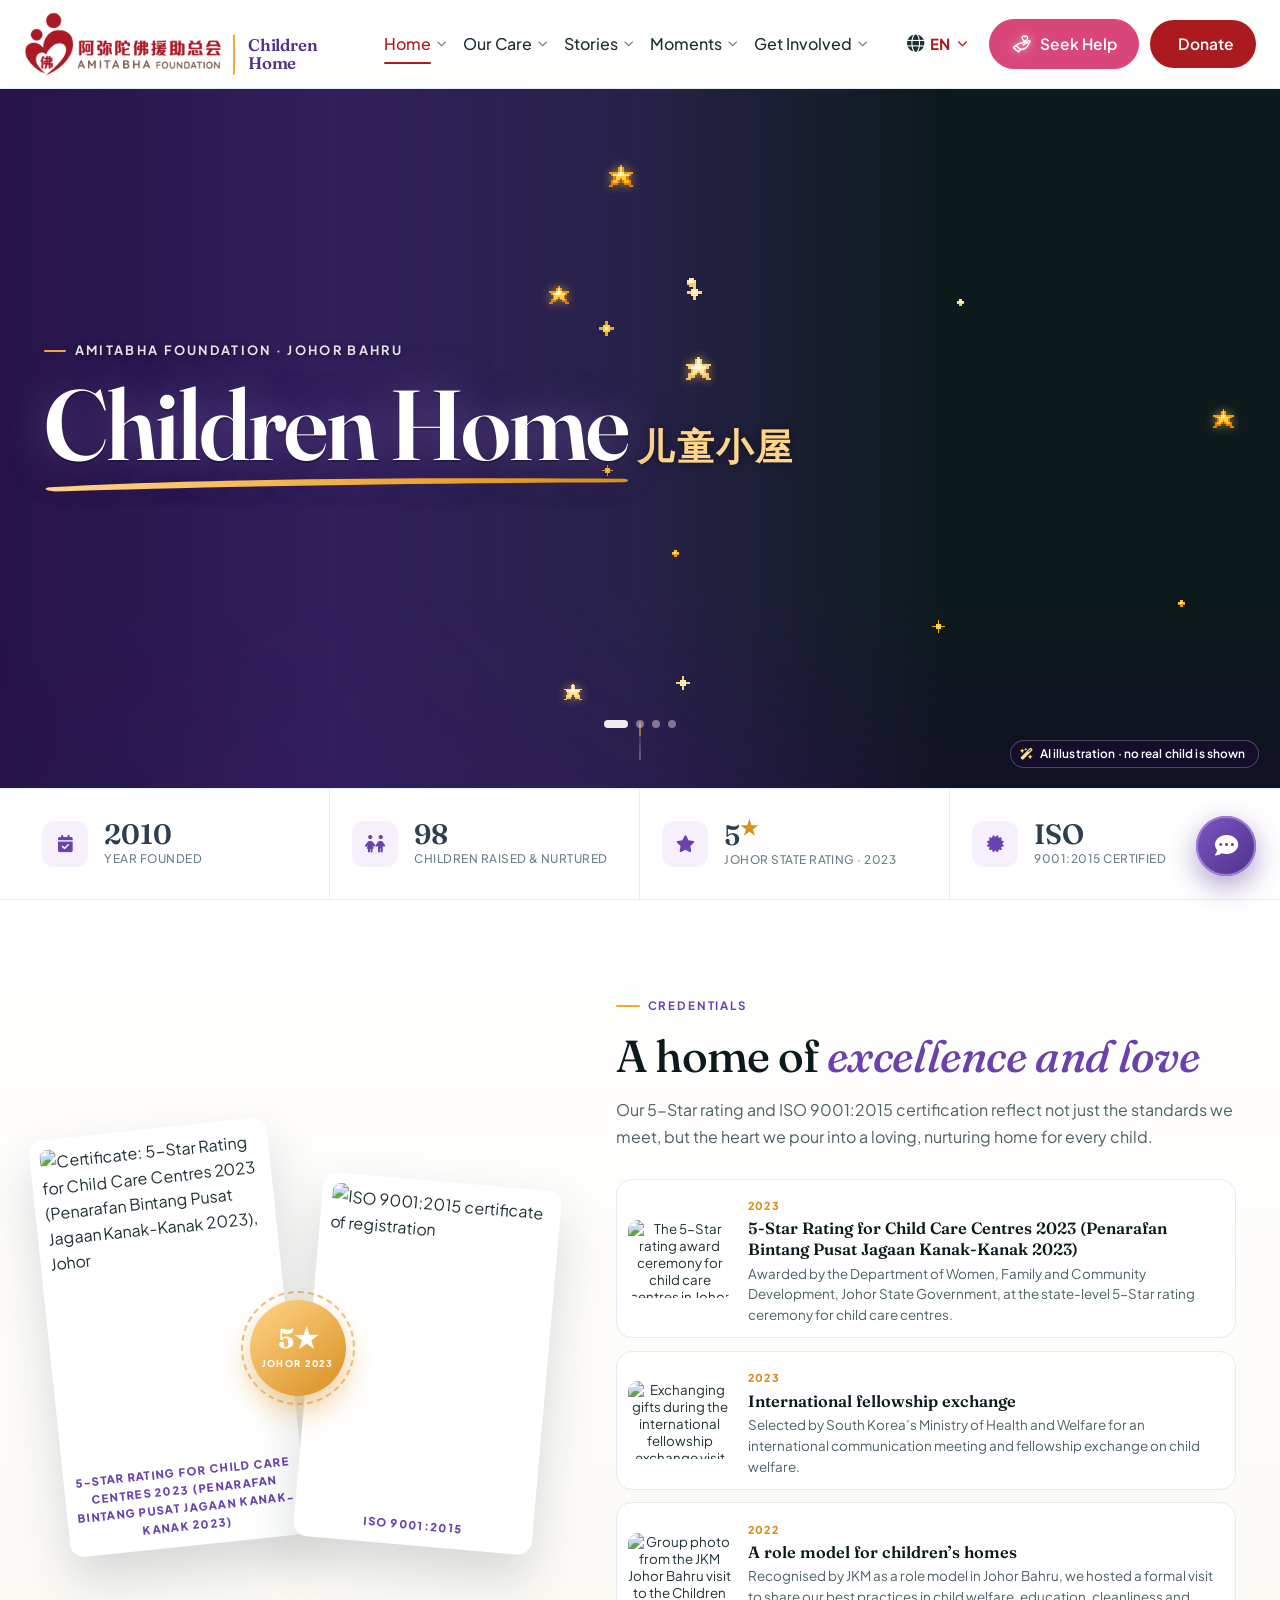
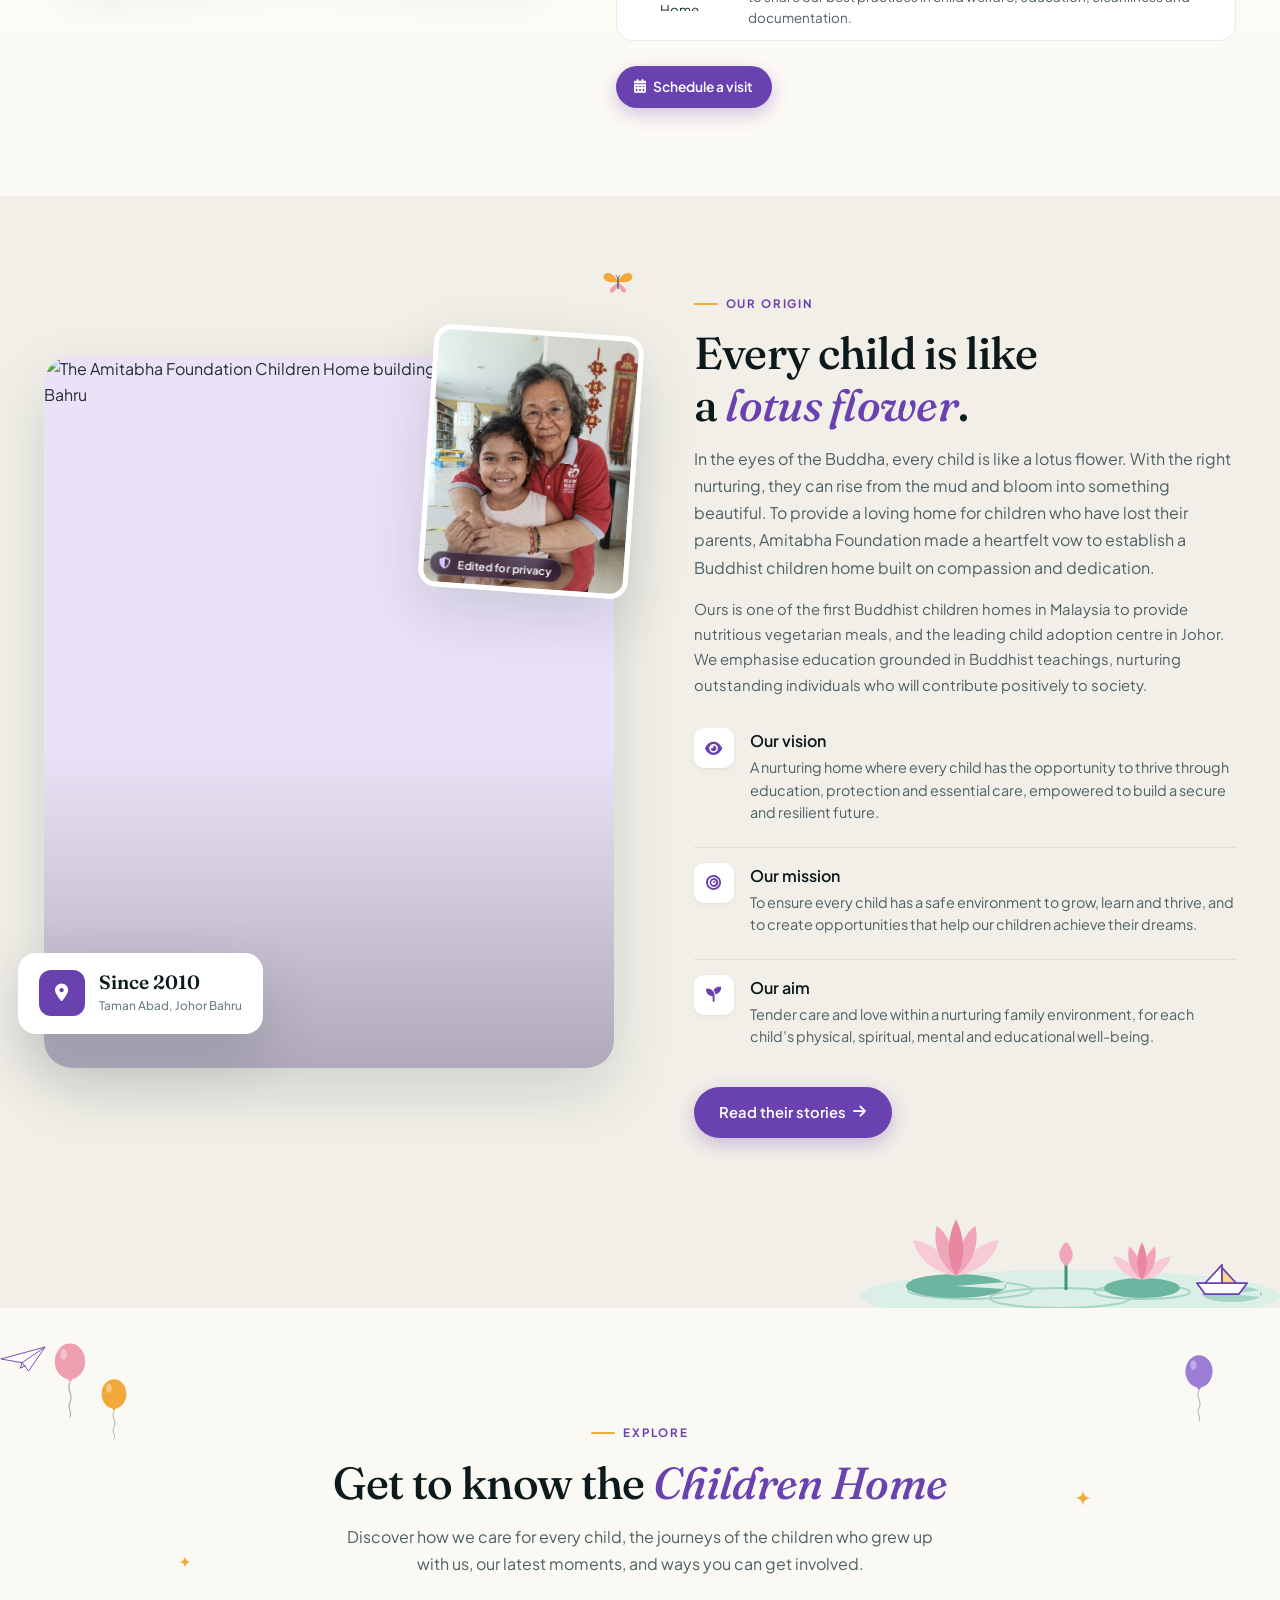
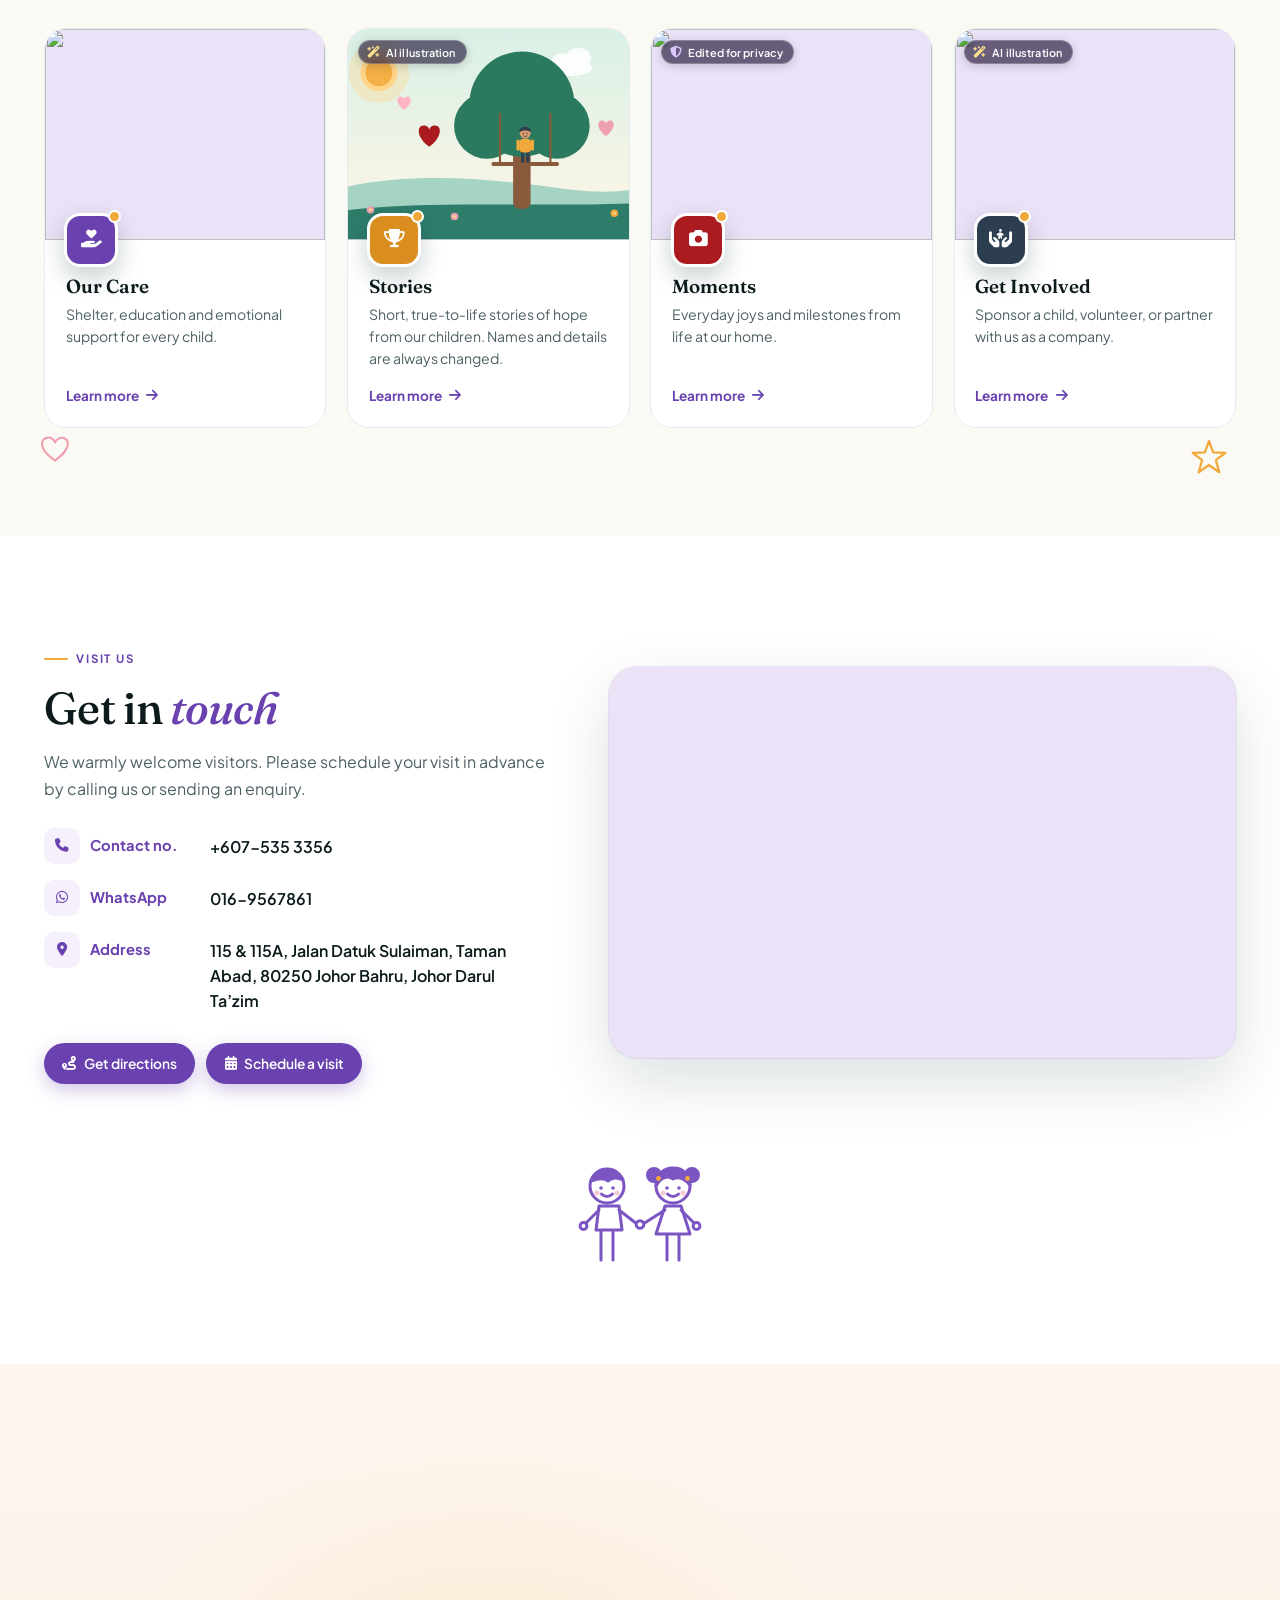
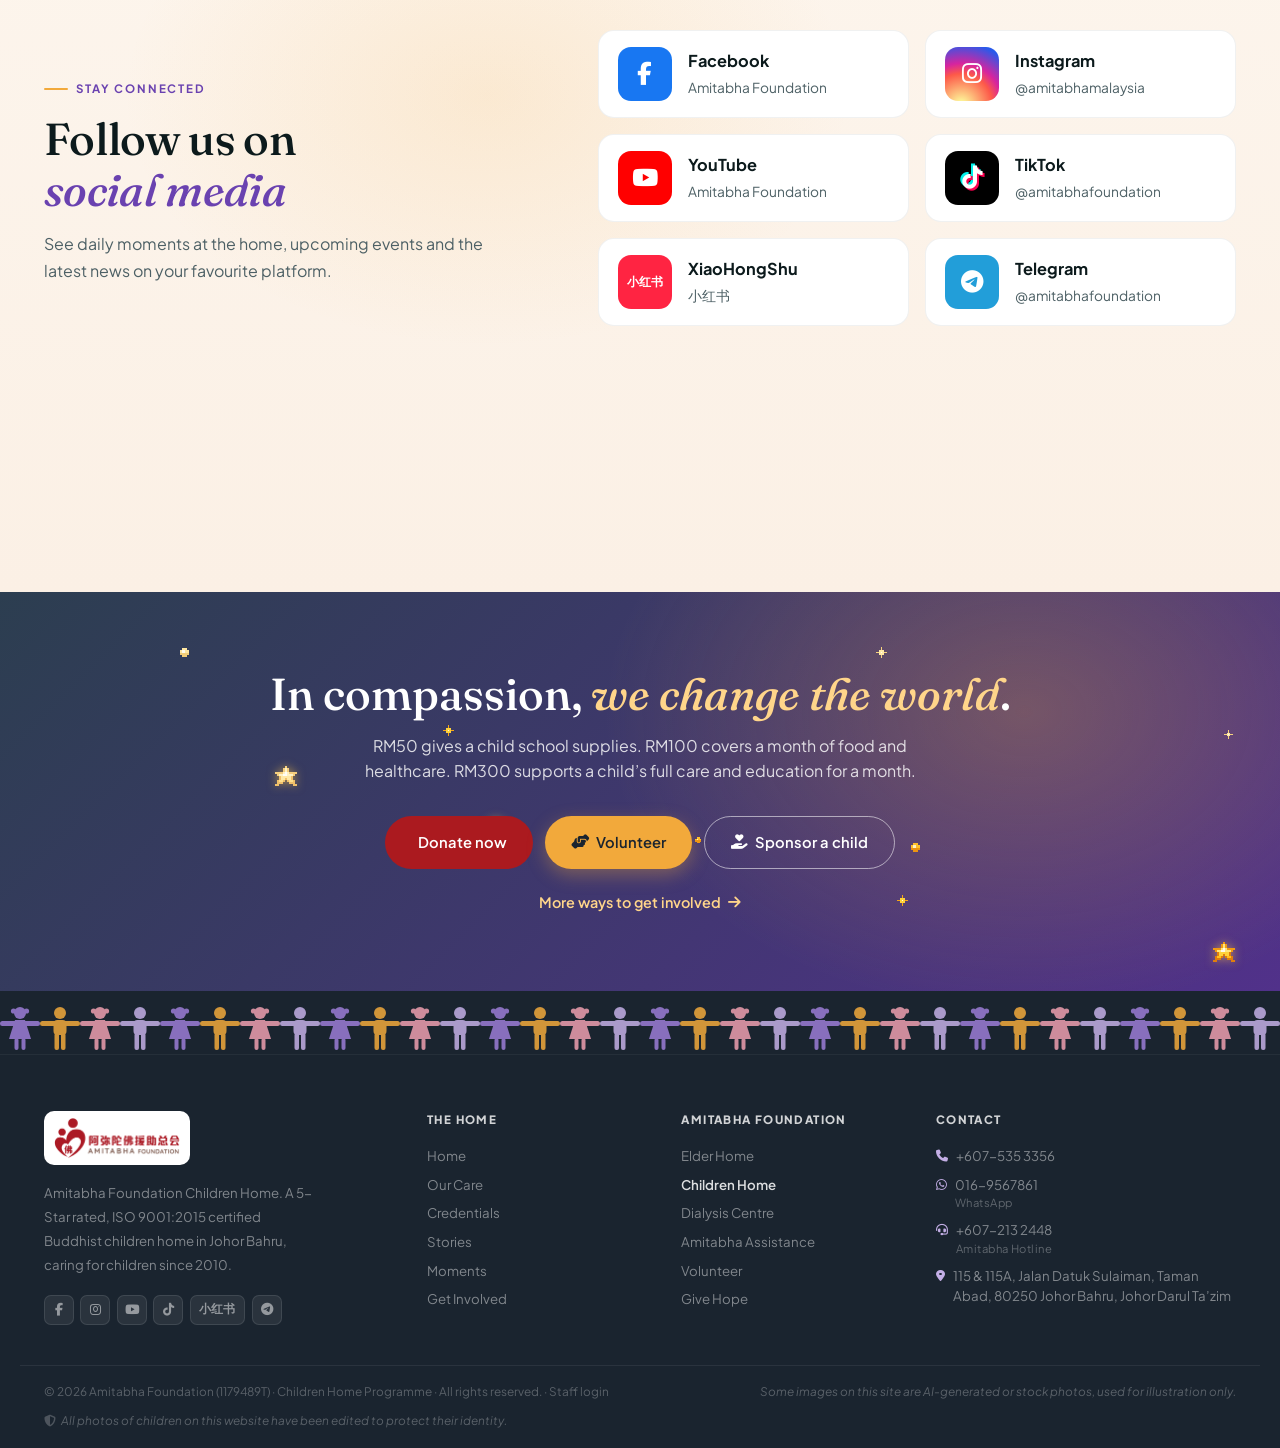
==== index.html @ 5157185e "Fix explore card images not loading and mobile nav page link navigation - Remove loading=lazy from e" ====
<!DOCTYPE html>
<html lang="en">
<head>
<meta charset="UTF-8">
<meta name="viewport" content="width=device-width,initial-scale=1.0">
<title>Amitabha Foundation Children Home: A safe place to grow</title>
<meta name="description" content="Amitabha Foundation Children Home in Johor Bahru: a 5-Star rated, ISO 9001:2015 certified home giving orphaned and underprivileged children love, education and a brighter future since 2010.">
<meta name="robots" content="index, follow">
<meta property="og:type" content="website">
<meta property="og:site_name" content="Amitabha Foundation Children Home">
<meta property="og:title" content="Amitabha Foundation Children Home: A safe place to grow">
<meta property="og:description" content="A 5-Star rated, ISO 9001:2015 certified children home in Johor Bahru, caring for children since 2010.">
<meta property="og:locale" content="en_MY">
<meta name="twitter:card" content="summary_large_image">
<link rel="icon" type="image/png" href="assets/af-mark.png">
<link rel="preconnect" href="https://fonts.googleapis.com">
<link rel="preconnect" href="https://fonts.gstatic.com" crossorigin>
<link rel="preload" as="image" href="assets/img/hero-friends.jpg" fetchpriority="high">
<!-- Body font matches Elder Home (Plus Jakarta Sans); display font is Children Home's own (Fraunces) -->
<link href="https://fonts.googleapis.com/css2?family=Plus+Jakarta+Sans:wght@400;500;600;700;800&family=Fraunces:ital,opsz,wght@0,9..144,400;0,9..144,500;0,9..144,600;1,9..144,400;1,9..144,500&display=swap" rel="stylesheet">
<link href="https://cdnjs.cloudflare.com/ajax/libs/font-awesome/6.5.0/css/all.min.css" rel="stylesheet">
<script>document.documentElement.classList.add('js')</script>
<style>
*,*::before,*::after{margin:0;padding:0;box-sizing:border-box}
:root{
  /* ── Amitabha Foundation master-brand tokens (shared with Elder Home) ── */
  --navy-900:#1a242f;
  --navy-800:#2c3e50;
  --brand-red:#ab1a1f;
  --brand-red-nav:#ab1b25;
  --ink-900:#0c1a1c;
  --ink-700:#1f3034;
  --ink-500:#4d6065;
  --ink-400:#6e8087;
  --ink-300:#9aa9ae;
  --line:#e3ecee;
  --surface:#ffffff;
  --r-sm:10px;--r:14px;--r-lg:22px;--r-xl:28px;
  --shadow-sm:0 1px 2px rgba(10,40,45,.04),0 2px 8px rgba(10,40,45,.04);
  --shadow:0 4px 16px rgba(10,40,45,.06),0 18px 48px rgba(10,40,45,.06);
  --shadow-lg:0 24px 64px rgba(10,40,45,.14);
  --t:.32s cubic-bezier(.4,.0,.2,1);
  --max:1240px;
  --header-h:88px;
  --sans:"Plus Jakarta Sans",system-ui,sans-serif;

  /* ── Children Home programme tokens ── */
  --display:"Fraunces",Georgia,serif;
  --leaf-800:#51318a;
  --leaf-700:#6a42b0;
  --leaf-600:#7b55c2;
  --leaf-500:#9c7dd6;
  --leaf-400:#c4afe6;
  --leaf-100:#ebe2f7;
  /* Theme colour: PURPLE. The --leaf-* names are left from the old green theme: --leaf-700 is the main purple, --leaf-50/100 are light tints, --leaf-800 is the dark shade. */
  --leaf-50:#f5f0fb;
  --sun:#f2a93b;
  --sun-d:#d98e1f;
  --sun-l:#ffd58a;
  --bg:#fbf9f3;
  --cream:#fff6e6;
  --stone:#f1efe8;
}
html{scroll-behavior:smooth;overflow-x:hidden;overflow-x:clip;max-width:100%}
body{font-family:var(--sans);color:var(--ink-700);background:var(--bg);line-height:1.6;-webkit-font-smoothing:antialiased;overflow-x:hidden;overflow-x:clip}
img{display:block;max-width:100%}
a{color:inherit;text-decoration:none}
ul,ol{list-style:none}
button{font-family:inherit;cursor:pointer;border:none;background:none;color:inherit}
section{position:relative}
section[id],#donate{scroll-margin-top:var(--header-h)}

/* Header — always pinned */
header{position:sticky;top:0;z-index:100;background:rgba(255,255,255,.93);backdrop-filter:blur(10px);-webkit-backdrop-filter:blur(10px);border-bottom:1px solid var(--line);transition:box-shadow var(--t),background var(--t)}
header.scrolled{background:rgba(255,255,255,.97);box-shadow:0 2px 18px rgba(10,40,45,.06)}
.hdr{max-width:var(--max);margin:auto;padding:0 1.5rem;height:var(--header-h);display:flex;align-items:center;justify-content:space-between;gap:1.2rem}
.brand{display:flex;align-items:center;gap:.7rem}
.brand img{height:66px;width:auto;max-width:none;display:block;object-fit:contain}
/* "Children Home" name beside the logo, so the header always says which home this is */
.brand,.nav,.hdr-r{flex-shrink:0}
.brand-tag{font-family:var(--display);font-weight:600;font-size:1.35rem;line-height:1.05;letter-spacing:-.01em;color:var(--leaf-800);padding:.15rem 0 .15rem .8rem;border-left:2px solid var(--sun);white-space:nowrap}
#hdr.bt-compact .brand-tag{font-size:1.05rem;white-space:normal;max-width:5.4em}
#hdr.bt-hide .brand-tag{display:none}
.brand-logo{display:block;border-radius:8px;transition:opacity var(--t)}
.brand-logo:hover{opacity:.82}
.brand-tag:hover{color:var(--leaf-600)}
.nav{display:flex;gap:.1rem;align-items:center}
.nav a{font-size:1rem;font-weight:500;color:var(--ink-700);padding:.55rem .8rem;border-radius:8px;white-space:nowrap;transition:color .3s ease,background .3s ease}
.nav a:hover{color:var(--brand-red-nav)}
.nav a.on{color:var(--brand-red-nav)}
/* menu line: a full-width line under the word, drawn in from the left on hover and kept under the current page */
.nav a::after{content:"";position:absolute;left:var(--nav-pad,.6rem);right:var(--nav-pad,.6rem);bottom:.12rem;height:2px;border-radius:2px;background:var(--brand-red-nav);transform:scaleX(0);transform-origin:left center;transition:transform .35s cubic-bezier(.4,0,.2,1)}
.nav a:hover::after,.nav a.on::after{transform:scaleX(1)}
.hdr-r{display:flex;align-items:center;gap:.55rem}
.btn{display:inline-flex;align-items:center;gap:.45rem;font-family:inherit;font-weight:600;font-size:.86rem;padding:.62rem 1.15rem;border-radius:999px;transition:color .3s ease,background .3s ease,border-color .3s ease,box-shadow .3s ease,transform .3s ease;white-space:nowrap}
.btn-ghost{color:var(--navy-800);border:1px solid var(--line)}
.btn-ghost:hover{background:rgba(106,66,176,.08);border-color:var(--leaf-700);color:var(--leaf-700)}
.btn-primary{background:var(--leaf-700);color:#fff;box-shadow:0 6px 18px rgba(106,66,176,.3)}
.btn-primary:hover{background:var(--leaf-800)}
.btn-donate{background:var(--brand-red);color:#fff;animation:donateGlow 2.5s ease-in-out infinite}
.btn-donate:hover{background:#8f1419}
.btn-wa{background:#25d366;color:#fff;animation:waGlow 2.5s ease-in-out infinite}
.btn-wa:hover{background:#1ebe5a}
.btn-outline-white{color:#fff;border:1.5px solid rgba(255,255,255,.55)}
.btn-outline-white:hover{background:rgba(255,255,255,.1)}
.btn-lg{padding:.85rem 1.6rem;font-size:.92rem}
/* Volunteer button: gold (only WhatsApp buttons are green) */
.btn-volunteer{background:var(--sun);color:var(--navy-900);box-shadow:0 6px 18px rgba(242,169,59,.35)}
.btn-volunteer:hover{background:#e59a24;color:var(--navy-900)}
.btn:active{background:var(--brand-red);color:#fff;border-color:var(--brand-red);box-shadow:0 6px 18px rgba(171,26,31,.35)}
.donate-img{height:1.1em;width:auto;display:block;filter:brightness(0) invert(1) drop-shadow(0 0 4px rgba(255,255,255,.6))}
@keyframes donateGlow{0%,100%{box-shadow:0 4px 18px rgba(171,26,31,.5),0 0 0 0 rgba(171,26,31,0)}50%{box-shadow:0 6px 28px rgba(171,26,31,.85),0 0 24px rgba(171,26,31,.5),0 0 0 8px rgba(171,26,31,.13)}}
@keyframes waGlow{0%,100%{box-shadow:0 4px 18px rgba(37,211,102,.45),0 0 0 0 rgba(37,211,102,0)}50%{box-shadow:0 6px 28px rgba(37,211,102,.8),0 0 24px rgba(37,211,102,.45),0 0 0 8px rgba(37,211,102,.13)}}
.burger{display:none;flex-direction:column;gap:5px;padding:.7rem;min-width:44px;min-height:44px;justify-content:center;align-items:center}
.burger span{width:22px;height:2px;background:var(--navy-800);border-radius:2px;transition:all var(--t)}
.burger.open span:nth-child(1){transform:translateY(7px) rotate(45deg)}
.burger.open span:nth-child(2){opacity:0}
.burger.open span:nth-child(3){transform:translateY(-7px) rotate(-45deg)}
.mob-menu{display:none;flex-direction:column;background:#fff;border-top:1px solid var(--line);padding:.6rem 1.5rem 1.2rem}
.mob-menu.open{display:flex}
.mob-menu a{padding:.7rem .3rem;font-size:.95rem;color:var(--ink-700);border-bottom:1px solid var(--line);display:flex;align-items:center;gap:.5rem}

/* Hero — full-page slideshow (same dimensions/behaviour as Elder Home) */
.hero{position:relative;min-height:clamp(380px,60vh,760px);display:flex;align-items:center;overflow:hidden;isolation:isolate;background:#0d1a1c;color:#fff}
.hero-slideshow{position:absolute;inset:0;z-index:-5}
.hero-slide{position:absolute;inset:0;background-size:cover;background-position:center var(--fy,50%);opacity:0;transition:opacity 1.4s ease}
@media(max-width:900px){.hero-slide{background-position:var(--fx,50%) var(--fy,50%)}}
.hero-slide.active{opacity:1;animation:heroZoom 9s ease-out both}
@keyframes heroZoom{from{transform:scale(1.06)}to{transform:scale(1)}}
.hero-overlay{position:absolute;inset:0;z-index:-4;background:linear-gradient(90deg,rgba(40,20,78,.92) 0%,rgba(58,33,108,.8) 26%,rgba(72,44,128,.45) 50%,rgba(72,44,128,0) 74%),linear-gradient(0deg,rgba(24,12,48,.5) 0%,rgba(24,12,48,0) 28%)}
@media(max-width:900px){.hero-overlay{background:linear-gradient(90deg,rgba(40,20,78,.9) 0%,rgba(58,33,108,.74) 55%,rgba(72,44,128,.5) 100%),linear-gradient(0deg,rgba(24,12,48,.5) 0%,rgba(24,12,48,0) 32%)}}
.hero-arcs{position:absolute;right:-140px;bottom:-220px;width:620px;height:620px;z-index:-3;pointer-events:none;opacity:.5}
.hero-in{max-width:var(--max);margin:auto;width:100%;padding:clamp(1.8rem,6vw,4.5rem) clamp(.7rem,3.5vw,1.5rem) clamp(2.5rem,8vw,6rem);display:flex;flex-direction:column}
.hero-in>*{max-width:640px}
.hero-in>.hero-title{max-width:940px}
.hero-eyebrow{display:flex;align-items:center;gap:.55rem;font-family:var(--sans);font-size:.8rem;font-weight:700;line-height:1.4;letter-spacing:.18em;text-transform:uppercase;color:rgba(255,255,255,.88);margin-bottom:1rem;text-shadow:0 1px 6px rgba(0,0,0,.45);animation:rise .7s .15s backwards}
.hero-eyebrow::before{content:"";width:22px;height:2px;background:var(--sun);border-radius:2px;flex-shrink:0}
/* Hero headline = the name of the home: "Children Home" is the largest text on the page,
   the other-language name sits beside it, and "A safe place to grow…" becomes the tagline */
.hero-title{font-family:var(--display);font-weight:600;color:#fff;margin-bottom:1.1rem;line-height:1}
.hero-name{display:flex;flex-wrap:wrap;align-items:baseline;column-gap:.6rem;row-gap:.35rem;animation:rise .9s .25s backwards}
.hero-name-main{font-size:clamp(2.9rem,9vw,6.2rem);line-height:.98;letter-spacing:-.025em;text-wrap:balance;text-shadow:0 2px 0 rgba(0,0,0,.3),0 8px 30px rgba(0,0,0,.3)}
.hero-name-alt{font-family:var(--sans);font-size:clamp(1.3rem,3.4vw,2.3rem);font-weight:700;line-height:1.2;letter-spacing:.06em;color:var(--sun-l);text-shadow:0 1px 8px rgba(0,0,0,.45)}
/* "Children Home" stands out: gold brush underline that draws in, plus a soft glow */
.hero-name-main{position:relative;display:inline-block;padding-bottom:.2em;text-shadow:0 2px 0 rgba(0,0,0,.25),0 0 40px rgba(156,125,214,.55),0 10px 34px rgba(20,8,45,.55)}
.hero-name-main::after{content:"";position:absolute;left:-.02em;right:-.04em;bottom:0;height:.2em;background:linear-gradient(90deg,var(--sun-l),var(--sun) 55%,var(--sun-d));-webkit-mask:url("data:image/svg+xml,%3Csvg xmlns='http://www.w3.org/2000/svg' viewBox='0 0 300 24' preserveAspectRatio='none'%3E%3Cpath d='M4 17C70 8 170 5 296 7c2 0 3 3 0 4C190 12 92 16 7 22c-5 0-7-4-3-5z'/%3E%3C/svg%3E") center/100% 100% no-repeat;mask:url("data:image/svg+xml,%3Csvg xmlns='http://www.w3.org/2000/svg' viewBox='0 0 300 24' preserveAspectRatio='none'%3E%3Cpath d='M4 17C70 8 170 5 296 7c2 0 3 3 0 4C190 12 92 16 7 22c-5 0-7-4-3-5z'/%3E%3C/svg%3E") center/100% 100% no-repeat;transform-origin:left center;animation:heroLine .9s 1s cubic-bezier(.65,0,.25,1) backwards;filter:drop-shadow(0 2px 6px rgba(0,0,0,.35))}
@keyframes heroLine{from{transform:scaleX(0)}to{transform:scaleX(1)}}
@keyframes rise{from{opacity:0;transform:translateY(24px)}to{opacity:1;transform:none}}
.hero-dots{position:absolute;bottom:3.8rem;left:50%;transform:translateX(-50%);display:flex;gap:.5rem;align-items:center;z-index:10}
.hero-dot{width:8px;height:8px;border-radius:50%;background:rgba(255,255,255,.4);padding:0;transition:width .4s ease,background .4s ease}
.hero-dot.active{width:24px;border-radius:99px;background:rgba(255,255,255,.92)}
.scroll-cue{position:absolute;bottom:1.8rem;left:50%;transform:translateX(-50%)}
.scroll-cue .bar{width:1px;height:38px;background:linear-gradient(180deg,transparent,rgba(255,255,255,.6))}
.scroll-cue .bar::after{content:"";display:block;width:1px;height:14px;background:var(--sun);animation:slide 1.8s ease-in-out infinite}
@keyframes slide{0%{transform:translateY(-14px);opacity:0}40%{opacity:1}100%{transform:translateY(38px);opacity:0}}


/* Section helpers */
.sec{padding:clamp(3rem,7vw,6rem) 0;position:relative}
.wrap{max-width:var(--max);margin:auto;padding:0 clamp(.9rem,3.5vw,1.5rem)}
.eyebrow{display:inline-flex;align-items:center;gap:.5rem;font-size:.72rem;font-weight:700;letter-spacing:.16em;text-transform:uppercase;color:var(--leaf-700);margin-bottom:.9rem}
.eyebrow::before{content:"";width:24px;height:2px;background:var(--sun);border-radius:2px}
h2.section-h{font-family:var(--display);font-weight:500;font-size:clamp(1.7rem,4.2vw,2.8rem);line-height:1.15;letter-spacing:-.015em;color:var(--ink-900);margin-bottom:.9rem;text-wrap:balance}
h2.section-h em{font-style:italic;color:var(--leaf-700);font-weight:500}
.section-p{font-size:clamp(.92rem,2vw,1rem);color:var(--ink-500);line-height:1.7;max-width:620px}
.sh{margin-bottom:3.2rem}
.sh.c{text-align:center}.sh.c .eyebrow{justify-content:center}.sh.c .section-p{margin:auto}

/* Impact / figure bar */
.stats{background:#fff;border-top:1px solid var(--line);border-bottom:1px solid var(--line)}
.stats-in{max-width:var(--max);margin:auto;display:grid;grid-template-columns:repeat(4,1fr)}
.stat{padding:1.8rem 1.4rem;display:flex;align-items:center;gap:1rem;border-right:1px solid var(--line);transition:background var(--t)}
.stat:last-child{border-right:none}
.stat:hover{background:linear-gradient(175deg,#fff 0%,var(--leaf-50) 100%)}
.stat-ic{width:46px;height:46px;border-radius:12px;flex-shrink:0;background:var(--leaf-50);color:var(--leaf-700);display:flex;align-items:center;justify-content:center;font-size:1.05rem;transition:transform .35s ease}
.stat:hover .stat-ic{transform:scale(1.12) rotate(-5deg)}
.stat-n{font-family:var(--display);font-size:1.75rem;font-weight:600;color:var(--navy-800);line-height:1.1}
.stat-n sup{font-size:.7em;color:var(--sun-d)}
.stat-l{font-size:.74rem;color:var(--ink-400);font-weight:500;letter-spacing:.04em;text-transform:uppercase}

/* Credentials */
.cred-band{background:linear-gradient(180deg,#fff 0%,var(--bg) 100%);padding:clamp(3rem,7vw,5.5rem) 0;overflow:hidden}
.cred-grid{display:grid;grid-template-columns:.9fr 1.1fr;gap:clamp(2rem,5vw,4.5rem);align-items:center}
.cred-certs{position:relative;height:440px}
.cert{position:absolute;width:47%;margin:0;background:#fff;padding:10px 10px 0;border-radius:14px;box-shadow:0 24px 50px rgba(10,40,45,.16);cursor:zoom-in;overflow:hidden;transition:transform .55s cubic-bezier(.2,.8,.3,1.2),box-shadow .5s ease}
.cert img{width:100%;height:auto;aspect-ratio:440/637;object-fit:cover;border-radius:8px}
.cert figcaption{font-size:.7rem;font-weight:800;letter-spacing:.12em;text-transform:uppercase;color:var(--leaf-700);text-align:center;padding:.6rem 0 .7rem}
.cert::before{content:"";position:absolute;inset:0;z-index:2;pointer-events:none;background:linear-gradient(110deg,transparent 35%,rgba(255,255,255,.6) 50%,transparent 65%);transform:translateX(-130%);transition:transform 1s ease}
.cert:hover::before{transform:translateX(130%)}
.cert.c1{left:1%;top:0;transform:rotate(-6deg);animation:certFloat 7s ease-in-out infinite}
.cert.c2{right:1%;top:12%;transform:rotate(5deg);animation:certFloat 7s ease-in-out -3.5s infinite}
.cert:hover{transform:rotate(0) scale(1.04);z-index:3;box-shadow:0 34px 70px rgba(10,40,45,.24)}
@keyframes certFloat{0%,100%{translate:0 0}50%{translate:0 -10px}}
.cert-seal{position:absolute;left:50%;top:50%;translate:-50% -50%;width:96px;height:96px;border-radius:50%;background:linear-gradient(140deg,var(--sun-l),var(--sun-d));color:#fff;display:flex;flex-direction:column;align-items:center;justify-content:center;box-shadow:0 14px 30px rgba(217,142,31,.45);z-index:4;text-align:center}
.cert-seal::before{content:"";position:absolute;inset:-9px;border-radius:50%;border:2px dashed rgba(217,142,31,.55);animation:spin 18s linear infinite}
.cert-seal strong{font-family:var(--display);font-size:1.7rem;line-height:1}
.cert-seal span{font-size:.58rem;font-weight:800;letter-spacing:.14em;text-transform:uppercase;margin-top:.2rem}
@keyframes spin{to{transform:rotate(360deg)}}
.milestones{display:flex;flex-direction:column;gap:.8rem;margin:1.8rem 0 1.6rem}
.ms{display:grid;grid-template-columns:104px 1fr;gap:1rem;align-items:center;background:#fff;border:1px solid var(--line);border-radius:16px;padding:.7rem;transition:transform var(--t),box-shadow var(--t),border-color var(--t)}
.ms:hover{transform:translateX(6px);box-shadow:var(--shadow-sm);border-color:var(--leaf-100)}
.ms-thumb{width:104px;height:78px;border-radius:10px;overflow:hidden;padding:0;cursor:zoom-in}
.ms-thumb img{width:100%;height:100%;object-fit:cover;transition:transform .6s ease}
.ms:hover .ms-thumb img{transform:scale(1.08)}
.ms-date{font-size:.68rem;font-weight:800;letter-spacing:.12em;text-transform:uppercase;color:var(--sun-d)}
.ms strong{display:block;font-family:var(--display);font-weight:600;color:var(--ink-900);font-size:1.02rem;line-height:1.3;margin:.1rem 0 .2rem}
.ms p{font-size:.84rem;color:var(--ink-500);line-height:1.55}

/* About */
.sec-about{background:var(--stone)}
.about-grid{display:grid;grid-template-columns:1.05fr 1fr;gap:5rem;align-items:center}
.about-media{position:relative}
.about-img{position:relative;border-radius:var(--r-xl);overflow:hidden;aspect-ratio:4/5;box-shadow:var(--shadow-lg);background:var(--leaf-100)}
.about-img img{width:100%;height:100%;object-fit:cover}
.about-img::after{content:"";position:absolute;inset:0;background:linear-gradient(180deg,rgba(0,0,0,0) 55%,rgba(0,0,0,.25) 100%)}
.about-mini{position:absolute;right:-22px;top:-26px;width:38%;max-width:210px;aspect-ratio:4/5;border-radius:18px;overflow:hidden;border:5px solid #fff;box-shadow:var(--shadow-lg);rotate:4deg;z-index:2;animation:bob 6s ease-in-out infinite}
.about-mini img{width:100%;height:100%;object-fit:cover}
@keyframes bob{0%,100%{translate:0 0}50%{translate:0 -10px}}
.about-card{position:absolute;left:-26px;bottom:34px;background:#fff;border-radius:18px;padding:1.1rem 1.3rem;box-shadow:0 24px 60px rgba(10,40,45,.16);min-width:230px;display:flex;align-items:center;gap:.9rem;z-index:2}
.about-card .ic{width:46px;height:46px;border-radius:12px;background:var(--leaf-700);color:#fff;display:flex;align-items:center;justify-content:center;font-size:1.1rem}
.about-card .n{font-family:var(--display);font-size:1.2rem;font-weight:600;color:var(--ink-900);line-height:1.2}
.about-card .l{font-size:.74rem;color:var(--ink-400);font-weight:500;margin-top:.18rem}
.about-p2{font-size:.93rem;color:var(--ink-500);line-height:1.7;margin-top:1rem;max-width:620px}
.values{display:flex;flex-direction:column;gap:.6rem;margin-top:1.6rem}
.v-row{display:flex;align-items:flex-start;gap:1rem;padding:.9rem 0;border-top:1px solid rgba(0,0,0,.07)}
.v-row:first-child{border-top:none;padding-top:.3rem}
.v-ic{width:40px;height:40px;border-radius:10px;flex-shrink:0;background:#fff;color:var(--leaf-700);display:flex;align-items:center;justify-content:center;font-size:.95rem;box-shadow:var(--shadow-sm)}
.v-row strong{display:block;color:var(--ink-900);font-weight:600;margin-bottom:.15rem}
.v-row p{font-size:.9rem;color:var(--ink-500);line-height:1.55}

/* Mini FAQ (accordion) */
.mfaq-card{background:#fff;border:1px solid var(--line);border-radius:var(--r-lg);overflow:hidden;transition:border-color var(--t),box-shadow var(--t)}
.mfaq-card:hover{border-color:var(--leaf-400);box-shadow:var(--shadow-sm)}
.mfaq-card.open{border-color:var(--leaf-500);box-shadow:0 2px 16px rgba(106,66,176,.1)}
.mfaq-a{max-height:0;overflow:hidden;transition:max-height .35s ease}

/* CTA band */
.cta-band{background:radial-gradient(700px 500px at 80% 30%,rgba(242,169,59,.28),transparent 60%),linear-gradient(135deg,var(--navy-800),var(--leaf-800));color:#fff;padding:clamp(3rem,6vw,5rem) 0;text-align:center;position:relative;overflow:hidden;isolation:isolate}
.cta-band .wrap{position:relative;z-index:1}
.cta-band h2{font-family:var(--display);font-weight:500;font-size:clamp(1.9rem,3.8vw,2.8rem);line-height:1.15;margin-bottom:.8rem;text-wrap:balance}
.cta-band h2 em{color:var(--sun-l);font-style:italic}
.cta-band p{color:rgba(255,255,255,.82);font-size:1rem;max-width:600px;margin:0 auto 2rem}
.cta-btns{display:flex;gap:.8rem;justify-content:center;flex-wrap:wrap}

/* Footer — same colour & structure as Elder Home */
footer{background:var(--navy-900);color:rgba(255,255,255,.5)}
.foot-top{max-width:var(--max);margin:auto;padding:clamp(2rem,5vw,3.5rem) clamp(.9rem,3.5vw,1.5rem) 2.5rem;display:grid;grid-template-columns:1.6fr 1fr 1fr 1.4fr;gap:2.5rem}
.foot-brand img{height:54px;width:auto;margin-bottom:1rem;background:#fff;border-radius:10px;padding:6px 10px}
.foot-brand p{font-size:.83rem;line-height:1.8;color:rgba(255,255,255,.45);max-width:270px;margin-bottom:1.1rem}
.foot-soc{display:flex;gap:.4rem}
.foot-soc a{width:30px;height:30px;border-radius:7px;background:rgba(255,255,255,.07);border:1px solid rgba(255,255,255,.1);color:rgba(255,255,255,.5);display:inline-flex;align-items:center;justify-content:center;font-size:.8rem;transition:all var(--t)}
.foot-soc a:hover{background:var(--leaf-700);color:#fff;border-color:var(--leaf-700);transform:translateY(-2px)}
.foot-soc a.soc-text{width:auto;padding:0 .55rem;font-size:.72rem;font-weight:700}
.foot-col h4{font-size:.72rem;font-weight:800;letter-spacing:.12em;text-transform:uppercase;color:rgba(255,255,255,.8);margin-bottom:1rem}
.foot-col a,.foot-col .fci{display:flex;align-items:flex-start;gap:.5rem;font-size:.83rem;color:rgba(255,255,255,.45);margin-bottom:.55rem;transition:color var(--t);line-height:1.5}
.foot-col a:hover{color:rgba(255,255,255,.85)}
.foot-col i{color:var(--leaf-400);font-size:.75rem;margin-top:.25rem;flex-shrink:0}
.foot-col a.here{color:rgba(255,255,255,.85);font-weight:600}
.foot-col h4 a{display:inline;font-size:inherit;color:inherit;margin:0}
.fci small{display:block;font-size:.7rem;color:rgba(255,255,255,.3);letter-spacing:.04em}
.foot-bot{max-width:var(--max);margin:auto;padding:1.1rem clamp(.9rem,3.5vw,1.5rem);border-top:1px solid rgba(255,255,255,.07);display:flex;align-items:center;justify-content:space-between;flex-wrap:wrap;gap:.6rem}
.foot-bot p{font-size:.74rem;color:rgba(255,255,255,.28)}
/* Staff login: deliberately faint, at the very bottom; brightens on hover or keyboard focus */
.foot-bot .staff-login{color:inherit;text-decoration:none;transition:color var(--t)}
.foot-bot .staff-login:hover,.foot-bot .staff-login:focus-visible{color:rgba(255,255,255,.75);text-decoration:underline}
.foot-bot .disclaimer{font-style:italic;max-width:520px}

/* Floating CTA — same style & position as Elder Home */
.float-bar{position:fixed;bottom:1.6rem;left:50%;transform:translateX(-50%);z-index:999;display:flex;gap:.65rem;align-items:center;filter:drop-shadow(0 8px 20px rgba(0,0,0,.16));transition:opacity .3s ease,visibility .3s}
/* at the very bottom the floating buttons step aside, so they don't cover the footer's last line (copyright and Staff login) */
.float-bar.away{opacity:0;visibility:hidden;pointer-events:none}
.float-wa,.float-donate,.float-vol{display:inline-flex;align-items:center;gap:.5rem;padding:.78rem 1.55rem;border-radius:999px;font-weight:700;font-size:.92rem;white-space:nowrap;transition:all var(--t);color:#fff}
.float-wa{background:#25d366;box-shadow:0 6px 24px rgba(37,211,102,.42)}
.float-wa:hover{background:#1ebe5a;transform:translateY(-3px)}
.float-vol{background:var(--sun);color:var(--navy-900);box-shadow:0 6px 24px rgba(242,169,59,.45)}
.float-vol:hover{background:#e59a24;transform:translateY(-3px)}
.float-donate{position:relative;background:linear-gradient(135deg,#c52525,var(--brand-red));box-shadow:0 6px 28px rgba(171,26,31,.6);animation:donatePulse 2.8s ease-in-out infinite}
.float-donate:hover{background:#8f1419;transform:translateY(-3px);animation-play-state:paused}
@keyframes donatePulse{0%,100%{box-shadow:0 6px 28px rgba(171,26,31,.6),0 0 0 0 rgba(171,26,31,0)}50%{box-shadow:0 8px 36px rgba(171,26,31,.8),0 0 0 10px rgba(171,26,31,.12)}}
.donate-tip{position:absolute;bottom:calc(100% + 12px);left:50%;transform:translateX(-50%) translateY(6px);background:rgba(8,8,12,.84);backdrop-filter:blur(14px);color:rgba(255,255,255,.92);font-size:.7rem;font-weight:400;font-style:italic;padding:.44rem .95rem;border-radius:10px;white-space:nowrap;pointer-events:none;opacity:0;transition:opacity .24s ease,transform .24s ease}
.float-donate:hover .donate-tip{opacity:1;transform:translateX(-50%) translateY(0)}

/* Lightbox */
.lb{position:fixed;inset:0;z-index:10000;display:flex;align-items:center;justify-content:center;padding:clamp(1rem,4vw,3rem);background:rgba(8,12,16,0);pointer-events:none;transition:background .35s ease}
.lb.on{background:rgba(8,12,16,.88);pointer-events:auto}
.lb figure{margin:0;max-width:min(1100px,100%);display:flex;flex-direction:column;align-items:center;opacity:0;transform:scale(.94);transition:opacity .35s ease,transform .45s cubic-bezier(.2,.8,.3,1.1)}
.lb.on figure{opacity:1;transform:none}
.lb img{max-width:100%;max-height:calc(100vh - 9rem);border-radius:14px;box-shadow:0 30px 80px rgba(0,0,0,.5);object-fit:contain}
.lb figcaption{color:rgba(255,255,255,.88);font-size:.92rem;margin-top:.9rem;text-align:center;max-width:640px}
.lb-x{position:absolute;top:1rem;right:1rem;width:44px;height:44px;border-radius:50%;background:rgba(255,255,255,.14);color:#fff;font-size:1.1rem;display:flex;align-items:center;justify-content:center;opacity:0;transition:background var(--t),opacity var(--t)}
.lb-x:hover{background:var(--brand-red)}
.lb.on .lb-x{opacity:1}

/* animated scene: a day at the Children Home.
   Each piece of scenery keeps its own size (never stretched or cropped); a small script hides
   the least important pieces on narrower screens and shrinks the rest only on phones.
   The caregiver and children walk across the full width of the screen, left to right. */
#support{padding-bottom:0}

/* Page banner (inner pages) */
.mob-menu a.on{color:var(--brand-red-nav);font-weight:700}

/* Explore the Children Home (home page cards linking to the other pages) */
.explore-band{background:var(--bg);overflow:hidden}
.explore-band .wrap{position:relative;z-index:1}
.explore-grid{display:grid;grid-template-columns:repeat(4,1fr);gap:1.3rem}
.ex-card{position:relative;display:flex;flex-direction:column;background:#fff;border:1px solid var(--line);border-radius:var(--r-lg);overflow:hidden;transition:transform var(--t),box-shadow var(--t),border-color var(--t)}
.ex-card:hover{transform:translateY(-8px);box-shadow:var(--shadow);border-color:var(--leaf-100)}
.ex-img{position:relative;aspect-ratio:4/3;overflow:hidden;background:var(--leaf-100)}
.ex-img img{width:100%;height:100%;object-fit:cover;transition:transform 1.2s cubic-bezier(.2,.7,.3,1)}
.ex-card:hover .ex-img img{transform:scale(1.08)}
.ex-shine{position:absolute;inset:0;pointer-events:none;background:linear-gradient(110deg,transparent 30%,rgba(255,255,255,.55) 50%,transparent 70%);transform:translateX(-120%);transition:transform .9s ease}
.ex-card:hover .ex-shine{transform:translateX(120%)}
.ex-body{position:relative;padding:2.2rem 1.3rem 1.3rem;display:flex;flex-direction:column;gap:.35rem;flex:1}
.ex-ic{position:absolute;top:-27px;left:1.2rem;width:54px;height:54px;border-radius:16px;background:var(--c,var(--leaf-700));color:#fff;display:flex;align-items:center;justify-content:center;font-size:1.15rem;border:3px solid #fff;box-shadow:0 10px 24px rgba(10,40,45,.22);animation:exBob 3.6s ease-in-out calc(var(--i,0) * -.9s) infinite;transition:rotate .45s cubic-bezier(.2,.9,.3,1.4),scale .45s cubic-bezier(.2,.9,.3,1.4)}
.ex-ic::after{content:"";position:absolute;right:-6px;top:-6px;width:13px;height:13px;border-radius:50%;background:var(--sun);border:2px solid #fff;animation:exPing 2.4s ease-out calc(var(--i,0) * -.6s) infinite}
.ex-card:hover .ex-ic{rotate:-12deg;scale:1.1}
@keyframes exBob{0%,100%{translate:0 0}50%{translate:0 -7px}}
@keyframes exPing{0%{box-shadow:0 0 0 0 rgba(242,169,59,.6)}70%,100%{box-shadow:0 0 0 10px rgba(242,169,59,0)}}
.ex-body h3{font-family:var(--display);font-weight:600;font-size:1.18rem;color:var(--ink-900);line-height:1.25}
.ex-body p{font-size:.88rem;color:var(--ink-500);line-height:1.55;flex:1}
.ex-go{margin-top:.6rem;display:inline-flex;align-items:center;gap:.45rem;font-size:.85rem;font-weight:700;color:var(--leaf-700);transition:gap var(--t)}
.ex-go i{animation:exNudge 1.6s ease-in-out infinite}
.ex-card:hover .ex-go{gap:.75rem}
@keyframes exNudge{0%,100%{translate:0 0}50%{translate:4px 0}}
/* cards pop up one after another, slightly tilted, when the section scrolls into view */
.js .ex-card.aos{transform:translateY(46px) scale(.92) rotate(-3deg);transition-property:opacity,transform;transition-duration:.7s,.95s;transition-timing-function:ease,cubic-bezier(.2,.9,.3,1.25);transition-delay:calc(var(--i,0) * .13s)}
.js .ex-card.aos:nth-child(even){transform:translateY(46px) scale(.92) rotate(3deg)}
.js .ex-card.aos.in{opacity:1;transform:none}
/* tablet: 2 per row; phone: compact rows with the photo on the left */
@media(max-width:1024px){.explore-grid{grid-template-columns:1fr 1fr}}
@media(max-width:560px){.explore-grid{grid-template-columns:1fr;gap:1rem}.ex-card{flex-direction:row}.ex-img{width:38%;aspect-ratio:auto;flex-shrink:0}.ex-body{padding:1rem 1rem 1rem 2.3rem;gap:.25rem}.ex-ic{top:50%;left:-23px;margin-top:-23px;width:46px;height:46px;font-size:1rem}.ex-body h3{font-size:1.05rem}.ex-body p{font-size:.84rem}.ex-go{margin-top:.3rem}}

/* ═══ Children Home drawings that move behind the content ═══
   Soap bubbles, balloons, a wau kite, paper planes, crayon doodles, a lotus pond,
   a chain of paper children holding hands, and confetti. */
.deco{position:absolute;inset:0;overflow:hidden;pointer-events:none;z-index:0}
.deco~.wrap{position:relative;z-index:1}
.deco>svg{position:absolute;left:var(--x,0);top:var(--y,auto);bottom:var(--b,auto);width:var(--s,32px);height:var(--s,32px);overflow:visible}
.hero-deco{z-index:-2}
.a-bob{animation:dBob var(--d,7s) ease-in-out var(--delay,0s) infinite alternate}
@keyframes dBob{from{transform:translateY(-9px) rotate(-3deg)}to{transform:translateY(9px) rotate(3deg)}}
.a-balloon{transform-origin:50% 100%;animation:dBalloon var(--d,6s) ease-in-out var(--delay,0s) infinite alternate}
@keyframes dBalloon{from{transform:translateY(-12px) rotate(-5deg)}to{transform:translateY(12px) rotate(5deg)}}
.a-wobble{animation:dWobble var(--d,6s) ease-in-out var(--delay,0s) infinite alternate}
@keyframes dWobble{from{transform:translateY(-7px) rotate(-12deg)}to{transform:translateY(7px) rotate(12deg)}}
.a-twinkle{animation:dTwinkle var(--d,3.2s) ease-in-out var(--delay,0s) infinite}
@keyframes dTwinkle{0%,100%{transform:scale(.35) rotate(0);opacity:.15}50%{transform:scale(1) rotate(45deg);opacity:.95}}
.a-glide{animation:dGlide var(--d,26s) linear var(--delay,0s) infinite}
@keyframes dGlide{0%{transform:translate(-12vw,40px) rotate(-6deg);opacity:0}8%{opacity:1}50%{transform:translate(50vw,-12px) rotate(5deg)}92%{opacity:1}100%{transform:translate(112vw,30px) rotate(-4deg);opacity:0}}
.a-rise{opacity:0;animation:dRise var(--d,18s) linear var(--delay,0s) infinite}
@keyframes dRise{0%{transform:translate(0,0) rotate(-8deg);opacity:0}10%{opacity:var(--o,.65)}50%{transform:translate(26px,calc(var(--h,720px) * -.5)) rotate(12deg)}85%{opacity:var(--o,.65)}100%{transform:translate(-16px,calc(var(--h,720px) * -1)) rotate(-10deg);opacity:0}}
.a-flutter use{transform-box:fill-box;transform-origin:center;animation:dFlap .28s ease-in-out infinite alternate}
@keyframes dFlap{to{transform:scaleX(.3)}}
/* lotus pond under "Every child is like a lotus flower" */
.sec-about{padding-bottom:calc(clamp(3rem,7vw,6rem) + 80px)}
.deco>.pond-svg{left:auto;right:0;top:auto;bottom:0;width:min(420px,80vw);height:auto}
.pond-bob{transform-box:fill-box;transform-origin:50% 100%;animation:pondBob 3.6s ease-in-out infinite alternate}
@keyframes pondBob{from{transform:rotate(-3deg)}to{transform:rotate(3deg) translateY(-2px)}}
.pond-ripple{transform-box:fill-box;transform-origin:center;animation:pondRipple 4.5s ease-out infinite}
@keyframes pondRipple{from{transform:scale(.5);opacity:.9}to{transform:scale(1.25);opacity:0}}
.pond-boat{transform-box:fill-box;transform-origin:50% 100%;animation:pondBoat 5s ease-in-out infinite alternate}
@keyframes pondBoat{from{transform:translateX(-10px) rotate(-4deg)}to{transform:translateX(10px) rotate(4deg)}}
/* paper children holding hands along the top of the footer, doing a little wave */
.dolls{position:relative;display:flex;justify-content:center;overflow:hidden;overflow-x:clip;overflow-y:visible;height:64px;padding-top:14px;opacity:.85;border-bottom:1px solid rgba(255,255,255,.06)}
.doll{flex:none;width:40px;height:46px;animation:dollWave 3s ease-in-out calc(var(--i,0) * .09s - 9s) infinite}
/* on computers with a mouse: the children keep waving, AND hop up as the mouse passes over them
   (the one under the mouse hops highest, its neighbours a little less) */
@media (hover:hover) and (pointer:fine){
  .doll{transform-origin:50% 100%;transform:translateY(calc(var(--lift,0) * -16px)) scale(calc(1 + var(--lift,0) * .15));filter:brightness(calc(1 + var(--lift,0) * .35));transition:transform .4s cubic-bezier(.2,.9,.3,1.5),filter .3s ease}
}
.doll-heart{position:absolute;top:2px;width:14px;height:14px;margin-left:-7px;pointer-events:none}
@keyframes dollWave{0%,30%,100%{translate:0 0}12%{translate:0 -7px}}
/* golden pixel stars, sparkles and dots: some drift slowly down from the top, others twinkle in place, all gently pulse */
.a-pxfall{opacity:0;animation:pxFall var(--d,16s) linear var(--delay,0s) infinite}
@keyframes pxFall{0%{transform:translate(0,0);opacity:0}10%{opacity:1}50%{transform:translate(-16px,calc(var(--h,700px) * .5))}88%{opacity:1}100%{transform:translate(10px,var(--h,700px));opacity:0}}
.a-pxtwinkle{animation:pxTwinkle var(--d,3s) ease-in-out var(--delay,0s) infinite}
@keyframes pxTwinkle{0%,100%{opacity:.35}50%{opacity:1}}
.a-pxfall use,.a-pxtwinkle use{transform-box:fill-box;transform-origin:center;animation:pxPulse var(--p,1.6s) ease-in-out infinite alternate}
@keyframes pxPulse{from{transform:scale(.7)}to{transform:scale(1.08)}}
.px-glow{filter:drop-shadow(0 0 5px rgba(255,196,60,.6))}
.deco-paused,.deco-paused *{animation-play-state:paused!important}
@media(max-width:900px){.hide-md{display:none!important}}
@media(max-width:640px){.hide-sm{display:none!important}}

/* ═══ Get Involved page ═══ */
#sponsor{background:var(--cream)}
#volunteer{background:var(--bg)}
#partner{background:var(--stone)}
/* "More ways to get involved" link in the donate banner */
.cta-more{display:inline-flex;align-items:center;gap:.45rem;margin-top:1.4rem;color:var(--sun-l);font-weight:600;font-size:.9rem;transition:gap var(--t)}
.cta-more:hover{gap:.75rem;text-decoration:underline}
/* the menu has one more item now: tighten it, and switch to the ☰ menu a little earlier */
@media(max-width:1440px){.nav a{padding:.55rem .65rem}}
@media(max-width:1180px){.nav{display:none}.burger{display:flex}.hdr-r .btn-ghost{display:none}}

/* ═══ Get in touch (bottom of the home page) ═══ */
.contact-band{background:#fff;overflow:hidden}
.contact-grid{display:grid;grid-template-columns:1fr 1.25fr;gap:clamp(2rem,5vw,4.5rem);align-items:center}
.contact-list{display:flex;flex-direction:column;gap:1rem;margin:1.6rem 0 1.8rem}
.cl-row{display:grid;grid-template-columns:150px 1fr;gap:1rem;align-items:start}
.cl-row dt{display:flex;align-items:center;gap:.6rem;font-weight:700;color:var(--leaf-700);font-size:.92rem}
.cl-ic{width:36px;height:36px;border-radius:10px;background:var(--leaf-50);color:var(--leaf-700);display:flex;align-items:center;justify-content:center;font-size:.85rem;flex-shrink:0;transition:transform .45s cubic-bezier(.2,.9,.3,1.4)}
.cl-row:hover .cl-ic{transform:rotate(-10deg) scale(1.12)}
.cl-row dd{font-weight:600;color:var(--ink-900);line-height:1.55;padding-top:.45rem}
.cl-row dd a:hover{color:var(--leaf-700);text-decoration:underline}
.contact-btns{display:flex;flex-wrap:wrap;gap:.7rem}
.contact-map{position:relative;border-radius:var(--r-xl);overflow:hidden;box-shadow:var(--shadow-lg),0 0 0 1px rgba(106,66,176,.12);aspect-ratio:16/10;background:var(--leaf-100)}
.contact-map iframe{position:absolute;inset:0;width:100%;height:100%;border:0}
/* two children holding hands: they sway together, blink, and little hearts float up from their hands */
.kids{display:block;width:170px;height:118px;margin:clamp(2.5rem,5vw,3.5rem) auto 0;overflow:visible}
.kids-pair{transform-box:fill-box;transform-origin:50% 100%;animation:kidsSway 3.2s ease-in-out infinite alternate}
@keyframes kidsSway{from{transform:rotate(-2.5deg)}to{transform:rotate(2.5deg) translateY(-3px)}}
.kids-eye{transform-box:fill-box;transform-origin:center;animation:kidsBlink 4.5s infinite}
@keyframes kidsBlink{0%,92%,100%{transform:scaleY(1)}95%{transform:scaleY(.1)}}
.kids-heart{transform-box:fill-box;transform-origin:center;opacity:0;animation:kidsHeart 3.2s ease-out infinite}
.kids-heart.h2{animation-delay:-1.6s}
@keyframes kidsHeart{0%{transform:translate(0,0) scale(.4);opacity:0}20%{opacity:1}100%{transform:translate(var(--hx,0px),-48px) scale(1.15);opacity:0}}
@media(max-width:900px){.contact-grid{grid-template-columns:1fr}}
@media(max-width:480px){.cl-row{grid-template-columns:1fr;gap:.35rem}.cl-row dd{padding-top:0}}

/* Bigger header: wider bar on large screens, bigger buttons; slightly shorter on phones */
.hdr{max-width:1560px;gap:1.4rem}
.hdr-r{gap:.65rem}
.hdr-r .btn{font-size:.97rem;padding:.75rem 1.35rem}
.nav{gap:.2rem}
@media(max-width:640px){:root{--header-h:72px}.hdr{padding:0 1rem;gap:.8rem}.hdr-r .btn{font-size:.86rem;padding:.6rem 1rem}}
/* when the menu still doesn't fit, the header switches itself to the ☰ menu (set by the header-fitting script) */
#hdr.nav-burger .nav{display:none}
#hdr.nav-burger .burger{display:flex}
#hdr.nav-burger .hdr-r .btn-ghost{display:none}

/* Header that reacts to scrolling:
   at the top of the page it is big; scroll down and it glides into a slimmer bar with a soft shadow,
   and a gold-to-green line along its bottom edge shows how far down the page you are. */
#hdr{position:fixed;left:0;right:0;top:0}
body{padding-top:var(--header-h)}
.hdr{height:var(--hdr-now,var(--header-h));transition:height .45s cubic-bezier(.4,0,.2,1)}
.brand img{transition:height .45s cubic-bezier(.4,0,.2,1),opacity var(--t)}
.brand-tag,.nav a{transition:color .3s ease,background .3s ease,font-size .45s cubic-bezier(.4,0,.2,1)}
#hdr .hdr-r .btn{transition:color .3s ease,background .3s ease,border-color .3s ease,box-shadow .3s ease,transform .3s ease,padding .45s cubic-bezier(.4,0,.2,1),font-size .45s cubic-bezier(.4,0,.2,1)}
@media(min-width:1500px){
  :root{--header-h:108px}
  .hdr{max-width:1680px}
  .brand img{height:80px}
  .brand-tag{font-size:1.55rem}
  .nav a{font-size:1.08rem;padding:.6rem .85rem}
  .hdr-r .btn{font-size:1.04rem;padding:.85rem 1.55rem}
}
#hdr.scrolled{--hdr-now:72px;background:rgba(255,255,255,.9);box-shadow:0 6px 24px rgba(10,40,45,.1)}
#hdr.scrolled .brand img{height:52px}
#hdr.scrolled .brand-tag{font-size:1.12rem}
#hdr.scrolled .nav a{font-size:.95rem}
#hdr.scrolled .hdr-r .btn{font-size:.9rem;padding:.6rem 1.15rem}
.hdr-progress{position:absolute;left:0;right:0;bottom:-1px;height:3px;pointer-events:none}
.hdr-progress span{display:block;height:100%;background:linear-gradient(90deg,var(--sun),var(--leaf-500),var(--leaf-700));transform-origin:0 50%;transform:scaleX(0)}
.mob-menu{max-height:calc(100vh - var(--hdr-now,var(--header-h)));overflow-y:auto}
@media(max-width:640px){#hdr.scrolled{--hdr-now:60px}#hdr.scrolled .brand img{height:40px}}

/* Seek Help button: pink, with a gently pulsing glow like the Donate button (the two pulse in turn) */
.btn.btn-seek{background:#d9467a;border-color:#d9467a;color:#fff;animation:seekGlow 2.5s ease-in-out -1.25s infinite}
.btn.btn-seek:hover{background:#bd3565;border-color:#bd3565;color:#fff;transform:translateY(-2px)}
.btn.btn-seek:active{background:#a32b55;border-color:#a32b55;color:#fff;box-shadow:0 6px 18px rgba(217,70,122,.4)}
.btn.btn-seek i{filter:drop-shadow(0 0 4px rgba(255,255,255,.6))}
.btn.btn-seek:hover i{animation:seekHop .8s ease-in-out}
.seek-ic{display:inline-flex;align-items:center;justify-content:center;width:1.35em;height:1.35em;flex-shrink:0}
.seek-ic svg{display:block;width:100%;height:100%}
@keyframes seekGlow{0%,100%{box-shadow:0 4px 18px rgba(217,70,122,.45),0 0 0 0 rgba(217,70,122,0)}50%{box-shadow:0 6px 28px rgba(217,70,122,.8),0 0 24px rgba(217,70,122,.45),0 0 0 8px rgba(217,70,122,.13)}}
@keyframes seekHop{0%,100%{transform:scale(1)}25%{transform:scale(1.22) translateY(-1px)}45%{transform:scale(.96)}65%{transform:scale(1.14) translateY(-1px)}}
.hdr-r .btn-donate:hover{transform:translateY(-2px)}
.mob-menu a.mob-seek{color:#d9467a;font-weight:700}

/* Header layout: logo on the left; menu, language icon and buttons grouped on the right */
.nav{margin-left:auto;gap:.1rem}
/* header spans the whole screen width (no centered box), like the reference: logo near the left edge, buttons near the right edge */
.hdr{max-width:none}
@media(min-width:1700px){.hdr{padding-left:clamp(1.5rem,2.2vw,3rem);padding-right:clamp(1.5rem,2.2vw,3rem)}}
/* menu: compact, grouped on the right */
.nav a{position:relative;--nav-pad:.6rem;padding:.55rem var(--nav-pad)}
@media(min-width:1500px){.nav a{--nav-pad:.7rem;padding:.6rem var(--nav-pad)}}
/* Language button: an icon (the phone menu keeps the icon together with the word) */
/* Language picker: globe + current language + arrow, opening a small list (same as the Amitabha Foundation website) */
.lang-dd{position:relative}
.lang-btn{display:inline-flex;align-items:center;gap:.4rem;padding:.55rem .7rem;border:0;border-radius:10px;background:transparent;font:inherit;font-size:.95rem;font-weight:700;color:var(--ink-700);cursor:pointer;transition:background var(--t)}
.lang-btn:hover,.lang-dd.open .lang-btn{background:var(--leaf-50)}
.lang-btn .fa-globe{font-size:1.15em}
.lang-cur{color:var(--brand-red);letter-spacing:.03em}
.lang-chev{font-size:.68em;color:var(--brand-red);transition:transform .25s ease}
.lang-dd.open .lang-chev{transform:rotate(180deg)}
.lang-menu{position:absolute;top:calc(100% + .35rem);left:50%;transform:translateX(-50%);min-width:100%;padding:.3rem;background:#fff;border:1px solid var(--line);border-radius:12px;box-shadow:0 12px 30px rgba(10,40,45,.14);z-index:60}
.lang-menu[hidden]{display:none}
.lang-opt{display:block;width:100%;padding:.5rem .9rem;border:0;border-radius:8px;background:none;font:inherit;font-size:.92rem;font-weight:700;color:var(--ink-900);text-align:center;white-space:nowrap;cursor:pointer}
.lang-opt:hover,.lang-opt:focus-visible{background:var(--leaf-50);color:var(--leaf-700)}
.lang-opt[aria-checked="true"]{display:none}
.mob-menu .lang-dd{margin-top:.6rem}
.mob-menu .lang-menu{position:static;transform:none;min-width:0;padding:.2rem 0 0;border:0;box-shadow:none}
.mob-menu .lang-opt{text-align:left;padding:.6rem .7rem}
@media(max-width:1180px){.hdr-r .lang-dd{display:none}}
#hdr.nav-burger .hdr-r .lang-dd{display:none}

/* Story illustrations: gentle movement */
.st-art{display:block;width:100%;height:100%}
.st-float{animation:stFloat 4.5s ease-in-out infinite alternate}
@keyframes stFloat{from{transform:translateY(0)}to{transform:translateY(-8px)}}
.st-twinkle{animation:stTwinkle 3s ease-in-out infinite}
@keyframes stTwinkle{0%,100%{opacity:.35}50%{opacity:1}}
.st-glow{animation:stGlow 5s ease-in-out infinite alternate}
@keyframes stGlow{from{opacity:.75}to{opacity:1}}
.st-sway{transform-box:fill-box;transform-origin:50% 0;animation:stSway 5s ease-in-out infinite alternate}
@keyframes stSway{from{transform:rotate(-3deg)}to{transform:rotate(3deg)}}
.st-bob{animation:stBob 3.2s ease-in-out infinite alternate}
@keyframes stBob{from{transform:translateY(0)}to{transform:translateY(-6px)}}
.ex-img .st-art{transition:transform 1.2s cubic-bezier(.2,.7,.3,1)}
.ex-card:hover .ex-img .st-art{transform:scale(1.08)}
.ex-img .ex-photo{position:absolute;inset:0}

/* ═══ Follow us on social media ═══ */
.social-band{background:radial-gradient(520px 360px at 38% 40%,rgba(242,169,59,.14),transparent 70%),linear-gradient(180deg,#fdf6ee,#fbf0e5);overflow:hidden}
.social-grid{display:grid;grid-template-columns:1fr 1.3fr;gap:clamp(2rem,5vw,5rem);align-items:center}
.social-intro .section-p{max-width:470px}
.soc-cards{display:grid;grid-template-columns:1fr 1fr;gap:1rem}
.soc-card{display:flex;align-items:center;gap:1rem;padding:1rem 1.15rem;background:#fff;border:1px solid rgba(12,26,28,.06);border-radius:16px;transition:transform var(--t),box-shadow var(--t),border-color var(--t)}
.soc-card:hover{transform:translateY(-4px);box-shadow:0 14px 30px rgba(10,40,45,.1);border-color:rgba(12,26,28,.12)}
.soc-card:last-child:nth-child(odd){grid-column:1 / -1;justify-self:center;width:calc(50% - .5rem)}
.soc-ic{width:54px;height:54px;border-radius:13px;flex-shrink:0;display:flex;align-items:center;justify-content:center;color:#fff;font-size:1.45rem;transition:transform .45s cubic-bezier(.2,.9,.3,1.4)}
.soc-card:hover .soc-ic{transform:rotate(-8deg) scale(1.08)}
.soc-fb{background:#1877f2}
.soc-ig{background:radial-gradient(circle at 30% 107%,#fdf497 0%,#fdf497 5%,#fd5949 45%,#d6249f 60%,#285aeb 90%)}
.soc-yt{background:#ff0000}
.soc-tt{background:#000}
.soc-tt i{text-shadow:2px 2px 0 #ff0050,-2px -2px 0 #00f2ea}
.soc-xhs{background:#ff2442;font-size:.78rem;font-weight:800;letter-spacing:-.02em}
.soc-tg{background:#229ed9}
.soc-txt{display:flex;flex-direction:column;gap:.15rem;min-width:0}
.soc-txt b{font-size:1.02rem;font-weight:700;color:var(--ink-900)}
.soc-txt small{font-size:.86rem;color:var(--ink-500);overflow:hidden;text-overflow:ellipsis;white-space:nowrap}
@media(max-width:900px){.social-grid{grid-template-columns:1fr}}
@media(max-width:600px){.soc-cards{grid-template-columns:1fr}.soc-card:last-child:nth-child(odd){width:auto;justify-self:stretch}}

/* ═══ Programs (from the database; hidden until a program is published) ═══ */
.programs-band{background:linear-gradient(180deg,var(--leaf-50),#fff)}
.programs-band[hidden]{display:none}
.pg-grid{display:grid;grid-template-columns:repeat(auto-fit,minmax(260px,1fr));gap:clamp(1rem,2.4vw,1.6rem);max-width:1100px;margin:clamp(2rem,4vw,3rem) auto 0}
.pg-card{display:flex;flex-direction:column;padding:0;text-align:left;font:inherit;color:inherit;background:#fff;border:1px solid rgba(12,26,28,.06);border-radius:var(--r-lg);overflow:hidden;box-shadow:var(--shadow-sm);cursor:pointer;transition:transform var(--t),box-shadow var(--t)}
.pg-card:hover{transform:translateY(-6px);box-shadow:0 22px 44px rgba(10,40,45,.14)}
.pg-card:focus-visible{outline:3px solid var(--leaf-500);outline-offset:3px}
.pg-img{display:flex;align-items:center;justify-content:center;aspect-ratio:16/10;background:var(--leaf-100);color:var(--leaf-700);font-size:2.4rem;overflow:hidden}
.pg-img img{width:100%;height:100%;object-fit:cover;transition:transform .7s ease}
.pg-card:hover .pg-img img{transform:scale(1.05)}
.pg-body{display:flex;flex-direction:column;gap:.5rem;flex:1;padding:1.2rem 1.3rem 1.4rem}
.pg-tag{align-self:flex-start;display:inline-block;font-size:.68rem;font-weight:800;letter-spacing:.12em;text-transform:uppercase;padding:.3rem .65rem;border-radius:99px;background:var(--leaf-50);color:var(--leaf-700)}
.pg-title{font-family:var(--display);font-weight:600;font-size:1.3rem;line-height:1.25;color:var(--ink-900)}
.pg-sum{font-size:.92rem;line-height:1.6;color:var(--ink-500);display:-webkit-box;-webkit-line-clamp:3;-webkit-box-orient:vertical;overflow:hidden}
.pg-more{display:inline-flex;align-items:center;gap:.4rem;margin-top:auto;padding-top:.4rem;font-size:.88rem;font-weight:700;color:var(--leaf-700);transition:gap var(--t)}
.pg-card:hover .pg-more{gap:.7rem}
.pg-reader{position:fixed;inset:0;z-index:10001;display:flex;align-items:center;justify-content:center;padding:clamp(.5rem,3vh,2rem);background:rgba(8,12,16,0);transition:background .3s ease}
.pg-reader[hidden]{display:none}
.pg-reader.on{background:rgba(8,12,16,.74)}
.pg-rcard{position:relative;width:min(760px,100%);max-height:100%;display:flex;flex-direction:column;background:#fff;border-radius:var(--r-xl);overflow:hidden;box-shadow:0 40px 100px rgba(0,0,0,.4);opacity:0;transform:translateY(24px) scale(.97);transition:opacity .3s ease,transform .35s cubic-bezier(.2,.8,.3,1)}
.pg-reader.on .pg-rcard{opacity:1;transform:none}
.pg-x{position:absolute;top:1rem;right:1rem;z-index:2;width:44px;height:44px;border-radius:50%;background:rgba(255,255,255,.94);color:var(--navy-800);font-size:1.05rem;display:flex;align-items:center;justify-content:center;box-shadow:0 6px 18px rgba(0,0,0,.18);transition:background var(--t),color var(--t)}
.pg-x:hover{background:var(--brand-red);color:#fff}
.pg-rscroll{flex:1;overflow-y:auto;overscroll-behavior:contain}
.pg-rart{aspect-ratio:16/9;background:var(--leaf-100);overflow:hidden}
.pg-rart[hidden]{display:none}
.pg-rart img{display:block;width:100%;height:100%;object-fit:cover}
.pg-rbody{padding:clamp(1.4rem,4.5vw,2.4rem)}
.pg-rart[hidden]+.pg-rbody{padding-top:4.2rem}
.pg-rbody h2{font-family:var(--display);font-weight:600;font-size:clamp(1.6rem,3.6vw,2.2rem);line-height:1.2;color:var(--ink-900);margin:.7rem 0 .6rem}
.pg-text p{font-size:1.02rem;line-height:1.85;color:var(--ink-700);margin-bottom:.9rem}
.pg-help{margin-top:1.6rem;padding:1.4rem;border-radius:20px;background:var(--cream);border:1px solid #f4e1bd}
.pg-help b{display:block;font-family:var(--display);font-weight:600;font-size:1.25rem;color:var(--ink-900)}
.pg-help>p{font-size:.93rem;line-height:1.6;color:var(--ink-500);margin:.3rem 0 1rem}
.pg-btns{display:flex;flex-wrap:wrap;gap:.7rem;align-items:flex-start}
.pg-corp{display:flex;flex-direction:column;gap:.45rem;max-width:300px}
.pg-corp[hidden]{display:none}
.pg-note{display:flex;gap:.45rem;font-size:.78rem;line-height:1.5;color:var(--ink-500)}
.pg-note i{margin-top:.18rem;color:var(--leaf-700)}
@media(max-width:560px){.pg-btns{flex-direction:column;align-items:stretch}.pg-corp{max-width:none}.pg-btns .btn{justify-content:center}}

/* Scroll reveal (content stays visible if JavaScript is off) */
.js .aos{opacity:0;transform:translateY(28px);transition:opacity .8s ease,transform .8s cubic-bezier(.2,.7,.3,1)}
.js .aos-l{opacity:0;transform:translateX(-28px);transition:opacity .8s ease,transform .8s cubic-bezier(.2,.7,.3,1)}
.js .aos-r{opacity:0;transform:translateX(28px);transition:opacity .8s ease,transform .8s cubic-bezier(.2,.7,.3,1)}
.js .aos.in,.js .aos-l.in,.js .aos-r.in{opacity:1;transform:none}
.d1{transition-delay:.08s}.d2{transition-delay:.16s}.d3{transition-delay:.24s}.d4{transition-delay:.32s}

/* Responsive — same breakpoints as Elder Home */
@media(max-width:1024px){
  .nav{display:none}
  .burger{display:flex}
  .hdr-r .btn-ghost{display:none}
  .stats-in{grid-template-columns:1fr 1fr}
  .stat{border-bottom:1px solid var(--line)}
  .cred-grid{grid-template-columns:1fr}
  .cred-certs{max-width:520px;width:100%;margin:0 auto}
  .about-grid{grid-template-columns:1fr;gap:3.5rem}
  .about-media{max-width:560px}
  .foot-top{grid-template-columns:1fr 1fr}
}
@media(max-width:640px){
  .brand img{height:46px}
  .brand{gap:.55rem}
  .brand-tag{padding-left:.6rem}
  .stat{border-right:none}
  .foot-top{grid-template-columns:1fr}
  .foot-bot{flex-direction:column;text-align:center}
  .cred-certs{height:330px}
  .cert-seal{width:80px;height:80px}
  .cert-seal strong{font-size:1.4rem}
  .ms{grid-template-columns:84px 1fr}
  .ms-thumb{width:84px;height:66px}
  .about-mini{right:8px;top:-18px;width:34%}
  .about-card{left:50%;transform:translateX(-50%);bottom:-22px}
  .about-media{padding-bottom:2rem}
  .float-bar{left:auto;right:1.2rem;transform:none;bottom:1rem;flex-direction:column;gap:.5rem}
  .float-wa,.float-donate,.float-vol{width:50px;height:50px;padding:0;border-radius:50%;justify-content:center;font-size:1.3rem}
  .fl-label,.donate-tip{display:none}
  .hero-in{padding-bottom:4.5rem}
  .hero-dots{bottom:1.6rem}
  .scroll-cue{display:none}
}
@media(max-width:480px){
  .hero-eyebrow{font-size:.72rem;letter-spacing:.12em}
  .cta-btns>*{width:100%;justify-content:center}
  .stats-in{grid-template-columns:1fr 1fr}
  .stat{flex-direction:column;align-items:flex-start;gap:.6rem;padding:1.2rem 1rem}
}
@media(max-width:360px){
  .hdr .btn-donate span{display:none}
}
@media(prefers-reduced-motion:reduce){
  *{animation:none!important;transition:none!important}
  .js .aos,.js .aos-l,.js .aos-r{opacity:1;transform:none}
}
</style>
<script type="application/ld+json">
{
  "@context": "https://schema.org",
  "@type": "NGO",
  "name": "Amitabha Foundation Children Home",
  "alternateName": "阿弥陀佛援助总会儿童小屋",
  "foundingDate": "2010",
  "telephone": "+60-7-535 3356",
  "address": {
    "@type": "PostalAddress",
    "streetAddress": "115 & 115A, Jalan Datuk Sulaiman, Taman Abad",
    "addressLocality": "Johor Bahru",
    "addressRegion": "Johor",
    "postalCode": "80250",
    "addressCountry": "MY"
  },
  "parentOrganization": { "@type": "NGO", "name": "Amitabha Foundation", "url": "https://amitabhafoundation.my/" },
  "sameAs": [
    "https://www.instagram.com/amitabhamalaysia/",
    "https://www.youtube.com/channel/UCfMzaH1XM3kerjHOsnTLPEQ",
    "https://www.tiktok.com/@amitabhafoundation"
  ]
}
</script>
<link rel="stylesheet" href="assets/css/sections.css">
</head>
<body>

<!-- Drawings library for the moving decorations (original illustrations) -->
<svg width="0" height="0" style="position:absolute" aria-hidden="true" focusable="false"><defs>
  <symbol id="i-balloon" viewBox="0 0 50 110"><ellipse cx="25" cy="28" rx="22" ry="26" fill="currentColor"/><ellipse cx="16" cy="18" rx="5" ry="8" fill="#fff" opacity=".35"/><path d="M21 53l4 6l4-6Z" fill="currentColor"/><path d="M25 59c-6 10 6 18 0 28c-5 9 4 14 0 22" stroke="#9aa9ae" stroke-width="1.5" fill="none"/></symbol>
  <symbol id="i-plane" viewBox="0 0 100 60"><path d="M2 30L98 4L62 56L48 38Z" fill="#fff" stroke="#6a42b0" stroke-width="2" stroke-linejoin="round"/><path d="M48 38L98 4M48 38L44 50L56 44" fill="none" stroke="#6a42b0" stroke-width="2" stroke-linejoin="round"/></symbol>
  <symbol id="i-spark" viewBox="0 0 100 100"><path d="M50 0C54 34 66 46 100 50C66 54 54 66 50 100C46 66 34 54 0 50C34 46 46 34 50 0Z" fill="currentColor"/></symbol>
  <symbol id="i-butterfly" viewBox="0 0 80 60"><path d="M40 30C30 4 6 2 4 16C2 28 20 32 40 30Z" fill="#f2a93b"/><path d="M40 30C50 4 74 2 76 16C78 28 60 32 40 30Z" fill="#f2a93b"/><path d="M40 32C28 38 14 52 22 56C30 60 38 46 40 32Z" fill="#ee9fb0"/><path d="M40 32C52 38 66 52 58 56C50 60 42 46 40 32Z" fill="#ee9fb0"/><path d="M40 20V46" stroke="#2c3e50" stroke-width="3" stroke-linecap="round"/><path d="M40 21l-5-8M40 21l5-8" stroke="#2c3e50" stroke-width="1.5" stroke-linecap="round"/></symbol>
  <symbol id="i-lotus" viewBox="0 0 120 82"><path d="M60 74C32 72 12 52 6 30C28 32 48 48 60 74Z" fill="#f7cbd5"/><path d="M60 74C88 72 108 52 114 30C92 32 72 48 60 74Z" fill="#f7cbd5"/><path d="M60 74C40 62 30 36 36 12C52 24 60 48 60 74Z" fill="#f0a6b8"/><path d="M60 74C80 62 90 36 84 12C68 24 60 48 60 74Z" fill="#f0a6b8"/><path d="M60 74C48 56 48 28 60 4C72 28 72 56 60 74Z" fill="#e8879f"/><path d="M34 77h52" stroke="#6bb5a1" stroke-width="5" stroke-linecap="round"/></symbol>
  <symbol id="i-boat" viewBox="0 0 80 50"><path d="M4 30H76L64 46H16Z" fill="#fff" stroke="#6a42b0" stroke-width="2.5" stroke-linejoin="round"/><path d="M40 4V30H16Z" fill="#fff" stroke="#6a42b0" stroke-width="2.5" stroke-linejoin="round"/><path d="M40 8L60 30H40Z" fill="#ffd58a" stroke="#6a42b0" stroke-width="2.5" stroke-linejoin="round"/></symbol>
  <symbol id="i-wau" viewBox="0 0 96 76"><path d="M48 20C28 16 8 22 0 34C18 32 36 34 48 42C60 34 78 32 96 34C88 22 68 16 48 20Z" fill="#f2a93b"/><ellipse cx="48" cy="12" rx="6" ry="9" fill="#ab1a1f"/><path d="M48 4V68" stroke="#2c3e50" stroke-width="2"/><path d="M42 44h12l-2 8h-8Z" fill="#ab1a1f"/><path d="M20 56C28 74 68 74 76 56C64 66 32 66 20 56Z" fill="#ab1a1f"/><circle cx="26" cy="28" r="2.5" fill="#fff6e6"/><circle cx="70" cy="28" r="2.5" fill="#fff6e6"/></symbol>
  <symbol id="i-d-star" viewBox="0 0 100 100"><path d="M50 8L61 38L93 39L68 58L77 90L50 71L23 90L32 58L7 39L39 38Z" fill="none" stroke="currentColor" stroke-width="6" stroke-linejoin="round"/></symbol>
  <symbol id="i-d-heart" viewBox="0 0 100 100"><path d="M50 84C24 66 10 50 12 32C14 18 30 12 42 20C46 23 49 27 50 31C52 26 56 22 60 20C72 13 88 20 88 34C88 52 74 66 50 84Z" fill="none" stroke="currentColor" stroke-width="6" stroke-linecap="round" stroke-linejoin="round"/></symbol>
  <symbol id="i-doll-a" viewBox="0 0 40 46"><g fill="currentColor"><circle cx="20" cy="8" r="6"/><circle cx="13.5" cy="6" r="2.6"/><circle cx="26.5" cy="6" r="2.6"/><rect x="0" y="16" width="40" height="5" rx="2.5"/><path d="M15 15h10l6 19H9Z"/><rect x="14.5" y="33" width="4" height="12" rx="2"/><rect x="21.5" y="33" width="4" height="12" rx="2"/></g></symbol>
  <symbol id="i-doll-b" viewBox="0 0 40 46"><g fill="currentColor"><circle cx="20" cy="8" r="6"/><rect x="0" y="16" width="40" height="5" rx="2.5"/><rect x="13.5" y="15" width="13" height="15" rx="4"/><rect x="14.5" y="28" width="4.5" height="17" rx="2"/><rect x="21" y="28" width="4.5" height="17" rx="2"/></g></symbol>
  <symbol id="i-pstar" viewBox="0 0 11 10" shape-rendering="crispEdges"><rect x="5" y="0" width="1" height="1" fill="#f29a12"/><rect x="4" y="1" width="1" height="1" fill="#f29a12"/><rect x="5" y="1" width="1" height="1" fill="#ffe680"/><rect x="6" y="1" width="1" height="1" fill="#f29a12"/><rect x="4" y="2" width="1" height="1" fill="#f29a12"/><rect x="5" y="2" width="1" height="1" fill="#ffe680"/><rect x="6" y="2" width="1" height="1" fill="#f29a12"/><rect x="0" y="3" width="4" height="1" fill="#f29a12"/><rect x="4" y="3" width="1" height="1" fill="#ffe680"/><rect x="5" y="3" width="1" height="1" fill="#fffbea"/><rect x="6" y="3" width="1" height="1" fill="#ffe680"/><rect x="7" y="3" width="4" height="1" fill="#f29a12"/><rect x="1" y="4" width="1" height="1" fill="#f29a12"/><rect x="2" y="4" width="2" height="1" fill="#ffe680"/><rect x="4" y="4" width="2" height="1" fill="#fffbea"/><rect x="6" y="4" width="3" height="1" fill="#ffe680"/><rect x="9" y="4" width="1" height="1" fill="#f29a12"/><rect x="2" y="5" width="1" height="1" fill="#e07d0e"/><rect x="3" y="5" width="5" height="1" fill="#ffd23a"/><rect x="8" y="5" width="1" height="1" fill="#e07d0e"/><rect x="2" y="6" width="1" height="1" fill="#e07d0e"/><rect x="3" y="6" width="2" height="1" fill="#ffd23a"/><rect x="5" y="6" width="1" height="1" fill="#e07d0e"/><rect x="6" y="6" width="2" height="1" fill="#ffd23a"/><rect x="8" y="6" width="1" height="1" fill="#e07d0e"/><rect x="1" y="7" width="1" height="1" fill="#e07d0e"/><rect x="2" y="7" width="2" height="1" fill="#ffbf1f"/><rect x="4" y="7" width="1" height="1" fill="#e07d0e"/><rect x="6" y="7" width="1" height="1" fill="#e07d0e"/><rect x="7" y="7" width="2" height="1" fill="#ffbf1f"/><rect x="9" y="7" width="1" height="1" fill="#e07d0e"/><rect x="1" y="8" width="3" height="1" fill="#e07d0e"/><rect x="7" y="8" width="3" height="1" fill="#e07d0e"/><rect x="0" y="9" width="2" height="1" fill="#e07d0e"/><rect x="9" y="9" width="2" height="1" fill="#e07d0e"/></symbol>
  <symbol id="i-pspark" viewBox="0 0 7 7" shape-rendering="crispEdges"><rect x="3" y="0" width="1" height="1" fill="#f5a516"/><rect x="3" y="1" width="1" height="1" fill="#f5a516"/><rect x="2" y="2" width="3" height="1" fill="#ffd23a"/><rect x="0" y="3" width="2" height="1" fill="#f5a516"/><rect x="2" y="3" width="1" height="1" fill="#ffd23a"/><rect x="3" y="3" width="1" height="1" fill="#fffbea"/><rect x="4" y="3" width="1" height="1" fill="#ffd23a"/><rect x="5" y="3" width="2" height="1" fill="#f5a516"/><rect x="2" y="4" width="3" height="1" fill="#ffd23a"/><rect x="3" y="5" width="1" height="1" fill="#f5a516"/><rect x="3" y="6" width="1" height="1" fill="#f5a516"/></symbol>
  <symbol id="i-pdot" viewBox="0 0 4 4" shape-rendering="crispEdges"><rect x="1" y="0" width="2" height="1" fill="#ffc12a"/><rect x="0" y="1" width="1" height="1" fill="#ffc12a"/><rect x="1" y="1" width="1" height="1" fill="#fff3c4"/><rect x="2" y="1" width="2" height="1" fill="#ffc12a"/><rect x="0" y="2" width="4" height="1" fill="#ec9412"/><rect x="1" y="3" width="2" height="1" fill="#ec9412"/></symbol>
  <symbol id="i-pstar-pale" viewBox="0 0 11 10" shape-rendering="crispEdges"><rect x="5" y="0" width="1" height="1" fill="#f6cf7e"/><rect x="4" y="1" width="1" height="1" fill="#f6cf7e"/><rect x="5" y="1" width="1" height="1" fill="#fff2c4"/><rect x="6" y="1" width="1" height="1" fill="#f6cf7e"/><rect x="4" y="2" width="1" height="1" fill="#f6cf7e"/><rect x="5" y="2" width="1" height="1" fill="#fff2c4"/><rect x="6" y="2" width="1" height="1" fill="#f6cf7e"/><rect x="0" y="3" width="4" height="1" fill="#f6cf7e"/><rect x="4" y="3" width="1" height="1" fill="#fff2c4"/><rect x="5" y="3" width="1" height="1" fill="#fffdf6"/><rect x="6" y="3" width="1" height="1" fill="#fff2c4"/><rect x="7" y="3" width="4" height="1" fill="#f6cf7e"/><rect x="1" y="4" width="1" height="1" fill="#f6cf7e"/><rect x="2" y="4" width="2" height="1" fill="#fff2c4"/><rect x="4" y="4" width="2" height="1" fill="#fffdf6"/><rect x="6" y="4" width="3" height="1" fill="#fff2c4"/><rect x="9" y="4" width="1" height="1" fill="#f6cf7e"/><rect x="2" y="5" width="1" height="1" fill="#f0c06a"/><rect x="3" y="5" width="5" height="1" fill="#ffe9a6"/><rect x="8" y="5" width="1" height="1" fill="#f0c06a"/><rect x="2" y="6" width="1" height="1" fill="#f0c06a"/><rect x="3" y="6" width="2" height="1" fill="#ffe9a6"/><rect x="5" y="6" width="1" height="1" fill="#f0c06a"/><rect x="6" y="6" width="2" height="1" fill="#ffe9a6"/><rect x="8" y="6" width="1" height="1" fill="#f0c06a"/><rect x="1" y="7" width="1" height="1" fill="#f0c06a"/><rect x="2" y="7" width="2" height="1" fill="#ffe08e"/><rect x="4" y="7" width="1" height="1" fill="#f0c06a"/><rect x="6" y="7" width="1" height="1" fill="#f0c06a"/><rect x="7" y="7" width="2" height="1" fill="#ffe08e"/><rect x="9" y="7" width="1" height="1" fill="#f0c06a"/><rect x="1" y="8" width="3" height="1" fill="#f0c06a"/><rect x="7" y="8" width="3" height="1" fill="#f0c06a"/><rect x="0" y="9" width="2" height="1" fill="#f0c06a"/><rect x="9" y="9" width="2" height="1" fill="#f0c06a"/></symbol>
  <symbol id="i-pspark-pale" viewBox="0 0 7 7" shape-rendering="crispEdges"><rect x="3" y="0" width="1" height="1" fill="#f6d27e"/><rect x="3" y="1" width="1" height="1" fill="#f6d27e"/><rect x="2" y="2" width="3" height="1" fill="#ffe9a6"/><rect x="0" y="3" width="2" height="1" fill="#f6d27e"/><rect x="2" y="3" width="1" height="1" fill="#ffe9a6"/><rect x="3" y="3" width="1" height="1" fill="#fffdf6"/><rect x="4" y="3" width="1" height="1" fill="#ffe9a6"/><rect x="5" y="3" width="2" height="1" fill="#f6d27e"/><rect x="2" y="4" width="3" height="1" fill="#ffe9a6"/><rect x="3" y="5" width="1" height="1" fill="#f6d27e"/><rect x="3" y="6" width="1" height="1" fill="#f6d27e"/></symbol>
  <symbol id="i-pdot-pale" viewBox="0 0 4 4" shape-rendering="crispEdges"><rect x="1" y="0" width="2" height="1" fill="#ffe7a2"/><rect x="0" y="1" width="1" height="1" fill="#ffe7a2"/><rect x="1" y="1" width="1" height="1" fill="#fffbea"/><rect x="2" y="1" width="2" height="1" fill="#ffe7a2"/><rect x="0" y="2" width="4" height="1" fill="#f2cd78"/><rect x="1" y="3" width="2" height="1" fill="#f2cd78"/></symbol>
</defs></svg>

<!-- HEADER -->
<header id="hdr">
  <div class="hdr">
    <div class="brand">
      <!-- Logo goes to the main Amitabha Foundation website -->
      <a href="https://amitabhafoundation.my/" class="brand-logo" target="_blank" rel="noopener" aria-label="Amitabha Foundation website (opens in a new tab)"><img src="assets/af-logo.png" alt="Amitabha Foundation Children Home"></a>
      <!-- "Children Home" label goes back to the top of this page -->
      <a href="index.html" class="brand-tag" data-i18n="brand.tag">Children Home</a>
    </div>
    <nav class="nav">
      <a href="index.html" class="on" aria-current="page" data-i18n="nav.home">Home</a>
      <a href="our-care.html" data-i18n="nav.care">Our Care</a>
      <a href="stories.html" data-i18n="nav.stories">Stories</a>
      <a href="moments.html" data-i18n="nav.moments">Moments</a>
      <a href="get-involved.html" data-i18n="nav.involved">Get Involved</a>
    </nav>
    <div class="hdr-r">
      <div class="lang-dd"><button class="lang-btn" type="button" aria-haspopup="true" aria-expanded="false" aria-label="Language: English (change language)"><i class="fa fa-globe" aria-hidden="true"></i><span class="lang-cur">EN</span><i class="fa fa-chevron-down lang-chev" aria-hidden="true"></i></button><div class="lang-menu" role="menu" hidden><button class="lang-opt" type="button" role="menuitemradio" data-lang="en" lang="en" aria-checked="true" aria-label="English">EN</button><button class="lang-opt" type="button" role="menuitemradio" data-lang="zh" lang="zh" aria-checked="false" aria-label="中文 (Chinese)">ZH</button></div></div>
      <a href="#" data-form="help" class="btn btn-ghost btn-seek" target="_blank" rel="noopener"><i class="seek-ic" aria-hidden="true"><svg viewBox="0.7 6.9 45.7 45.7" fill="none" stroke="currentColor" stroke-width="3.4" stroke-linecap="round" stroke-linejoin="round" focusable="false"><g transform="translate(5.6 3.4) scale(.8)"><path d="M29 24.5C20.5 19 19.5 11.5 24.5 10C27 9.3 28.4 10.9 29 12.5C29.6 10.9 31 9.3 33.5 10C38.5 11.5 37.5 19 29 24.5Z"/></g><g transform="translate(0 -2.5) rotate(-22 24 37)"><path d="M4.5 31.5L11 29L17.5 41.5L11 44Z"/><path d="M11 29.5L17 28.2C20 27.6 22.5 28 25 29H32.5C35.2 29 35.6 32.3 33 32.8L26.5 33.8"/><path d="M17.5 41L23 42.4C27 43.4 31 42.5 34.2 40L42.8 32.8C44.4 31.4 42.4 28.8 40.4 29.9L34.5 33.2"/></g></svg></i> <span data-i18n="nav.seekHelp">Seek Help</span></a>
      <a href="#" data-donate class="btn btn-donate" target="_blank" rel="noopener"><img src="assets/img/donation.png" class="donate-img" alt=""> <span data-i18n="nav.donate">Donate</span></a>
      <button class="burger" id="burger" aria-label="Menu"><span></span><span></span><span></span></button>
    </div>
  </div>
  <nav class="mob-menu" id="mob-menu">
    <a href="index.html" class="on" aria-current="page" data-i18n="nav.home">Home</a>
    <a href="our-care.html" data-i18n="nav.care">Our Care</a>
    <a href="stories.html" data-i18n="nav.stories">Stories</a>
    <a href="moments.html" data-i18n="nav.moments">Moments</a>
    <a href="get-involved.html" data-i18n="nav.involved">Get Involved</a>
    <a href="#" data-form="help" target="_blank" rel="noopener" class="mob-seek"><i class="seek-ic" aria-hidden="true"><svg viewBox="0.7 6.9 45.7 45.7" fill="none" stroke="currentColor" stroke-width="3.4" stroke-linecap="round" stroke-linejoin="round" focusable="false"><g transform="translate(5.6 3.4) scale(.8)"><path d="M29 24.5C20.5 19 19.5 11.5 24.5 10C27 9.3 28.4 10.9 29 12.5C29.6 10.9 31 9.3 33.5 10C38.5 11.5 37.5 19 29 24.5Z"/></g><g transform="translate(0 -2.5) rotate(-22 24 37)"><path d="M4.5 31.5L11 29L17.5 41.5L11 44Z"/><path d="M11 29.5L17 28.2C20 27.6 22.5 28 25 29H32.5C35.2 29 35.6 32.3 33 32.8L26.5 33.8"/><path d="M17.5 41L23 42.4C27 43.4 31 42.5 34.2 40L42.8 32.8C44.4 31.4 42.4 28.8 40.4 29.9L34.5 33.2"/></g></svg></i> <span data-i18n="nav.seekHelp">Seek Help</span></a>
    <a href="#" data-donate target="_blank" rel="noopener" style="color:var(--brand-red);font-weight:700"><i class="fa fa-heart"></i> <span data-i18n="nav.donateNow">Donate Now</span></a>
    <div class="lang-dd mob-lang"><button class="lang-btn" type="button" aria-haspopup="true" aria-expanded="false" aria-label="Language: English (change language)"><i class="fa fa-globe" aria-hidden="true"></i><span class="lang-cur">EN</span><i class="fa fa-chevron-down lang-chev" aria-hidden="true"></i></button><div class="lang-menu" role="menu" hidden><button class="lang-opt" type="button" role="menuitemradio" data-lang="en" lang="en" aria-checked="true" aria-label="English">EN</button><button class="lang-opt" type="button" role="menuitemradio" data-lang="zh" lang="zh" aria-checked="false" aria-label="中文 (Chinese)">ZH</button></div></div>
  </nav>
  <div class="hdr-progress" aria-hidden="true"><span></span></div>
</header>

<!-- FIRST SCREEN: banner + figures (data-snap: one section at a time, see assets/css/sections.css) -->
<div class="snap-group" data-snap="first">
<!-- HERO -->
<section class="hero snap-grow" id="home">
  <div class="hero-slideshow">
    <!-- Banner pictures are 3:1 (1792 x 592). --fx = the part that stays in view on phones (0% = left edge, 100% = right edge) -->
    <div class="hero-slide active" style="background-image:url('assets/img/banners/home-friends.jpg');--fx:54%"></div>
    <div class="hero-slide" data-bg="assets/img/banners/home-new-year.jpg" style="--fx:60%"></div>
    <div class="hero-slide" data-bg="assets/img/banners/home-playtime.jpg" style="--fx:64%"></div>
    <div class="hero-slide" data-bg="assets/img/home-building.jpg"></div>
  </div>
  <div class="hero-overlay"></div>

  <!-- Moving drawings: golden stars and sparkles float up and twinkle -->
  <div class="deco hero-deco" aria-hidden="true">
    <svg class="a-pxfall px-glow" style="--x:5.7%;--y:-30px;--s:25px;--d:20.4s;--delay:-9.8s;--h:760px;--p:1.7s"><use href="#i-pstar" width="100%" height="100%"/></svg>
    <svg class="a-pxfall hide-sm" style="--x:14.5%;--y:-30px;--s:9px;--d:17.1s;--delay:-13.2s;--h:760px;--p:2.0s"><use href="#i-pdot" width="100%" height="100%"/></svg>
    <svg class="a-pxfall" style="--x:19.7%;--y:-30px;--s:13px;--d:13.7s;--delay:-17.0s;--h:760px;--p:1.9s"><use href="#i-pspark" width="100%" height="100%"/></svg>
    <svg class="a-pxfall px-glow" style="--x:27.4%;--y:-30px;--s:31px;--d:20.7s;--delay:-13.7s;--h:760px;--p:1.8s"><use href="#i-pstar-pale" width="100%" height="100%"/></svg>
    <svg class="a-pxfall hide-sm" style="--x:36.1%;--y:-30px;--s:8px;--d:17.2s;--delay:-1.3s;--h:760px;--p:1.4s"><use href="#i-pdot-pale" width="100%" height="100%"/></svg>
    <svg class="a-pxfall" style="--x:44.6%;--y:-30px;--s:11px;--d:16.7s;--delay:-9.3s;--h:760px;--p:2.0s"><use href="#i-pspark" width="100%" height="100%"/></svg>
    <svg class="a-pxfall" style="--x:54.1%;--y:-30px;--s:11px;--d:17.0s;--delay:-13.9s;--h:760px;--p:1.7s"><use href="#i-pdot" width="100%" height="100%"/></svg>
    <svg class="a-pxfall px-glow hide-sm" style="--x:60.8%;--y:-30px;--s:31px;--d:21.0s;--delay:-17.6s;--h:760px;--p:1.9s"><use href="#i-pstar" width="100%" height="100%"/></svg>
    <svg class="a-pxfall px-glow" style="--x:69.0%;--y:-30px;--s:21px;--d:15.3s;--delay:-1.5s;--h:760px;--p:2.0s"><use href="#i-pstar" width="100%" height="100%"/></svg>
    <svg class="a-pxfall" style="--x:77.4%;--y:-30px;--s:11px;--d:16.1s;--delay:-20.1s;--h:760px;--p:2.0s"><use href="#i-pdot" width="100%" height="100%"/></svg>
    <svg class="a-pxfall hide-sm" style="--x:83.2%;--y:-30px;--s:12px;--d:20.3s;--delay:-9.9s;--h:760px;--p:2.2s"><use href="#i-pspark" width="100%" height="100%"/></svg>
    <svg class="a-pxfall px-glow" style="--x:93.4%;--y:-30px;--s:19px;--d:18.0s;--delay:-16.3s;--h:760px;--p:1.5s"><use href="#i-pstar-pale" width="100%" height="100%"/></svg>
    <svg class="a-pxtwinkle" style="--x:46.8%;--y:33.3%;--s:15px;--d:3.7s;--delay:-0.5s;--p:1.4s"><use href="#i-pspark" width="100%" height="100%"/></svg>
    <svg class="a-pxtwinkle px-glow hide-sm" style="--x:47.6%;--y:10.9%;--s:24px;--d:2.6s;--delay:-2.2s;--p:1.6s"><use href="#i-pstar" width="100%" height="100%"/></svg>
    <svg class="a-pxtwinkle" style="--x:52.5%;--y:66.0%;--s:7px;--d:3.5s;--delay:-0.5s;--p:1.6s"><use href="#i-pdot" width="100%" height="100%"/></svg>
    <svg class="a-pxtwinkle hide-sm" style="--x:53.7%;--y:28.1%;--s:15px;--d:3.8s;--delay:-1.2s;--p:2.1s"><use href="#i-pspark-pale" width="100%" height="100%"/></svg>
    <svg class="a-pxtwinkle px-glow" style="--x:53.6%;--y:38.3%;--s:25px;--d:3.5s;--delay:-0.4s;--p:2.2s"><use href="#i-pstar-pale" width="100%" height="100%"/></svg>
    <svg class="a-pxtwinkle hide-sm" style="--x:53.7%;--y:27.2%;--s:9px;--d:2.9s;--delay:-1.2s;--p:1.3s"><use href="#i-pdot-pale" width="100%" height="100%"/></svg>
    <svg class="a-pxtwinkle" style="--x:47.0%;--y:53.8%;--s:11px;--d:3.4s;--delay:-1.5s;--p:1.7s"><use href="#i-pspark" width="100%" height="100%"/></svg>
    <svg class="a-pxtwinkle px-glow hide-sm" style="--x:94.8%;--y:45.7%;--s:21px;--d:3.9s;--delay:-0.7s;--p:1.4s"><use href="#i-pstar" width="100%" height="100%"/></svg>
    <svg class="a-pxtwinkle" style="--x:92.0%;--y:73.1%;--s:7px;--d:2.6s;--delay:-3.0s;--p:2.1s"><use href="#i-pdot" width="100%" height="100%"/></svg>
    <svg class="a-pxtwinkle hide-sm" style="--x:52.8%;--y:83.9%;--s:14px;--d:3.4s;--delay:-1.7s;--p:1.3s"><use href="#i-pspark-pale" width="100%" height="100%"/></svg>
    <svg class="a-pxtwinkle px-glow" style="--x:44.1%;--y:84.9%;--s:18px;--d:3.6s;--delay:-1.0s;--p:2.0s"><use href="#i-pstar-pale" width="100%" height="100%"/></svg>
    <svg class="a-pxtwinkle hide-sm" style="--x:74.8%;--y:30.1%;--s:7px;--d:3.6s;--delay:-0.3s;--p:1.4s"><use href="#i-pdot-pale" width="100%" height="100%"/></svg>
    <svg class="a-pxtwinkle" style="--x:72.8%;--y:75.9%;--s:13px;--d:2.8s;--delay:-3.7s;--p:1.4s"><use href="#i-pspark" width="100%" height="100%"/></svg>
    <svg class="a-pxtwinkle px-glow hide-sm" style="--x:42.9%;--y:28.1%;--s:20px;--d:2.3s;--delay:-0.7s;--p:1.6s"><use href="#i-pstar" width="100%" height="100%"/></svg>
  </div>

  <div class="hero-in">
    <h1 class="hero-title">
      <span class="hero-eyebrow" data-i18n="hero.eyebrow">Amitabha Foundation · Johor Bahru</span>
      <span class="hero-name">
        <span class="hero-name-main" data-i18n="hero.name">Children Home</span>
        <span class="hero-name-alt" lang="zh" data-i18n="hero.altname">儿童小屋</span>
      </span>
    </h1>
  </div>

  <div class="hero-dots" id="heroDots"></div>
  <div class="scroll-cue"><div class="bar"></div></div>
</section>

<!-- IMPACT FIGURES -->
<div class="stats">
  <div class="stats-in">
    <div class="stat aos"><div class="stat-ic"><i class="fa fa-calendar-check"></i></div><div><div class="stat-n">2010</div><div class="stat-l" data-i18n="stat.since">Year founded</div></div></div>
    <div class="stat aos d1"><div class="stat-ic"><i class="fa fa-children"></i></div><div><div class="stat-n"><span data-count="98">98</span></div><div class="stat-l" data-i18n="stat.children">Children raised &amp; nurtured</div></div></div>
    <div class="stat aos d2"><div class="stat-ic"><i class="fa fa-star"></i></div><div><div class="stat-n">5<sup>★</sup></div><div class="stat-l" data-i18n="stat.rating">Johor State rating · 2023</div></div></div>
    <div class="stat aos d3"><div class="stat-ic"><i class="fa fa-certificate"></i></div><div><div class="stat-n">ISO</div><div class="stat-l" data-i18n="stat.iso">9001:2015 certified</div></div></div>
  </div>
</div>

</div>

<!-- PROGRAMS: filled in from the database (admin.html → Programs).
     It stays hidden until at least one program is published. -->
<section class="sec programs-band" id="programs" data-snap hidden>
  <div class="wrap">
    <div class="sh c">
      <div class="eyebrow" data-i18n="pg.eyebrow">Our programs</div>
      <h2 class="section-h" data-i18n-html="pg.h2">Programs you can <em>be part of</em></h2>
      <p class="section-p" data-i18n="pg.p">Ongoing programs that help our children grow. Tap one to learn more, donate, or partner with us as a company.</p>
    </div>
    <div class="pg-grid"></div>
  </div>
</section>

<!-- Program pop-up (opens when a program card is tapped) -->
<div class="pg-reader" id="pgReader" role="dialog" aria-modal="true" aria-labelledby="pgRTitle" hidden>
  <div class="pg-rcard">
    <button class="pg-x" type="button" id="pgClose" aria-label="Close"><i class="fa fa-xmark" aria-hidden="true"></i></button>
    <div class="pg-rscroll">
      <div class="pg-rart" id="pgRArt"></div>
      <div class="pg-rbody">
        <span class="pg-tag" data-i18n="pg.tag">Program</span>
        <h2 id="pgRTitle"></h2>
        <div class="pg-text" id="pgRText"></div>
        <div class="pg-help">
          <b data-i18n="pg.help.t">Support this program</b>
          <p data-i18n="pg.help.p">Every gift, big or small, helps keep this program going for our children.</p>
          <div class="pg-btns">
            <a href="#" id="pgDonate" class="btn btn-donate" target="_blank" rel="noopener"><i class="fa fa-hand-holding-heart" aria-hidden="true"></i> <span data-i18n="cta.donate">Donate now</span></a>
            <!-- Corporate button: opens the program's Google Form for CORPORATE partners (set in admin.html) -->
            <div class="pg-corp" id="pgCorp">
              <a href="#" class="btn btn-primary" target="_blank" rel="noopener"><i class="fa fa-building" aria-hidden="true"></i> <span data-i18n="pg.corp">Corporate partnership</span></a>
              <span class="pg-note"><i class="fa fa-circle-info" aria-hidden="true"></i><span data-i18n="pg.corp.note">For companies and organisations: this form is for corporate (CSR) partnerships.</span></span>
            </div>
          </div>
        </div>
      </div>
    </div>
  </div>
</div>

<!-- CREDENTIALS -->
<section class="cred-band" id="credentials" data-snap>
  <div class="wrap cred-grid">
    <div class="cred-certs aos-l">
      <figure class="cert c1" data-lightbox="assets/img/cert-5-star.jpg">
        <img src="assets/img/cert-5-star.jpg" alt="Certificate: 5-Star Rating for Child Care Centres 2023 (Penarafan Bintang Pusat Jagaan Kanak-Kanak 2023), Johor" data-i18n-alt="alt.cert1" loading="lazy">
        <figcaption data-i18n="cred.cert1">5-Star Rating for Child Care Centres 2023 (Penarafan Bintang Pusat Jagaan Kanak-Kanak 2023)</figcaption>
      </figure>
      <figure class="cert c2" data-lightbox="assets/img/cert-iso-9001.jpg">
        <img src="assets/img/cert-iso-9001.jpg" alt="ISO 9001:2015 certificate of registration" data-i18n-alt="alt.cert2" loading="lazy">
        <figcaption>ISO 9001:2015</figcaption>
      </figure>
      <div class="cert-seal"><strong>5★</strong><span data-i18n="cred.seal">Johor 2023</span></div>
    </div>
    <div class="aos-r d1">
      <div class="eyebrow" data-i18n="cred.eyebrow">Credentials</div>
      <h2 class="section-h" data-i18n-html="cred.h2">A home of <em>excellence and love</em></h2>
      <p class="section-p" data-i18n="cred.p">Our 5-Star rating and ISO 9001:2015 certification reflect not just the standards we meet, but the heart we pour into a loving, nurturing home for every child.</p>
      <ol class="milestones">
        <li class="ms">
          <button class="ms-thumb" type="button" data-lightbox="assets/img/milestone-2023-5-star-award.jpg"><img src="assets/img/thumbs/milestone-2023-5-star-award.jpg" alt="The 5-Star rating award ceremony for child care centres in Johor" data-i18n-alt="alt.ms1" loading="lazy"></button>
          <div><span class="ms-date" data-i18n="cred.ms1.d">2023</span><strong data-i18n="cred.ms1.t">5-Star Rating for Child Care Centres 2023 (Penarafan Bintang Pusat Jagaan Kanak-Kanak 2023)</strong><p data-i18n="cred.ms1.p">Awarded by the Department of Women, Family and Community Development, Johor State Government, at the state-level 5-Star rating ceremony for child care centres.</p></div>
        </li>
        <li class="ms">
          <button class="ms-thumb" type="button" data-lightbox="assets/img/milestone-2023-korea-exchange.jpg"><img src="assets/img/thumbs/milestone-2023-korea-exchange.jpg" alt="Exchanging gifts during the international fellowship exchange visit" data-i18n-alt="alt.ms2" loading="lazy"></button>
          <div><span class="ms-date" data-i18n="cred.ms2.d">2023</span><strong data-i18n="cred.ms2.t">International fellowship exchange</strong><p data-i18n="cred.ms2.p">Selected by South Korea’s Ministry of Health and Welfare for an international communication meeting and fellowship exchange on child welfare.</p></div>
        </li>
        <li class="ms">
          <button class="ms-thumb" type="button" data-lightbox="assets/img/milestone-2022-jkm-visit.jpg"><img src="assets/img/thumbs/milestone-2022-jkm-visit.jpg" alt="Group photo from the JKM Johor Bahru visit to the Children Home" data-i18n-alt="alt.ms3" loading="lazy"></button>
          <div><span class="ms-date" data-i18n="cred.ms3.d">2022</span><strong data-i18n="cred.ms3.t">A role model for children’s homes</strong><p data-i18n="cred.ms3.p">Recognised by JKM as a role model in Johor Bahru, we hosted a formal visit to share our best practices in child welfare, education, cleanliness and documentation.</p></div>
        </li>
      </ol>
      <a href="#" data-form="enquiry" class="btn btn-primary" target="_blank" rel="noopener"><i class="fa fa-calendar-days"></i> <span data-i18n="cred.cta">Schedule a visit</span></a>
    </div>
  </div>
</section>

<!-- ABOUT -->
<section class="sec sec-about" id="about" data-snap>
  <!-- Moving drawings: lotus flowers bobbing on a pond, a paper boat, a butterfly -->
  <div class="deco" aria-hidden="true">
    <svg class="pond-svg" viewBox="0 0 420 130">
      <ellipse cx="210" cy="118" rx="210" ry="26" fill="#dcefe7"/>
      <ellipse class="pond-ripple" cx="110" cy="112" rx="62" ry="9" fill="none" stroke="#a5d4c4" stroke-width="2"/>
      <ellipse class="pond-ripple" style="animation-delay:-1.5s" cx="282" cy="114" rx="48" ry="7" fill="none" stroke="#a5d4c4" stroke-width="2"/>
      <ellipse class="pond-ripple" style="animation-delay:-3s" cx="200" cy="120" rx="70" ry="10" fill="none" stroke="#a5d4c4" stroke-width="2"/>
      <ellipse cx="96" cy="108" rx="50" ry="12" fill="#6bb5a1"/><path d="M96 108L146 104L144 111Z" fill="#dcefe7"/>
      <ellipse cx="282" cy="110" rx="38" ry="10" fill="#6bb5a1"/>
      <ellipse cx="372" cy="116" rx="30" ry="8" fill="#a5d4c4"/><path d="M372 116L400 112L400 119Z" fill="#dcefe7"/>
      <path d="M206 112V86" stroke="#3b9480" stroke-width="3"/><path class="pond-bob" style="animation-delay:-.8s" d="M206 64C215 72 215 82 206 88C197 82 197 72 206 64Z" fill="#f0a6b8"/>
      <use class="pond-bob" href="#i-lotus" x="48" y="38" width="96" height="66"/>
      <use class="pond-bob" style="animation-delay:-1.6s" href="#i-lotus" x="250" y="62" width="64" height="44"/>
      <use class="pond-boat" href="#i-boat" x="334" y="84" width="56" height="35"/>
    </svg>
    <svg class="a-bob a-flutter hide-sm" style="--x:47%;--y:70px;--s:32px;--d:6s"><use href="#i-butterfly" width="100%" height="100%"/></svg>
  </div>
  <div class="wrap">
    <div class="about-grid">
      <div class="about-media aos-l">
        <div class="about-img"><img src="assets/img/home-building-front.jpg" alt="The Amitabha Foundation Children Home building in Taman Abad, Johor Bahru" loading="lazy"></div>
        <div class="about-mini"><img src="assets/img/care-hug-1.jpg" alt="A caregiver hugging a smiling girl" loading="lazy"></div>
        <div class="about-card">
          <div class="ic"><i class="fa fa-location-dot"></i></div>
          <div><div class="n" data-i18n="about.card.n">Since 2010</div><div class="l" data-i18n="about.card.l">Taman Abad, Johor Bahru</div></div>
        </div>
      </div>
      <div class="aos-r d1">
        <div class="eyebrow" data-i18n="about.eyebrow">Our origin</div>
        <h2 class="section-h" data-i18n-html="about.h2">Every child is like a <em>lotus flower</em>.</h2>
        <p class="section-p" data-i18n="about.p1">In the eyes of the Buddha, every child is like a lotus flower. With the right nurturing, they can rise from the mud and bloom into something beautiful. To provide a loving home for children who have lost their parents, Amitabha Foundation made a heartfelt vow to establish a Buddhist children home built on compassion and dedication.</p>
        <p class="about-p2" data-i18n="about.p2">Ours is one of the first Buddhist children homes in Malaysia to provide nutritious vegetarian meals, and the leading child adoption centre in Johor. We emphasise education grounded in Buddhist teachings, nurturing outstanding individuals who will contribute positively to society.</p>
        <div class="values">
          <div class="v-row">
            <div class="v-ic"><i class="fa fa-eye"></i></div>
            <div><strong data-i18n="about.v1.t">Our vision</strong><p data-i18n="about.v1.p">A nurturing home where every child has the opportunity to thrive through education, protection and essential care, empowered to build a secure and resilient future.</p></div>
          </div>
          <div class="v-row">
            <div class="v-ic"><i class="fa fa-bullseye"></i></div>
            <div><strong data-i18n="about.v2.t">Our mission</strong><p data-i18n="about.v2.p">To ensure every child has a safe environment to grow, learn and thrive, and to create opportunities that help our children achieve their dreams.</p></div>
          </div>
          <div class="v-row">
            <div class="v-ic"><i class="fa fa-seedling"></i></div>
            <div><strong data-i18n="about.v3.t">Our aim</strong><p data-i18n="about.v3.p">Tender care and love within a nurturing family environment, for each child’s physical, spiritual, mental and educational well-being.</p></div>
          </div>
        </div>
        <a href="stories.html" class="btn btn-primary btn-lg" style="margin-top:1.6rem"><span data-i18n="about.cta">Read their stories</span> <i class="fa fa-arrow-right"></i></a>
      </div>
    </div>
  </div>
</section>

<!-- EXPLORE: cards linking to the other pages (with floating balloons, paper plane and doodles behind) -->
<section class="sec explore-band" id="explore" data-snap>
  <div class="deco" aria-hidden="true">
    <svg class="a-balloon" style="--x:2.5%;--y:34px;--s:76px;--d:6s;color:#ee9fb0"><use href="#i-balloon" width="100%" height="100%"/></svg>
    <svg class="a-balloon hide-sm" style="--x:6.5%;--y:70px;--s:62px;--d:7s;--delay:-2s;color:#f2a93b"><use href="#i-balloon" width="100%" height="100%"/></svg>
    <svg class="a-balloon" style="--x:91%;--y:46px;--s:68px;--d:6.5s;--delay:-3s;color:#9c7dd6"><use href="#i-balloon" width="100%" height="100%"/></svg>
    <svg class="a-glide" style="--x:0;--y:28px;--s:46px;--d:26s;--delay:-8s"><use href="#i-plane" width="100%" height="100%"/></svg>
    <svg class="a-wobble" style="--x:93%;--b:60px;--s:38px;--d:5s;color:#f2a93b"><use href="#i-d-star" width="100%" height="100%"/></svg>
    <svg class="a-wobble hide-sm" style="--x:3%;--b:70px;--s:34px;--d:6s;--delay:-2s;color:#ee9fb0"><use href="#i-d-heart" width="100%" height="100%"/></svg>
    <svg class="a-twinkle" style="--x:84%;--y:22%;--s:16px;--delay:-1s;color:#f2a93b"><use href="#i-spark" width="100%" height="100%"/></svg>
    <svg class="a-twinkle hide-sm" style="--x:14%;--y:30%;--s:12px;--delay:-2s;color:#f2a93b"><use href="#i-spark" width="100%" height="100%"/></svg>
  </div>
  <div class="wrap">
    <div class="sh c">
      <div class="eyebrow aos" data-i18n="ex.eyebrow">Explore</div>
      <h2 class="section-h aos d1" data-i18n-html="ex.h2">Get to know the <em>Children Home</em></h2>
      <p class="section-p aos d2" data-i18n="ex.p">Discover how we care for every child, the journeys of the children who grew up with us, our latest moments, and ways you can get involved.</p>
    </div>
    <div class="explore-grid">
      <a class="ex-card aos" href="our-care.html" style="--i:0;--c:#6a42b0">
        <div class="ex-img"><img src="assets/img/stories/a-safe-place-to-sleep.jpg" alt=""><span class="ex-shine"></span></div>
        <div class="ex-body">
          <span class="ex-ic" aria-hidden="true"><i class="fa fa-hand-holding-heart"></i></span>
          <h3 data-i18n="nav.care">Our Care</h3>
          <p data-i18n="ex.care">Shelter, education and emotional support for every child.</p>
          <span class="ex-go"><span data-i18n="ex.go">Learn more</span> <i class="fa fa-arrow-right"></i></span>
        </div>
      </a>
      <a class="ex-card aos" href="stories.html" style="--i:1;--c:#d98e1f">
        <div class="ex-img"><svg class="st-art" viewBox="0 0 400 250" preserveAspectRatio="xMidYMid slice" role="img" aria-label="A boy on a swing under a big tree surrounded by hearts" focusable="false"><defs><linearGradient id="exstories" x1="0" y1="0" x2="0" y2="1"><stop offset="0" stop-color="#d9f0e6"/><stop offset="1" stop-color="#fff6e6"/></linearGradient></defs><rect width="400" height="250" fill="url(#exstories)"/><g class="st-glow"><circle cx="70" cy="52" r="36" fill="#ffd58a" opacity=".35"/><circle cx="70" cy="52" r="22" fill="#ffd58a"/><circle cx="70" cy="52" r="16" fill="#f2a93b" opacity=".85"/></g><g transform="translate(300 46) scale(0.9)" fill="#fff" opacity="0.9"><ellipse cx="0" cy="0" rx="26" ry="11"/><ellipse cx="-14" cy="-8" rx="14" ry="11"/><ellipse cx="8" cy="-12" rx="17" ry="14"/></g><path d="M0 196C90 168 190 176 290 190C350 198 380 190 400 184V250H0Z" fill="#a5d4c4"/><path d="M0 220C120 200 250 214 400 206V250H0Z" fill="#2e7d6b"/><g transform="translate(240 214) scale(2.6)"><rect x="-4" y="-34" width="8" height="34" rx="3" fill="#8a5a3c"/><circle cx="0" cy="-48" r="24" fill="#2b7a60"/><circle cx="-16" cy="-38" r="15" fill="#2b7a60"/><circle cx="16" cy="-38" r="15" fill="#2b7a60"/></g><path d="M214 100V160M274 100V160" stroke="#8a5a3c" stroke-width="2.5"/><rect x="204" y="158" width="80" height="5" rx="2" fill="#8a5a3c"/><g class="st-sway"><g transform="translate(244 159) scale(0.55)"><rect x="-9" y="-26" width="7" height="26" rx="3" fill="#2c3e50"/><rect x="2" y="-26" width="7" height="26" rx="3" fill="#2c3e50"/><rect x="-13" y="-52" width="26" height="30" rx="9" fill="#f2a93b"/><rect x="-19" y="-50" width="7" height="24" rx="3.5" fill="#f2a93b"/><rect x="12" y="-50" width="7" height="24" rx="3.5" fill="#f2a93b"/><circle cx="0" cy="-64" r="12" fill="#d99a6c"/><path d="M-12.5 -66a12.5 12.5 0 0 1 25 0c-6 -5 -19 -5 -25 0z" fill="#2c3e50"/><circle cx="-4" cy="-63" r="1.5" fill="#2c3e50"/><circle cx="4" cy="-63" r="1.5" fill="#2c3e50"/><path d="M-4 -58q4 4 8 0" stroke="#2c3e50" stroke-width="1.5" fill="none" stroke-linecap="round"/></g></g><g class="st-float" style="animation-delay:0s"><g transform="translate(130 130) scale(1.1)"><path d="M0 9C-14 -1 -14 -14 -6 -14C-2 -14 0 -11 0 -9C0 -11 2 -14 6 -14C14 -14 14 -1 0 9Z" fill="#ab1a1f"/></g></g><g class="st-float" style="animation-delay:1s"><g transform="translate(340 120) scale(0.8)"><path d="M0 9C-14 -1 -14 -14 -6 -14C-2 -14 0 -11 0 -9C0 -11 2 -14 6 -14C14 -14 14 -1 0 9Z" fill="#ee9fb0"/></g></g><g class="st-float" style="animation-delay:0.5s"><g transform="translate(100 90) scale(0.7)"><path d="M0 9C-14 -1 -14 -14 -6 -14C-2 -14 0 -11 0 -9C0 -11 2 -14 6 -14C14 -14 14 -1 0 9Z" fill="#ffb3c4"/></g></g><g transform="translate(60 232)"><path d="M0 0V-14" stroke="#2e7d6b" stroke-width="2"/><circle cx="0" cy="-17" r="4.5" fill="#ee9fb0"/><circle cx="0" cy="-17" r="1.8" fill="#ffd58a"/></g><g transform="translate(350 236)"><path d="M0 0V-14" stroke="#2e7d6b" stroke-width="2"/><circle cx="0" cy="-17" r="4.5" fill="#f2a93b"/><circle cx="0" cy="-17" r="1.8" fill="#ffd58a"/></g><g transform="translate(160 240)"><path d="M0 0V-14" stroke="#2e7d6b" stroke-width="2"/><circle cx="0" cy="-17" r="4.5" fill="#ee9fb0"/><circle cx="0" cy="-17" r="1.8" fill="#ffd58a"/></g></svg><img class="ex-photo" src="assets/img/stories/where-he-belongs.jpg" alt="" loading="lazy" onerror="this.remove()"><span class="ex-shine"></span></div>
        <div class="ex-body">
          <span class="ex-ic" aria-hidden="true"><i class="fa fa-trophy"></i></span>
          <h3 data-i18n="nav.stories">Stories</h3>
          <p data-i18n="ex.stories">Short, true-to-life stories of hope from our children. Names and details are always changed.</p>
          <span class="ex-go"><span data-i18n="ex.go">Learn more</span> <i class="fa fa-arrow-right"></i></span>
        </div>
      </a>
      <a class="ex-card aos" href="moments.html" style="--i:2;--c:#ab1a1f">
        <div class="ex-img"><img src="assets/img/moment-chess-1.jpg" alt=""><span class="ex-shine"></span></div>
        <div class="ex-body">
          <span class="ex-ic" aria-hidden="true"><i class="fa fa-camera"></i></span>
          <h3 data-i18n="nav.moments">Moments</h3>
          <p data-i18n="ex.moments">Everyday joys and milestones from life at our home.</p>
          <span class="ex-go"><span data-i18n="ex.go">Learn more</span> <i class="fa fa-arrow-right"></i></span>
        </div>
      </a>
      <a class="ex-card aos" href="get-involved.html" style="--i:3;--c:#2c3e50">
        <div class="ex-img"><img src="assets/img/stories/somewhere-to-call-home.jpg" alt="" style="object-position:center 35%"><span class="ex-shine"></span></div>
        <div class="ex-body">
          <span class="ex-ic" aria-hidden="true"><i class="fa fa-hands-holding-child"></i></span>
          <h3 data-i18n="nav.involved">Get Involved</h3>
          <p data-i18n="ex.involved">Sponsor a child, volunteer, or partner with us as a company.</p>
          <span class="ex-go"><span data-i18n="ex.go">Learn more</span> <i class="fa fa-arrow-right"></i></span>
        </div>
      </a>
    </div>
  </div>
</section>

<!-- GET IN TOUCH -->
<section class="sec contact-band" id="contact" data-snap>
  <div class="wrap contact-grid">
    <div class="aos-l">
      <div class="eyebrow" data-i18n="ct.eyebrow">Visit us</div>
      <h2 class="section-h" data-i18n-html="ct.h2">Get in <em>touch</em></h2>
      <p class="section-p" data-i18n="ct.p">We warmly welcome visitors. Please schedule your visit in advance by calling us or sending an enquiry.</p>
      <dl class="contact-list">
        <div class="cl-row"><dt><span class="cl-ic"><i class="fa fa-phone"></i></span><span data-i18n="ct.phone">Contact no.</span></dt><dd><a href="tel:+6075353356">+607-535 3356</a></dd></div>
        <div class="cl-row"><dt><span class="cl-ic"><i class="fab fa-whatsapp"></i></span>WhatsApp</dt><dd><a href="#" data-wa="visit" target="_blank" rel="noopener">016-9567861</a></dd></div>
        <div class="cl-row"><dt><span class="cl-ic"><i class="fa fa-location-dot"></i></span><span data-i18n="ct.addr">Address</span></dt><dd>115 &amp; 115A, Jalan Datuk Sulaiman, Taman Abad, 80250 Johor Bahru, Johor Darul Ta’zim</dd></div>
      </dl>
      <div class="contact-btns">
        <a class="btn btn-primary" href="https://www.google.com/maps/place/115,+Jalan+Dato+Sulaiman,+Taman+Abad,+80250+Johor+Bahru,+Johor+Darul+Ta%27zim,+Malaysia/@1.4835556,103.7573321,16.6z/data=!4m6!3m5!1s0x31da6d372789beb3:0x56e9cb00896f4083!8m2!3d1.4840708!4d103.7570245!16s%2Fg%2F11rpl7wymg" target="_blank" rel="noopener"><i class="fa fa-route"></i> <span data-i18n="ct.dir">Get directions</span></a>
        <a class="btn btn-primary" href="#" data-form="enquiry" target="_blank" rel="noopener"><i class="fa fa-calendar-days"></i> <span data-i18n="cred.cta">Schedule a visit</span></a>
      </div>
    </div>
    <div class="contact-map aos-r d1">
      <iframe src="https://maps.google.com/maps?q=1.4840708,103.7570245&amp;z=16&amp;hl=en&amp;output=embed" title="Map: Amitabha Foundation Children Home, Taman Abad, Johor Bahru" loading="lazy" referrerpolicy="no-referrer-when-downgrade" allowfullscreen></iframe>
    </div>
  </div>

  <!-- Two children holding hands (original drawing): they sway, blink, and hearts float up from their hands -->
  <svg class="kids" viewBox="0 0 170 118" aria-hidden="true" focusable="false">
    <path class="kids-heart" style="--hx:-6px" d="M85 58c-3-2-5-4-5-6a2.6 2.6 0 0 1 5-1a2.6 2.6 0 0 1 5 1c0 2-2 4-5 6Z" fill="#ee9fb0"/>
    <path class="kids-heart h2" style="--hx:8px" d="M85 58c-3-2-5-4-5-6a2.6 2.6 0 0 1 5-1a2.6 2.6 0 0 1 5 1c0 2-2 4-5 6Z" fill="#f2a93b"/>
    <g class="kids-pair" fill="none" stroke="#7b55c2" stroke-width="3" stroke-linecap="round" stroke-linejoin="round">
      <!-- boy -->
      <path d="M46 72L46 104M58 72L58 104"/>
      <path d="M44 50h20l3 24H41Z" fill="#fff"/>
      <path d="M44 54L30 68M64 54L82 68"/>
      <circle cx="28.5" cy="70" r="3.4" fill="#fff"/>
      <circle cx="52" cy="30" r="17" fill="#fff"/>
      <path d="M36 25c4-9 14-13 24-9c3 1 6 4 8 8c-6-3-11-3-15 1c-3-3-9-3-17 0Z" fill="#7b55c2"/>
      <circle class="kids-eye" cx="46" cy="32" r="1.8" fill="#7b55c2" stroke="none"/><circle class="kids-eye" cx="58" cy="32" r="1.8" fill="#7b55c2" stroke="none"/>
      <path d="M46.5 38q5.5 5 11 0"/>
      <!-- girl -->
      <path d="M112 76L112 104M124 76L124 104"/>
      <path d="M110 50h16l9 28H101Z" fill="#fff"/>
      <path d="M110 54L88 68M126 54L140 68"/>
      <circle cx="141.5" cy="70" r="3.4" fill="#fff"/>
      <circle cx="99" cy="19" r="6.5" fill="#7b55c2"/><circle cx="137" cy="19" r="6.5" fill="#7b55c2"/>
      <circle cx="118" cy="30" r="17" fill="#fff"/>
      <path d="M101 30c0-12 9-19 18-18c9 0 16 7 16 17c-5-6-11-9-17-6c-5-4-12-2-17 7Z" fill="#7b55c2"/>
      <circle class="kids-eye" cx="112" cy="32" r="1.8" fill="#7b55c2" stroke="none"/><circle class="kids-eye" cx="124" cy="32" r="1.8" fill="#7b55c2" stroke="none"/>
      <path d="M112.5 38q5.5 5 11 0"/>
      <circle cx="103.5" cy="22.5" r="2.4" fill="#f2a93b" stroke="none"/><circle cx="132.5" cy="22.5" r="2.4" fill="#f2a93b" stroke="none"/>
      <!-- hands held together -->
      <circle cx="85" cy="68.5" r="3.8" fill="#fff"/>
    </g>
    <g fill="#ee9fb0" opacity=".55"><circle cx="42" cy="37" r="2.6"/><circle cx="62" cy="37" r="2.6"/><circle cx="108" cy="37" r="2.6"/><circle cx="128" cy="37" r="2.6"/></g>
  </svg>
</section>

<!-- FOLLOW US ON SOCIAL MEDIA (same layout as the Elder Home site). To change a link, edit its href below. -->
<section class="sec social-band" id="social" data-snap>
  <div class="wrap social-grid">
    <div class="social-intro aos-l">
      <div class="eyebrow" data-i18n="soc.eyebrow">Stay connected</div>
      <h2 class="section-h" data-i18n-html="soc.h2">Follow us on <em>social media</em></h2>
      <p class="section-p" data-i18n="soc.p">See daily moments at the home, upcoming events and the latest news on your favourite platform.</p>
    </div>
    <div class="soc-cards">
      <a class="soc-card aos d1" href="https://www.facebook.com/share/17yLE4x4mP/" target="_blank" rel="noopener" aria-label="Facebook: Amitabha Foundation (opens in a new tab)">
        <span class="soc-ic soc-fb" aria-hidden="true"><i class="fab fa-facebook-f"></i></span>
        <span class="soc-txt"><b>Facebook</b><small>Amitabha Foundation</small></span>
      </a>
      <a class="soc-card aos d2" href="https://www.instagram.com/amitabhamalaysia/" target="_blank" rel="noopener" aria-label="Instagram: @amitabhamalaysia (opens in a new tab)">
        <span class="soc-ic soc-ig" aria-hidden="true"><i class="fab fa-instagram"></i></span>
        <span class="soc-txt"><b>Instagram</b><small>@amitabhamalaysia</small></span>
      </a>
      <a class="soc-card aos d1" href="https://www.youtube.com/channel/UCfMzaH1XM3kerjHOsnTLPEQ" target="_blank" rel="noopener" aria-label="YouTube: Amitabha Foundation (opens in a new tab)">
        <span class="soc-ic soc-yt" aria-hidden="true"><i class="fab fa-youtube"></i></span>
        <span class="soc-txt"><b>YouTube</b><small>Amitabha Foundation</small></span>
      </a>
      <a class="soc-card aos d2" href="https://www.tiktok.com/@amitabhafoundation" target="_blank" rel="noopener" aria-label="TikTok: @amitabhafoundation (opens in a new tab)">
        <span class="soc-ic soc-tt" aria-hidden="true"><i class="fab fa-tiktok"></i></span>
        <span class="soc-txt"><b>TikTok</b><small>@amitabhafoundation</small></span>
      </a>
      <a class="soc-card aos d1" href="https://www.xiaohongshu.com/user/profile/64947ee5000000002a0375ca" target="_blank" rel="noopener" aria-label="XiaoHongShu: 小红书 (opens in a new tab)">
        <span class="soc-ic soc-xhs" aria-hidden="true"><span lang="zh">小红书</span></span>
        <span class="soc-txt"><b>XiaoHongShu</b><small lang="zh">小红书</small></span>
      </a>
      <a class="soc-card aos d2" href="https://t.me/amitabhafoundation" target="_blank" rel="noopener" aria-label="Telegram: @amitabhafoundation (opens in a new tab)">
        <span class="soc-ic soc-tg" aria-hidden="true"><i class="fab fa-telegram"></i></span>
        <span class="soc-txt"><b>Telegram</b><small>@amitabhafoundation</small></span>
      </a>
    </div>
  </div>
</section>

<!-- LAST SCREEN: donate band + footer -->
<div class="snap-group" data-snap="last">
<!-- DONATION / VOLUNTEER CTA -->
<div class="cta-band snap-fill" id="donate">
  <!-- Moving drawings: golden stars and sparkles twinkle and float up, with crayon hearts -->
  <div class="deco" aria-hidden="true">
    <svg class="a-pxfall px-glow" style="--x:3.7%;--y:-30px;--s:17px;--d:16.1s;--delay:-14.4s;--h:440px;--p:1.3s"><use href="#i-pstar" width="100%" height="100%"/></svg>
    <svg class="a-pxfall hide-sm" style="--x:15.1%;--y:-30px;--s:8px;--d:19.1s;--delay:-3.1s;--h:440px;--p:1.9s"><use href="#i-pdot" width="100%" height="100%"/></svg>
    <svg class="a-pxfall" style="--x:29.9%;--y:-30px;--s:11px;--d:17.3s;--delay:-9.4s;--h:440px;--p:1.6s"><use href="#i-pspark" width="100%" height="100%"/></svg>
    <svg class="a-pxfall px-glow" style="--x:43.0%;--y:-30px;--s:17px;--d:13.2s;--delay:-19.7s;--h:440px;--p:1.6s"><use href="#i-pstar-pale" width="100%" height="100%"/></svg>
    <svg class="a-pxfall hide-sm" style="--x:47.7%;--y:-30px;--s:8px;--d:15.9s;--delay:-20.1s;--h:440px;--p:1.4s"><use href="#i-pdot-pale" width="100%" height="100%"/></svg>
    <svg class="a-pxfall" style="--x:58.6%;--y:-30px;--s:14px;--d:17.4s;--delay:-20.0s;--h:440px;--p:2.0s"><use href="#i-pspark" width="100%" height="100%"/></svg>
    <svg class="a-pxfall" style="--x:70.3%;--y:-30px;--s:8px;--d:19.7s;--delay:-20.8s;--h:440px;--p:1.2s"><use href="#i-pdot" width="100%" height="100%"/></svg>
    <svg class="a-pxfall px-glow hide-sm" style="--x:83.8%;--y:-30px;--s:26px;--d:18.2s;--delay:-4.6s;--h:440px;--p:2.0s"><use href="#i-pstar" width="100%" height="100%"/></svg>
    <svg class="a-pxfall px-glow" style="--x:94.4%;--y:-30px;--s:18px;--d:18.1s;--delay:-4.6s;--h:440px;--p:1.2s"><use href="#i-pstar" width="100%" height="100%"/></svg>
    <svg class="a-pxtwinkle" style="--x:34.6%;--y:33.4%;--s:11px;--d:3.5s;--delay:-3.3s;--p:2.2s"><use href="#i-pspark" width="100%" height="100%"/></svg>
    <svg class="a-pxtwinkle px-glow hide-sm" style="--x:94.8%;--y:87.5%;--s:22px;--d:2.8s;--delay:-0.7s;--p:1.8s"><use href="#i-pstar" width="100%" height="100%"/></svg>
    <svg class="a-pxtwinkle" style="--x:54.3%;--y:61.3%;--s:6px;--d:2.6s;--delay:-3.7s;--p:1.8s"><use href="#i-pdot" width="100%" height="100%"/></svg>
    <svg class="a-pxtwinkle hide-sm" style="--x:68.4%;--y:13.8%;--s:11px;--d:4.0s;--delay:-2.6s;--p:2.2s"><use href="#i-pspark-pale" width="100%" height="100%"/></svg>
    <svg class="a-pxtwinkle px-glow" style="--x:21.5%;--y:43.3%;--s:22px;--d:3.1s;--delay:-3.2s;--p:1.8s"><use href="#i-pstar-pale" width="100%" height="100%"/></svg>
    <svg class="a-pxtwinkle hide-sm" style="--x:14.1%;--y:14.1%;--s:9px;--d:2.4s;--delay:-0.8s;--p:1.5s"><use href="#i-pdot-pale" width="100%" height="100%"/></svg>
    <svg class="a-pxtwinkle" style="--x:70.1%;--y:76.0%;--s:11px;--d:3.2s;--delay:-3.2s;--p:1.5s"><use href="#i-pspark" width="100%" height="100%"/></svg>
    <svg class="a-pxtwinkle px-glow hide-sm" style="--x:38.0%;--y:56.2%;--s:20px;--d:2.3s;--delay:-0.4s;--p:1.3s"><use href="#i-pstar" width="100%" height="100%"/></svg>
    <svg class="a-pxtwinkle" style="--x:71.2%;--y:62.8%;--s:9px;--d:3.7s;--delay:-1.0s;--p:2.0s"><use href="#i-pdot" width="100%" height="100%"/></svg>
    <svg class="a-pxtwinkle hide-sm" style="--x:95.6%;--y:34.6%;--s:9px;--d:3.0s;--delay:-1.1s;--p:1.4s"><use href="#i-pspark-pale" width="100%" height="100%"/></svg>
    <svg class="a-rise" style="--x:13%;--b:-30px;--s:20px;--d:17s;--delay:-5s;--h:440px;--o:.6;color:#ffd0da"><use href="#i-d-heart" width="100%" height="100%"/></svg>
    <svg class="a-rise" style="--x:74%;--b:-30px;--s:18px;--d:19s;--delay:-11s;--h:440px;--o:.6;color:#ffd58a"><use href="#i-d-heart" width="100%" height="100%"/></svg>
  </div>
  <div class="wrap">
    <h2 data-i18n-html="cta.h2">In compassion, <em>we change the world</em>.</h2>
    <p data-i18n="cta.p">RM50 gives a child school supplies. RM100 covers a month of food and healthcare. RM300 supports a child’s full care and education for a month.</p>
    <div class="cta-btns">
      <a href="#" data-donate class="btn btn-lg btn-donate" target="_blank" rel="noopener"><img src="assets/img/donation.png" class="donate-img" alt=""> <span data-i18n="cta.donate">Donate now</span></a>
      <a href="#" data-form="volunteer" class="btn btn-lg btn-volunteer" target="_blank" rel="noopener"><i class="fa fa-handshake-angle"></i> <span data-i18n="cta.volunteer">Volunteer</span></a>
      <a href="#" data-form="sponsor" class="btn btn-lg btn-outline-white" target="_blank" rel="noopener"><i class="fa fa-hand-holding-heart"></i> <span data-i18n="cta.sponsor">Sponsor a child</span></a>
    </div>
    <a class="cta-more" href="get-involved.html"><span data-i18n="cta.more">More ways to get involved</span> <i class="fa fa-arrow-right"></i></a>
  </div>
</div>

<!-- FOOTER -->
<footer>
  <!-- Paper children holding hands (decoration) -->
  <div class="dolls" aria-hidden="true"><svg class="doll" style="--i:0;color:#9c7dd6"><use href="#i-doll-a" width="100%" height="100%"/></svg><svg class="doll" style="--i:1;color:#f2a93b"><use href="#i-doll-b" width="100%" height="100%"/></svg><svg class="doll" style="--i:2;color:#ee9fb0"><use href="#i-doll-a" width="100%" height="100%"/></svg><svg class="doll" style="--i:3;color:#c4afe6"><use href="#i-doll-b" width="100%" height="100%"/></svg><svg class="doll" style="--i:4;color:#9c7dd6"><use href="#i-doll-a" width="100%" height="100%"/></svg><svg class="doll" style="--i:5;color:#f2a93b"><use href="#i-doll-b" width="100%" height="100%"/></svg><svg class="doll" style="--i:6;color:#ee9fb0"><use href="#i-doll-a" width="100%" height="100%"/></svg><svg class="doll" style="--i:7;color:#c4afe6"><use href="#i-doll-b" width="100%" height="100%"/></svg><svg class="doll" style="--i:8;color:#9c7dd6"><use href="#i-doll-a" width="100%" height="100%"/></svg><svg class="doll" style="--i:9;color:#f2a93b"><use href="#i-doll-b" width="100%" height="100%"/></svg><svg class="doll" style="--i:10;color:#ee9fb0"><use href="#i-doll-a" width="100%" height="100%"/></svg><svg class="doll" style="--i:11;color:#c4afe6"><use href="#i-doll-b" width="100%" height="100%"/></svg><svg class="doll" style="--i:12;color:#9c7dd6"><use href="#i-doll-a" width="100%" height="100%"/></svg><svg class="doll" style="--i:13;color:#f2a93b"><use href="#i-doll-b" width="100%" height="100%"/></svg><svg class="doll" style="--i:14;color:#ee9fb0"><use href="#i-doll-a" width="100%" height="100%"/></svg><svg class="doll" style="--i:15;color:#c4afe6"><use href="#i-doll-b" width="100%" height="100%"/></svg><svg class="doll" style="--i:16;color:#9c7dd6"><use href="#i-doll-a" width="100%" height="100%"/></svg><svg class="doll" style="--i:17;color:#f2a93b"><use href="#i-doll-b" width="100%" height="100%"/></svg><svg class="doll" style="--i:18;color:#ee9fb0"><use href="#i-doll-a" width="100%" height="100%"/></svg><svg class="doll" style="--i:19;color:#c4afe6"><use href="#i-doll-b" width="100%" height="100%"/></svg><svg class="doll" style="--i:20;color:#9c7dd6"><use href="#i-doll-a" width="100%" height="100%"/></svg><svg class="doll" style="--i:21;color:#f2a93b"><use href="#i-doll-b" width="100%" height="100%"/></svg><svg class="doll" style="--i:22;color:#ee9fb0"><use href="#i-doll-a" width="100%" height="100%"/></svg><svg class="doll" style="--i:23;color:#c4afe6"><use href="#i-doll-b" width="100%" height="100%"/></svg><svg class="doll" style="--i:24;color:#9c7dd6"><use href="#i-doll-a" width="100%" height="100%"/></svg><svg class="doll" style="--i:25;color:#f2a93b"><use href="#i-doll-b" width="100%" height="100%"/></svg><svg class="doll" style="--i:26;color:#ee9fb0"><use href="#i-doll-a" width="100%" height="100%"/></svg><svg class="doll" style="--i:27;color:#c4afe6"><use href="#i-doll-b" width="100%" height="100%"/></svg><svg class="doll" style="--i:28;color:#9c7dd6"><use href="#i-doll-a" width="100%" height="100%"/></svg><svg class="doll" style="--i:29;color:#f2a93b"><use href="#i-doll-b" width="100%" height="100%"/></svg><svg class="doll" style="--i:30;color:#ee9fb0"><use href="#i-doll-a" width="100%" height="100%"/></svg><svg class="doll" style="--i:31;color:#c4afe6"><use href="#i-doll-b" width="100%" height="100%"/></svg><svg class="doll" style="--i:32;color:#9c7dd6"><use href="#i-doll-a" width="100%" height="100%"/></svg><svg class="doll" style="--i:33;color:#f2a93b"><use href="#i-doll-b" width="100%" height="100%"/></svg><svg class="doll" style="--i:34;color:#ee9fb0"><use href="#i-doll-a" width="100%" height="100%"/></svg><svg class="doll" style="--i:35;color:#c4afe6"><use href="#i-doll-b" width="100%" height="100%"/></svg><svg class="doll" style="--i:36;color:#9c7dd6"><use href="#i-doll-a" width="100%" height="100%"/></svg><svg class="doll" style="--i:37;color:#f2a93b"><use href="#i-doll-b" width="100%" height="100%"/></svg><svg class="doll" style="--i:38;color:#ee9fb0"><use href="#i-doll-a" width="100%" height="100%"/></svg><svg class="doll" style="--i:39;color:#c4afe6"><use href="#i-doll-b" width="100%" height="100%"/></svg><svg class="doll" style="--i:40;color:#9c7dd6"><use href="#i-doll-a" width="100%" height="100%"/></svg><svg class="doll" style="--i:41;color:#f2a93b"><use href="#i-doll-b" width="100%" height="100%"/></svg><svg class="doll" style="--i:42;color:#ee9fb0"><use href="#i-doll-a" width="100%" height="100%"/></svg><svg class="doll" style="--i:43;color:#c4afe6"><use href="#i-doll-b" width="100%" height="100%"/></svg><svg class="doll" style="--i:44;color:#9c7dd6"><use href="#i-doll-a" width="100%" height="100%"/></svg><svg class="doll" style="--i:45;color:#f2a93b"><use href="#i-doll-b" width="100%" height="100%"/></svg><svg class="doll" style="--i:46;color:#ee9fb0"><use href="#i-doll-a" width="100%" height="100%"/></svg><svg class="doll" style="--i:47;color:#c4afe6"><use href="#i-doll-b" width="100%" height="100%"/></svg><svg class="doll" style="--i:48;color:#9c7dd6"><use href="#i-doll-a" width="100%" height="100%"/></svg><svg class="doll" style="--i:49;color:#f2a93b"><use href="#i-doll-b" width="100%" height="100%"/></svg><svg class="doll" style="--i:50;color:#ee9fb0"><use href="#i-doll-a" width="100%" height="100%"/></svg><svg class="doll" style="--i:51;color:#c4afe6"><use href="#i-doll-b" width="100%" height="100%"/></svg><svg class="doll" style="--i:52;color:#9c7dd6"><use href="#i-doll-a" width="100%" height="100%"/></svg><svg class="doll" style="--i:53;color:#f2a93b"><use href="#i-doll-b" width="100%" height="100%"/></svg><svg class="doll" style="--i:54;color:#ee9fb0"><use href="#i-doll-a" width="100%" height="100%"/></svg><svg class="doll" style="--i:55;color:#c4afe6"><use href="#i-doll-b" width="100%" height="100%"/></svg></div>
  <div class="foot-top">
    <div class="foot-brand">
      <a href="https://amitabhafoundation.my/" target="_blank" rel="noopener"><img src="assets/af-logo.png" alt="Amitabha Foundation Children Home"></a>
      <p data-i18n="foot.p">Amitabha Foundation Children Home. A 5-Star rated, ISO 9001:2015 certified Buddhist children home in Johor Bahru, caring for children since 2010.</p>
      <div class="foot-soc">
        <a href="https://www.facebook.com/share/17yLE4x4mP/" target="_blank" rel="noopener" aria-label="Facebook"><i class="fab fa-facebook-f"></i></a>
        <a href="https://www.instagram.com/amitabhamalaysia/" target="_blank" rel="noopener" aria-label="Instagram"><i class="fab fa-instagram"></i></a>
        <a href="https://www.youtube.com/channel/UCfMzaH1XM3kerjHOsnTLPEQ" target="_blank" rel="noopener" aria-label="YouTube"><i class="fab fa-youtube"></i></a>
        <a href="https://www.tiktok.com/@amitabhafoundation" target="_blank" rel="noopener" aria-label="TikTok"><i class="fab fa-tiktok"></i></a>
        <a class="soc-text" href="https://www.xiaohongshu.com/user/profile/64947ee5000000002a0375ca" target="_blank" rel="noopener" aria-label="XiaoHongShu" lang="zh">小红书</a>
        <a href="https://t.me/amitabhafoundation" target="_blank" rel="noopener" aria-label="Telegram"><i class="fab fa-telegram"></i></a>
      </div>
    </div>
    <div class="foot-col">
      <h4 data-i18n="foot.c1">The Home</h4>
      <a href="index.html" data-i18n="nav.home">Home</a>
      <a href="our-care.html" data-i18n="nav.care">Our Care</a>
      <a href="index.html#credentials" data-i18n="foot.cred">Credentials</a>
      <a href="stories.html" data-i18n="nav.stories">Stories</a>
      <a href="moments.html" data-i18n="nav.moments">Moments</a>
      <a href="get-involved.html" data-i18n="nav.involved">Get Involved</a>
    </div>
    <div class="foot-col">
      <h4><a href="https://amitabhafoundation.my/" target="_blank" rel="noopener" data-i18n="foot.c2">Amitabha Foundation</a></h4>
      <a href="https://eldercare.amitabhafoundation.my/" target="_blank" rel="noopener" data-i18n="foot.elder">Elder Home</a>
      <a class="here" href="index.html" data-i18n="foot.children">Children Home</a>
      <a href="https://amitabhafoundation.my/dialysis-centre/" target="_blank" rel="noopener" data-i18n="foot.dialysis">Dialysis Centre</a>
      <a href="https://amitabhafoundation.my/amitabha-assistance/" target="_blank" rel="noopener" data-i18n="foot.assist">Amitabha Assistance</a>
      <a href="#" data-form="volunteer" target="_blank" rel="noopener" data-i18n="cta.volunteer">Volunteer</a>
      <a href="#" data-form="giveHope" target="_blank" rel="noopener" data-i18n="foot.givehope">Give Hope</a>
    </div>
    <div class="foot-col">
      <h4 data-i18n="foot.c3">Contact</h4>
      <a class="fci" href="tel:+6075353356"><i class="fa fa-phone"></i><span>+607-535 3356</span></a>
      <a class="fci" href="#" data-wa="help" target="_blank" rel="noopener"><i class="fab fa-whatsapp"></i><span>016-9567861 <small>WhatsApp</small></span></a>
      <a class="fci" href="tel:+6072132448"><i class="fa fa-headset"></i><span>+607-213 2448 <small data-i18n="foot.hotline">Amitabha Hotline</small></span></a>
      <a class="fci" href="https://www.google.com/maps/place/115,+Jalan+Dato+Sulaiman,+Taman+Abad,+80250+Johor+Bahru,+Johor+Darul+Ta%27zim,+Malaysia/@1.4835556,103.7573321,16.6z/data=!4m6!3m5!1s0x31da6d372789beb3:0x56e9cb00896f4083!8m2!3d1.4840708!4d103.7570245!16s%2Fg%2F11rpl7wymg" target="_blank" rel="noopener"><i class="fa fa-location-dot"></i><span>115 &amp; 115A, Jalan Datuk Sulaiman, Taman Abad, 80250 Johor Bahru, Johor Darul Ta’zim</span></a>
    </div>
  </div>
  <div class="foot-bot">
    <p><span data-i18n="foot.copy">© 2026 Amitabha Foundation (1179489T) · Children Home Programme · All rights reserved.</span><span aria-hidden="true"> · </span><a class="staff-login" href="admin.html" rel="nofollow" data-i18n="foot.staff">Staff login</a></p>
    <p class="disclaimer" data-i18n="foot.disclaimer">Some images on this site are AI-generated or stock photos, used for illustration only.</p>
  </div>
</footer>
</div>

<div class="float-bar">
  <a class="float-donate" href="#" data-donate target="_blank" rel="noopener" aria-label="Donate"><i class="fa fa-hand-holding-heart"></i> <span class="fl-label" data-i18n="nav.donateNow">Donate Now</span><span class="donate-tip" data-i18n="float.tip">A child is waiting for a kindness only you can give.</span></a>
  <a class="float-vol" href="#" data-form="volunteer" target="_blank" rel="noopener" aria-label="Volunteer"><i class="fa fa-handshake-angle"></i> <span class="fl-label" data-i18n="cta.volunteer">Volunteer</span></a>
  <a class="float-wa" href="#" data-wa="help" target="_blank" rel="noopener" aria-label="Enquire now on WhatsApp"><i class="fab fa-whatsapp"></i> <span class="fl-label" data-i18n="float.enquire">Enquire now</span></a>
</div>

<script>
/* ── Site links: edit here only ─────────────────────────────── */
const CONFIG = {
  whatsapp: '60169567861',  // Children Home WhatsApp: 016-9567861
  donate:   'https://m.amitabhafoundation.my/en/donation',
  /* Google Forms the buttons open. To change a form, change its address here. */
  forms: {
    help:      'https://docs.google.com/forms/d/e/1FAIpQLScDXj5uu-AdbmCuaDvnoU_M7ISewVS45nIzasafUk7YkILeMw/viewform',   // Seek Help
    volunteer: 'https://docs.google.com/forms/d/e/1FAIpQLSctAVYEG2BOMK7oSyCQbQ2bbyRBjfaBDX3reOPWtcHqIE5EJw/viewform',   // Volunteer
    sponsor:   'https://docs.google.com/forms/d/e/1FAIpQLSc1BMrJZUJfY3EZNJ4506x6wTc-wv4TzqJyyFp0hvwU27i22A/viewform',   // Sponsor a Child
    csr:       'https://docs.google.com/forms/d/e/1FAIpQLScpI7q190mB5bTIVL3IraA1ZZPuDeZwXlyPTwYRHYmNOITPBg/viewform',   // Talk About CSR
    giveHope:  'https://docs.google.com/forms/d/e/1FAIpQLSfH-8CaziU8puSkFCzehaN8JGpOmZfs3bUE3nH2vrrvTW0ERQ/viewform',   // Give Hope
    enquiry:   'https://docs.google.com/forms/d/e/1FAIpQLSeN4yoLshTNTqdvFs_NEa_zMKUY1rPAXhKPdv9cdd6wngeRrg/viewform'    // Enquiry
  }
};
const WA_TEXT = {
  help:      'Hello, I would like to know more about Amitabha Foundation Children Home.',
  volunteer: 'Hello, I would like to volunteer at Amitabha Foundation Children Home.',
  sponsor:   'Hello, I would like to sponsor a child at Amitabha Foundation Children Home.',
  visit:     'Hello, I would like to schedule a visit to Amitabha Foundation Children Home.',
  csr:       'Hello, my company would like to partner with Amitabha Foundation Children Home (CSR).'
};
document.querySelectorAll('[data-donate]').forEach(a => a.href = CONFIG.donate);
document.querySelectorAll('[data-form]').forEach(a => { a.href = CONFIG.forms[a.dataset.form] || CONFIG.forms.enquiry; });
document.querySelectorAll('[data-wa]').forEach(a => {
  a.href = 'https://wa.me/' + CONFIG.whatsapp + '?text=' + encodeURIComponent(WA_TEXT[a.dataset.wa] || WA_TEXT.help);
});

/* Header scroll + burger */
const hdr = document.getElementById('hdr');
const burger = document.getElementById('burger');
const mob = document.getElementById('mob-menu');
burger.addEventListener('click', () => { burger.classList.toggle('open'); mob.classList.toggle('open'); });
mob.querySelectorAll('a').forEach(a => a.addEventListener('click', () => { burger.classList.remove('open'); mob.classList.remove('open'); }));
window.addEventListener('scroll', () => hdr.classList.toggle('scrolled', window.scrollY > 30), { passive: true });

/* "Children Home" label beside the logo: full label when it fits, two lines when space is tight,
   hidden only on very narrow screens (the big hero title names the home there) */
(function(){
  const row = hdr.querySelector('.hdr');
  const logo = hdr.querySelector('.brand img');
  const over = () => row.scrollWidth > row.clientWidth + 1;
  function fit(){
    hdr.classList.remove('bt-compact', 'bt-hide', 'nav-burger');
    if (over()) hdr.classList.add('bt-compact');
    if (over()) hdr.classList.add('bt-hide');
    if (over()) hdr.classList.add('nav-burger');
  }
  let raf = 0;
  window.addEventListener('resize', () => { cancelAnimationFrame(raf); raf = requestAnimationFrame(fit); }, { passive: true });
  // also re-check when the header's width changes without a window resize (for example a scrollbar appearing after the page loads)
  if (window.ResizeObserver){ let lw = row.clientWidth; new ResizeObserver(() => { if (row.clientWidth !== lw){ lw = row.clientWidth; cancelAnimationFrame(raf); raf = requestAnimationFrame(fit); } }).observe(row); }
  if (logo && !logo.complete) logo.addEventListener('load', fit);
  if (document.fonts && document.fonts.ready) document.fonts.ready.then(fit);
  window.fitBrandTag = fit;
  fit();
})();

/* Header: shrinks smoothly after you scroll down, with a reading-progress line along its bottom edge */
(function(){
  const bar = document.querySelector('.hdr-progress span');
  let raf = 0, was = hdr.classList.contains('scrolled'), refit = 0;
  function onScroll(){
    raf = 0;
    const max = document.documentElement.scrollHeight - innerHeight;
    if (bar) bar.style.transform = 'scaleX(' + (max > 0 ? Math.min(1, scrollY / max) : 0).toFixed(4) + ')';
    const now = scrollY > 30;
    if (now !== was){                                   // header size changed: re-check that the menu fits once it settles
      was = now; clearTimeout(refit);
      refit = setTimeout(() => window.fitBrandTag && window.fitBrandTag(), 480);
    }
  }
  addEventListener('scroll', () => { if (!raf) raf = requestAnimationFrame(onScroll); }, { passive: true });
  hdr.classList.toggle('scrolled', scrollY > 30);
  onScroll();
})();

/* Hero slideshow */
(function(){
  const slides = document.querySelectorAll('.hero-slide');
  const dotsWrap = document.getElementById('heroDots');
  let cur = 0, timer = null;
  function loadSlide(i){ const s = slides[i]; if (s.dataset.bg){ s.style.backgroundImage = `url('${s.dataset.bg}')`; delete s.dataset.bg; } }
  const dots = [...slides].map((_, i) => {
    const b = document.createElement('button');
    b.className = 'hero-dot' + (i === 0 ? ' active' : '');
    b.setAttribute('aria-label', 'Slide ' + (i + 1));
    b.addEventListener('click', () => { go(i); restart(); });
    dotsWrap.appendChild(b);
    return b;
  });
  function go(i){
    slides[cur].classList.remove('active'); dots[cur].classList.remove('active');
    cur = (i + slides.length) % slides.length;
    loadSlide(cur); loadSlide((cur + 1) % slides.length);
    slides[cur].classList.add('active'); dots[cur].classList.add('active');
  }
  function restart(){ clearInterval(timer); timer = setInterval(() => go(cur + 1), 5000); }
  loadSlide(1); restart();
  document.addEventListener('visibilitychange', () => { if (document.hidden) clearInterval(timer); else restart(); });
})();

/* Scroll reveal */
const aosObs = new IntersectionObserver(entries => {
  entries.forEach(e => {
    if (!e.isIntersecting) return;
    const el = e.target;
    el.classList.add('in');
    aosObs.unobserve(el);
    /* once revealed, hand the element back to its own hover/transition styles */
    setTimeout(() => el.classList.remove('aos','aos-l','aos-r','in','d1','d2','d3','d4'), 1300);
  });
}, { threshold: .12 });
document.querySelectorAll('.aos,.aos-l,.aos-r').forEach(el => aosObs.observe(el));

/* Impact figures count up */
(function(){
  if (matchMedia('(prefers-reduced-motion: reduce)').matches) return;
  const obs = new IntersectionObserver(entries => entries.forEach(e => {
    if (!e.isIntersecting) return;
    obs.unobserve(e.target);
    const el = e.target, end = +el.dataset.count, t0 = performance.now();
    (function step(t){
      const p = Math.min(1, (t - t0) / 1400);
      el.textContent = Math.round(end * (1 - Math.pow(1 - p, 3)));
      if (p < 1) requestAnimationFrame(step);
    })(t0);
  }), { threshold: .6 });
  document.querySelectorAll('[data-count]').forEach(el => obs.observe(el));
})();

/* Lightbox for certificates, milestones and moment photos */
(function(){
  const lb = document.createElement('div');
  lb.className = 'lb';
  lb.innerHTML = '<button class="lb-x" type="button" aria-label="Close"><i class="fa fa-xmark"></i></button><figure><img alt=""><figcaption></figcaption></figure>';
  document.body.appendChild(lb);
  const img = lb.querySelector('img'), cap = lb.querySelector('figcaption');
  function close(){ lb.classList.remove('on'); }
  document.querySelectorAll('[data-lightbox]').forEach(el => el.addEventListener('click', () => {
    const thumb = el.querySelector('img');
    img.src = el.dataset.lightbox;
    img.alt = cap.textContent = thumb ? thumb.alt : '';
    lb.classList.add('on');
  }));
  lb.addEventListener('click', close);
  document.addEventListener('keydown', e => { if (e.key === 'Escape') close(); });
})();

/* Moving drawings: pause while off screen (saves battery on phones) */
(function(){
  if (!('IntersectionObserver' in window)) return;
  const io = new IntersectionObserver(es => es.forEach(e => e.target.classList.toggle('deco-paused', !e.isIntersecting)), { rootMargin: '100px' });
  document.querySelectorAll('.deco, .dolls').forEach(el => io.observe(el));
})();

/* Footer paper children: on computers they hop up as the mouse passes over them,
   and a little heart pops up from each child you reach (phones keep the gentle automatic wave) */
(function(){
  const row = document.querySelector('.dolls');
  if (!row || !matchMedia('(hover: hover) and (pointer: fine)').matches) return;
  const dolls = [...row.querySelectorAll('.doll')];
  const calm = matchMedia('(prefers-reduced-motion: reduce)').matches;
  let centers = [], mx = null, raf = 0, last = -1, lastT = 0;
  const measure = () => { centers = dolls.map(d => { const r = d.getBoundingClientRect(); return r.left + r.width / 2; }); };
  function update(){
    raf = 0;
    let near = -1, best = 1e9;
    dolls.forEach((d, i) => {
      if (mx === null){ d.style.removeProperty('--lift'); return; }
      const dist = Math.abs(centers[i] - mx) / 40;            // distance in "children"
      if (dist < best){ best = dist; near = i; }
      const lift = Math.max(0, 1 - dist / 3.2);               // reaches about 3 children either side
      d.style.setProperty('--lift', (lift * lift).toFixed(3));
    });
    if (near > -1 && near !== last && best < .6 && !calm && performance.now() - lastT > 140){ pop(near); lastT = performance.now(); }
    last = near;
  }
  function pop(i){
    const h = document.createElement('span');
    h.className = 'doll-heart';
    h.style.left = (centers[i] - row.getBoundingClientRect().left) + 'px';
    h.style.color = dolls[i].style.color;
    h.innerHTML = '<svg viewBox="0 0 20 18" width="14" height="14"><path d="M10 17C4 13 1 10 1 6a4.5 4.5 0 0 1 9-1.5A4.5 4.5 0 0 1 19 6c0 4-3 7-9 11Z" fill="currentColor"/></svg>';
    row.appendChild(h);
    h.animate([{ transform: 'translateY(0) scale(.5)', opacity: 1 }, { transform: 'translateY(-34px) scale(1.15)', opacity: 0 }],
              { duration: 900, easing: 'ease-out' }).onfinish = () => h.remove();
  }
  row.addEventListener('mouseenter', measure);
  window.addEventListener('resize', () => { centers = []; }, { passive: true });
  row.addEventListener('mousemove', e => { if (!centers.length) measure(); mx = e.clientX; if (!raf) raf = requestAnimationFrame(update); });
  row.addEventListener('mouseleave', () => { mx = null; last = -1; if (!raf) raf = requestAnimationFrame(update); });
})();

/* ── English / 中文 switch (same mechanism as Elder Home lang.js) ── */
(function(){
  const ZH = {
    'meta.title': '阿弥陀佛援助总会儿童小屋：安心成长的家',
    'nav.home': '首页', 'nav.care': '我们的照护', 'nav.stories': '故事', 'nav.moments': '温馨时刻', 'nav.faq': '常见问题', 'nav.seekHelp': '寻求帮助', 'nav.donate': '捐款', 'float.enquire': '立即咨询',
    'nav.donateNow': '立即捐款',
    'brand.tag': '儿童小屋',
    'hero.eyebrow': '阿弥陀佛援助总会 · 新山', 'hero.name': '儿童小屋', 'hero.altname': 'Children Home',
    'stat.since': '创办年份', 'stat.children': '曾受照顾成长的孩子', 'stat.rating': '柔佛州五星评级 · 2023', 'stat.iso': '9001:2015 认证',
    'cred.eyebrow': '资质认证', 'cred.h2': '卓越与<em>爱</em>的家园', 'cred.p': '五星评级与 ISO 9001:2015 认证，不仅体现了我们在管理与照护上达致的高标准，更彰显了我们为每一位孩子营造充满爱与关怀的家所倾注的心力。',
    'cred.cert1': '儿童照护中心五星评级 2023（Penarafan Bintang Pusat Jagaan Kanak-Kanak 2023）', 'cred.seal': '柔佛 2023', 'cred.ms1.d': '2023年', 'cred.ms1.t': '儿童照护中心五星评级 2023（Penarafan Bintang Pusat Jagaan Kanak-Kanak 2023）',
    'cred.ms1.p': '由柔佛州政府妇女、家庭与社区发展部门颁发，于州级儿童照料中心五星评级颁奖典礼中获颁。', 'cred.ms2.d': '2023年', 'cred.ms2.t': '国际友谊交流',
    'cred.ms2.p': '获韩国保健福祉部遴选，与我们进行儿童福利领域的国际交流会议与友谊交流访问。', 'cred.ms3.d': '2022年', 'cred.ms3.t': '新山孤儿院的模范',
    'cred.ms3.p': '获社会福利局（JKM）认可为新山孤儿院的模范，并接待正式访问团，分享我们在儿童福利、教育、清洁与文档管理方面的最佳实践。', 'cred.cta': '预约探访',
    'about.card.n': '始于2010年', 'about.card.l': '柔佛新山 Taman Abad', 'about.eyebrow': '缘起', 'about.h2': '每一个孩子，都如一朵<em>莲花</em>。',
    'about.p1': '在佛陀的眼中，每一个孩子就如一朵莲花，只要用心栽培，便能出淤泥而不染，绽放出独特的美丽。为了给失去父母的孩子一个充满爱与温暖的家，阿弥陀佛援助总会立下慈悲的宏愿，创办一所以佛教精神为本的孤儿院——我们的儿童小屋。',
    'about.p2': '由阿弥陀佛援助总会所创立的儿童小屋，是马来西亚首批佛教儿童院之一，不仅提供健康营养的素食餐点，更是柔佛州领先的儿童收养中心。同时，我们重视以佛法为基础的教育，培育品德良好、身心健全的未来栋梁，为社会带来积极的影响。', 'about.v1.t': '愿景',
    'about.v1.p': '打造一个充满关爱的成长之家，让每个孩子都能通过教育、保护与基本照护茁壮成长，有能力建立安稳而坚韧的未来。', 'about.v2.t': '使命', 'about.v2.p': '确保每个孩子都拥有安全的环境去成长、学习与茁壮发展，并创造机会，帮助孩子实现梦想。',
    'about.v3.t': '宗旨', 'about.v3.p': '在充满温暖的家庭环境中，以温柔的照顾与关爱，关注每个孩子的身体、心灵、精神与教育全面发展。', 'about.cta': '阅读他们的故事',
    'cta.h2': '慈悲为本，<em>以心转境</em>。', 'cta.p': 'RM50 为孩子提供学习用品，RM100 资助一个月的伙食与医疗，RM300 支持一位孩子一个月的生活与教育。', 'cta.donate': '立即捐款', 'cta.volunteer': '成为义工',
    'cta.sponsor': '资助孩子',
    'foot.p': '阿弥陀佛援助总会儿童小屋。位于新山、荣获五星评级及 ISO 9001:2015 认证的佛教儿童之家，自2010年起守护孩子成长。', 'foot.c1': '儿童小屋', 'foot.cred': '资质认证', 'foot.c2': '阿弥陀佛援助总会',
    'foot.elder': '敬老院', 'foot.children': '儿童小屋', 'foot.dialysis': '洗肾中心', 'foot.assist': '阿弥陀佛援助', 'foot.c3': '联系我们', 'foot.hotline': '阿弥陀佛热线',
    'foot.copy': '© 2026 阿弥陀佛援助总会 (1179489T) · 儿童小屋 · 版权所有。', 'foot.disclaimer': '本网站部分图片为 AI 生成或图库照片，仅作说明与示意用途。',
    'float.tip': '有个孩子，正等待着只有您能给予的善意。',
    'alt.cert1': '证书：儿童照护中心五星评级 2023（Penarafan Bintang Pusat Jagaan Kanak-Kanak 2023），柔佛州', 'alt.cert2': 'ISO 9001:2015 注册证书', 'alt.ms1': '儿童照料中心五星评级颁奖典礼', 'alt.ms2': '国际友谊交流访问中互赠礼物',
    'alt.ms3': '新山社会福利局访问儿童小屋的合照',
    'ex.eyebrow': '探索', 'ex.h2': '认识<em>儿童小屋</em>', 'ex.go': '了解更多', 'ex.care': '为每个孩子提供住所、教育与情感支持。', 'ex.stories': '来自孩子们的真实而充满希望的小故事。姓名与细节一律更改。',
    'ex.moments': '记录孩子们日常的喜悦与成长的里程碑。', 'ex.faq': '资助、义工、探访与扣税等常见问题。', 'ex.p': '了解我们如何照顾每个孩子、在这里成长的孩子们的故事、最新的温馨时刻，以及参与我们的方式。',
    'nav.involved': '参与我们',
    'cta.more': '更多参与方式',
    'ct.eyebrow': '欢迎来访', 'ct.h2': '联系<em>我们</em>', 'ct.p': '我们诚挚欢迎您到访。请提前致电或填写咨询表格预约探访。', 'ct.phone': '联系电话', 'ct.addr': '地址', 'ct.dir': '获取路线',
    'ex.involved': '资助孩子、成为义工，或以企业身份与我们合作。',
    'soc.eyebrow': '保持联系', 'soc.h2': '在<em>社交媒体</em>关注我们', 'soc.p': '在您常用的平台上，看看小屋的日常点滴、即将举行的活动和最新消息。',
    'foot.givehope': '传递希望',
    'pg.eyebrow': '我们的项目', 'pg.h2': '您可以<em>参与</em>的项目', 'pg.p': '这些长期项目帮助孩子们成长。点击了解详情、捐款，或以企业身份与我们合作。', 'pg.tag': '项目',
    'pg.help.t': '支持这个项目', 'pg.help.p': '每一份心意，无论大小，都能让这个项目继续帮助孩子们。', 'pg.corp': '企业合作', 'pg.corp.note': '企业与机构专用：此表格用于企业社会责任（CSR）合作。',
    'foot.staff': '员工登录'
  };
  const origTitle = document.title;
  function store(k, v){ try { if (v === undefined) return localStorage.getItem(k); localStorage.setItem(k, v); } catch(e) { return null; } }
  function apply(lang){
    document.querySelectorAll('[data-i18n],[data-i18n-html]').forEach(el => {
      const key = el.dataset.i18n || el.dataset.i18nHtml;
      if (lang === 'zh' && ZH[key] !== undefined){
        if (el.dataset.i18nOrig === undefined) el.dataset.i18nOrig = el.innerHTML;
        if (el.dataset.i18nHtml) el.innerHTML = ZH[key]; else el.textContent = ZH[key];
      } else if (el.dataset.i18nOrig !== undefined){
        el.innerHTML = el.dataset.i18nOrig;
      }
    });
    document.querySelectorAll('[data-i18n-alt]').forEach(el => {
      const key = el.dataset.i18nAlt;
      if (lang === 'zh' && ZH[key] !== undefined){
        if (el.dataset.altOrig === undefined) el.dataset.altOrig = el.alt;
        el.alt = ZH[key];
      } else if (el.dataset.altOrig !== undefined){
        el.alt = el.dataset.altOrig;
      }
    });
    document.title = lang === 'zh' ? ZH['meta.title'] : origTitle;
    document.documentElement.lang = lang === 'zh' ? 'zh' : 'en';
    document.querySelectorAll('.lang-dd').forEach(dd => {
      dd.querySelector('.lang-cur').textContent = lang === 'zh' ? 'ZH' : 'EN';
      dd.querySelector('.lang-btn').setAttribute('aria-label', lang === 'zh' ? '语言：中文（更换语言）' : 'Language: English (change language)');
      dd.querySelectorAll('.lang-opt').forEach(o => o.setAttribute('aria-checked', o.dataset.lang === lang ? 'true' : 'false'));
    });
    document.querySelectorAll('.mfaq-card.open .mfaq-a').forEach(a => a.style.maxHeight = a.scrollHeight + 'px');
    /* the second name beside the big title is always the other language */
    document.querySelectorAll('.hero-name-alt').forEach(el => el.lang = lang === 'zh' ? 'en' : 'zh');
    if (window.fitBrandTag) window.fitBrandTag();
    store('site_lang', lang);
  }
  if (store('site_lang') === 'zh') apply('zh');
  /* Language picker: opens on click, closes on a choice, Esc, or a click elsewhere */
  function closeLang(dd, focusBtn){
    dd.classList.remove('open'); dd.querySelector('.lang-btn').setAttribute('aria-expanded', 'false'); dd.querySelector('.lang-menu').hidden = true;
    if (focusBtn) dd.querySelector('.lang-btn').focus();
  }
  document.querySelectorAll('.lang-dd').forEach(dd => {
    const btn = dd.querySelector('.lang-btn'), menu = dd.querySelector('.lang-menu');
    btn.addEventListener('click', e => {
      const opening = !dd.classList.contains('open');
      document.querySelectorAll('.lang-dd.open').forEach(o => closeLang(o));
      if (!opening) return;
      dd.classList.add('open'); btn.setAttribute('aria-expanded', 'true'); menu.hidden = false;
      if (e.detail === 0){ const o = menu.querySelector('.lang-opt[aria-checked="false"]'); if (o) o.focus(); }   // opened with the keyboard
    });
    menu.addEventListener('click', e => { const o = e.target.closest('.lang-opt'); if (!o) return; apply(o.dataset.lang); closeLang(dd, true); });
    dd.addEventListener('keydown', e => { if (e.key === 'Escape' && dd.classList.contains('open')) closeLang(dd, true); });
    dd.addEventListener('focusout', e => { if (dd.classList.contains('open') && !dd.contains(e.relatedTarget)) closeLang(dd); });
  });
  document.addEventListener('click', e => document.querySelectorAll('.lang-dd.open').forEach(dd => { if (!dd.contains(e.target)) closeLang(dd); }));
})();
</script>
<!-- Content from the database: Programs (connection settings in supabase-config.js) -->
<script src="supabase-config.js"></script>
<script src="assets/js/ch-data.js"></script>
<script>
/* Floating buttons step aside while the footer's last line is on screen */
(function(){
  const bar = document.querySelector('.float-bar'), end = document.querySelector('.foot-bot');
  if (!bar || !end || !('IntersectionObserver' in window)) return;
  new IntersectionObserver(es => bar.classList.toggle('away', es[0].isIntersecting)).observe(end);
})();
</script>
<script src="assets/js/sections.js"></script>
</body>
</html>
---- assets/css/sections.css ----
/* ════════════════════════════════════════════════════════════════════════════
   Children Home website: shared extras for all five pages
     1. section menus under each page name in the top menu
     2. one-section-at-a-time scrolling (laptops and desktops)
     3. the floating contact bubble (bottom right): Donate / Volunteer / WhatsApp
     4. privacy labels on pictures of children ("Edited for privacy" / "AI illustration")
   Used by index, our-care, stories, moments and get-involved (linked in <head>).
   The menu items themselves are listed in assets/js/sections.js.
   ════════════════════════════════════════════════════════════════════════════ */

/* ── Header: "Children Home" and its gold line sit level with the logo's lettering ──
   The lettering (阿弥陀佛援助总会 / AMITABHA FOUNDATION) fills 44%–88% of the logo's height, below the
   logo's middle, so centring on the whole logo looked too high. sections.js puts the logo's current
   height in --logo-h (it shrinks when you scroll). Without it, the header simply stays as before. */
#hdr .brand-tag{box-sizing:border-box;display:flex;align-items:center;min-height:calc(var(--logo-h) * .432);transform:translateY(calc(var(--logo-h) * .16))}

/* ── Top menu: point at a page name (or click its arrow) to open the list of its sections.
      Same look as the Elder Home site: white panel, coloured line on top, capital letters. ── */
.nav-dd{position:relative;display:flex;align-items:center}
.nav-caret{display:grid;place-items:center;width:1.3rem;height:1.6rem;margin-left:-.6rem;padding:0;border:0;background:none;color:var(--ink-400);font-size:.62rem;cursor:pointer;transition:transform .25s ease,color .2s ease}
.nav-dd:hover .nav-caret,.nav-dd.open .nav-caret{color:var(--brand-red-nav)}
.nav-dd.open .nav-caret{transform:rotate(180deg)}
.nav-sub{display:none;position:absolute;top:calc(100% + var(--dd-gap,18px));left:-.4rem;z-index:130;width:max-content;min-width:14rem;max-width:17.5rem;padding:1.15rem 0;background:#fff;border-top:3px solid var(--leaf-700);box-shadow:0 18px 40px rgba(30,15,60,.14)}
.nav-sub::before{content:"";position:absolute;left:0;right:0;bottom:100%;height:calc(var(--dd-gap,18px) + 3px)}   /* invisible bridge: the list stays open while the mouse moves down to it */
.nav-dd.open .nav-sub{display:block;animation:navSubIn .18s ease both}
@keyframes navSubIn{from{opacity:0;transform:translateY(-4px)}to{opacity:1;transform:none}}
.nav-dd.edge .nav-sub{left:auto;right:-.4rem}
[data-sec][hidden]{display:none!important}
#hdr .nav .nav-sub a{display:block;padding:.55rem 1.9rem;border-radius:0;background:none;font-size:.86rem;font-weight:600;letter-spacing:.06em;text-transform:uppercase;line-height:1.45;color:var(--ink-900);white-space:normal}
#hdr .nav .nav-sub a::after{display:none}
#hdr .nav .nav-sub a:hover,#hdr .nav .nav-sub a:focus-visible{color:var(--brand-red-nav);background:none;outline:none}
#hdr .nav .nav-sub a.here{color:var(--leaf-700)}
#hdr .nav .nav-sub a.sub{padding:.4rem 1.9rem .4rem 2.9rem;font-size:.78rem;font-weight:500;letter-spacing:.04em;color:var(--ink-500)}
#hdr .nav .nav-sub a.sub:hover{color:var(--brand-red-nav)}
.nav-sub a i{display:none}

/* ── Phone menu (☰): tap a page name to open its sections ── */
.mob-menu .mob-row{display:flex;align-items:stretch;border-bottom:1px solid var(--line)}
.mob-menu .mob-row>a{flex:1;border-bottom:0}
.mob-caret{width:44px;flex-shrink:0;display:grid;place-items:center;border:0;background:none;color:var(--ink-400);font-size:.75rem;cursor:pointer;transition:transform .25s ease}
.mob-row.open .mob-caret{transform:rotate(180deg);color:var(--brand-red-nav)}
.mob-menu .mob-sub{padding:.4rem 0 .55rem;border-bottom:1px solid var(--line);border-left:3px solid var(--leaf-700);background:#fff}
.mob-menu .mob-sub[hidden]{display:none}
.mob-menu .mob-sub a{display:block;padding:.6rem .3rem .6rem 1.1rem;border-bottom:0;font-size:.84rem;font-weight:600;letter-spacing:.05em;text-transform:uppercase;color:var(--ink-900)}
.mob-menu .mob-sub a.sub{padding:.45rem .3rem .45rem 2.1rem;font-size:.78rem;font-weight:500;color:var(--ink-500)}
.mob-menu .mob-sub a i{display:none}
.mob-menu .mob-sub a.here{color:var(--leaf-700)}
body.menu-open .float-bar{opacity:0;visibility:hidden;pointer-events:none}

/* ── Floating contact bubble, bottom right ───────────────────────────────────
   One round bubble; click it and the Donate, Volunteer and WhatsApp icons pop up.
   Point at an icon to see its name (on phones the names show as soon as it opens).
   The three links are the .float-bar links already in each page; sections.js adds
   the bubble button. ── */
.float-bar{left:auto;right:1.5rem;bottom:1.5rem;transform:none;flex-direction:column;align-items:flex-end;gap:.75rem;filter:none}
.float-bar .float-donate,.float-bar .float-vol,.float-bar .float-wa{position:relative;width:52px;height:52px;margin-right:4px;padding:0;border-radius:50%;justify-content:center;font-size:1.3rem;animation:none;
  opacity:0;visibility:hidden;pointer-events:none;transform:translateY(16px) scale(.5);transition:opacity .2s ease,transform .28s cubic-bezier(.34,1.5,.64,1),visibility .2s,background .2s ease}
.float-bar.fb-open .float-donate,.float-bar.fb-open .float-vol,.float-bar.fb-open .float-wa{opacity:1;visibility:visible;pointer-events:auto;transform:none}
.float-bar.fb-open .float-wa{transition-delay:0s}
.float-bar.fb-open .float-vol{transition-delay:.05s}
.float-bar.fb-open .float-donate{transition-delay:.1s}
.float-bar.fb-open .float-donate:hover,.float-bar.fb-open .float-vol:hover,.float-bar.fb-open .float-wa:hover{transform:scale(1.1);transition-delay:0s}
.float-bar .donate-tip{display:none!important}
/* the name that appears beside each icon */
.float-bar .fl-label,.fb-toggle .fb-tip{display:block;position:absolute;right:calc(100% + .8rem);top:50%;padding:.45rem .85rem;border-radius:9px;background:var(--navy-900);color:#fff;font-size:.82rem;font-weight:600;font-style:normal;letter-spacing:0;line-height:1.2;white-space:nowrap;box-shadow:0 6px 18px rgba(0,0,0,.2);
  opacity:0;pointer-events:none;transform:translate(6px,-50%);transition:opacity .18s ease,transform .18s ease}
.float-bar .fl-label::after,.fb-toggle .fb-tip::after{content:"";position:absolute;left:100%;top:50%;transform:translateY(-50%);border:6px solid transparent;border-left-color:var(--navy-900)}
.float-bar a:hover .fl-label,.float-bar a:focus-visible .fl-label,.fb-toggle:hover .fb-tip,.fb-toggle:focus-visible .fb-tip{opacity:1;transform:translate(0,-50%)}
.float-bar.fb-open .fb-toggle .fb-tip{display:none}
/* the bubble itself */
.fb-toggle{position:relative;width:60px;height:60px;padding:0;border:0;border-radius:50%;display:grid;place-items:center;cursor:pointer;color:#fff;font-size:1.45rem;background:linear-gradient(135deg,var(--leaf-600),var(--leaf-800));box-shadow:0 10px 28px rgba(76,45,140,.45);transition:transform .25s ease,box-shadow .25s ease}
.fb-toggle:hover{transform:scale(1.06);box-shadow:0 14px 34px rgba(76,45,140,.55)}
.fb-toggle:focus-visible{outline:3px solid var(--sun);outline-offset:3px}
.fb-toggle>i{grid-area:1/1;transition:opacity .2s ease,transform .28s ease}
.fb-toggle .fb-x{opacity:0;transform:rotate(-90deg)}
.float-bar.fb-open .fb-toggle .fb-chat{opacity:0;transform:rotate(90deg)}
.float-bar.fb-open .fb-toggle .fb-x{opacity:1;transform:none}
.fb-toggle::before{content:"";position:absolute;inset:0;border-radius:50%;border:2px solid var(--leaf-500);animation:fbPulse 2.6s ease-out infinite;pointer-events:none}
.float-bar.fb-open .fb-toggle::before{animation:none;opacity:0}
@keyframes fbPulse{0%{transform:scale(1);opacity:.75}100%{transform:scale(1.55);opacity:0}}
@media(hover:none){.float-bar.fb-open .fl-label{opacity:1;transform:translate(0,-50%)}}   /* touch screens can't point, so show the names */
@media(max-width:900px){
  .float-bar{right:1rem;bottom:1rem;gap:.6rem}
  .float-bar .float-donate,.float-bar .float-vol,.float-bar .float-wa{width:48px;height:48px;font-size:1.2rem}
  .fb-toggle{width:56px;height:56px;font-size:1.35rem}
}

/* ── Privacy labels on pictures of children ─────────────────────────────────
   Added by sections.js to every picture of children. Pointing at a label opens it up to
   show the full sentence (it stays inside the photo, so nothing gets cut off). */
.kid-wrap{position:relative;display:block}
.kid-tag{position:absolute;left:.6rem;bottom:.6rem;z-index:4;display:inline-flex;align-items:center;gap:.38rem;max-width:calc(100% - 1.2rem);padding:.27rem .62rem .27rem .5rem;border-radius:999px;
  background:rgba(24,12,48,.62);-webkit-backdrop-filter:blur(6px);backdrop-filter:blur(6px);border:1px solid rgba(255,255,255,.24);box-shadow:0 2px 10px rgba(0,0,0,.18);
  color:#fff;font-family:var(--sans);font-size:.68rem;font-weight:600;font-style:normal;letter-spacing:.01em;line-height:1.2;text-transform:none;text-align:left;white-space:nowrap;cursor:help;user-select:none;rotate:0deg}
.kid-tag[hidden]{display:none}
.kid-tag i{font-size:.74rem;color:#d9c8ff;flex-shrink:0}
.kid-tag[data-kind="ai"] i{color:#ffe08a}
.kid-tag b{font-weight:600;overflow:hidden;text-overflow:ellipsis}
.kid-tag em{display:none;font-style:normal;font-weight:500;line-height:1.4}
.kid-tag:not(.kid-tag--tiny):hover{white-space:normal;border-radius:12px;max-width:min(17rem,calc(100% - 1.2rem));background:rgba(24,12,48,.88);align-items:flex-start}
.kid-tag:not(.kid-tag--tiny):hover b{display:none}
.kid-tag:not(.kid-tag--tiny):hover em{display:block}
.kid-tag:not(.kid-tag--tiny):hover i{margin-top:.12rem}
.kid-tag--tiny{left:.3rem;bottom:.3rem;padding:.25rem;gap:0}
.kid-tag--tiny b{display:none}
.kid-tag--wide{font-size:.74rem;padding:.34rem .8rem .34rem .62rem}
/* where the label sits on particular frames */
.hero>.kid-tag,.page-hero>.kid-tag{left:auto;right:1.3rem;bottom:1.3rem}
.gal-slide>.kid-tag,.ex-img>.kid-tag,.prog-photo>.kid-tag{top:.7rem;bottom:auto}   /* these frames have text or an icon along the bottom */
.gi-photo>.kid-tag{left:20px;bottom:56px}
.about-mini>.kid-tag{left:.4rem;bottom:.4rem}
@media(max-width:640px){.hero>.kid-tag,.page-hero>.kid-tag{right:.8rem;bottom:.8rem}}
.foot-bot .kid-note i{margin-right:.2rem;opacity:.8}

/* see-through cover over the Google Map so scrolling over it still moves the page (laptops/desktops only) */
.map-shield{display:none;position:absolute;inset:0;z-index:2;align-items:flex-end;justify-content:center;padding:1rem;border:0;background:transparent;cursor:pointer;font:inherit}
.map-shield.off{display:none!important}
.map-shield span{display:inline-flex;align-items:center;gap:.45rem;padding:.5rem .95rem;border-radius:999px;background:rgba(30,15,60,.78);color:#fff;font-size:.82rem;font-weight:600;opacity:0;transform:translateY(6px);transition:opacity .2s ease,transform .2s ease}
.map-shield b{font-weight:600}
.map-shield:hover span,.map-shield:focus-visible span{opacity:1;transform:none}

/* ── One section at a time ──────────────────────────────────────────────────
   On laptops and desktops (mouse or trackpad), every section fills the screen
   and the scroll wheel moves to the next section. A section that is taller
   than the screen scrolls normally until its end, so nothing is ever skipped.
   On phones and tablets the page scrolls normally: iPhone/iPad Safari makes
   forced snapping jerky inside long sections.
   To make a new section part of this, give it  data-snap  in the HTML.        */
:root{--snap-top:72px}                                   /* height of the slim header after scrolling */
@media(max-width:640px){:root{--snap-top:60px}}
@media (hover:hover) and (pointer:fine) and (min-height:540px){
  html{scroll-snap-type:y mandatory;scroll-padding-top:var(--snap-top)}
  section[id],#donate{scroll-margin-top:0}
  [data-snap]{scroll-snap-align:start;min-height:calc(100vh - var(--snap-top));display:flex;flex-direction:column;justify-content:center}
  [data-snap][hidden]{display:none}
  [data-snap="first"]{min-height:calc(100vh - var(--header-h));justify-content:flex-start;scroll-margin-top:calc(var(--header-h) - var(--snap-top))}   /* the top of the page is a stop */
  [data-snap="last"]{justify-content:flex-start}
  .snap-fill{flex:1 0 auto;display:flex;flex-direction:column;justify-content:center}
  .snap-grow{flex:1 0 auto}
  [data-snap]>.wrap,.snap-fill>.wrap{width:100%}
  .map-shield{display:flex}
}
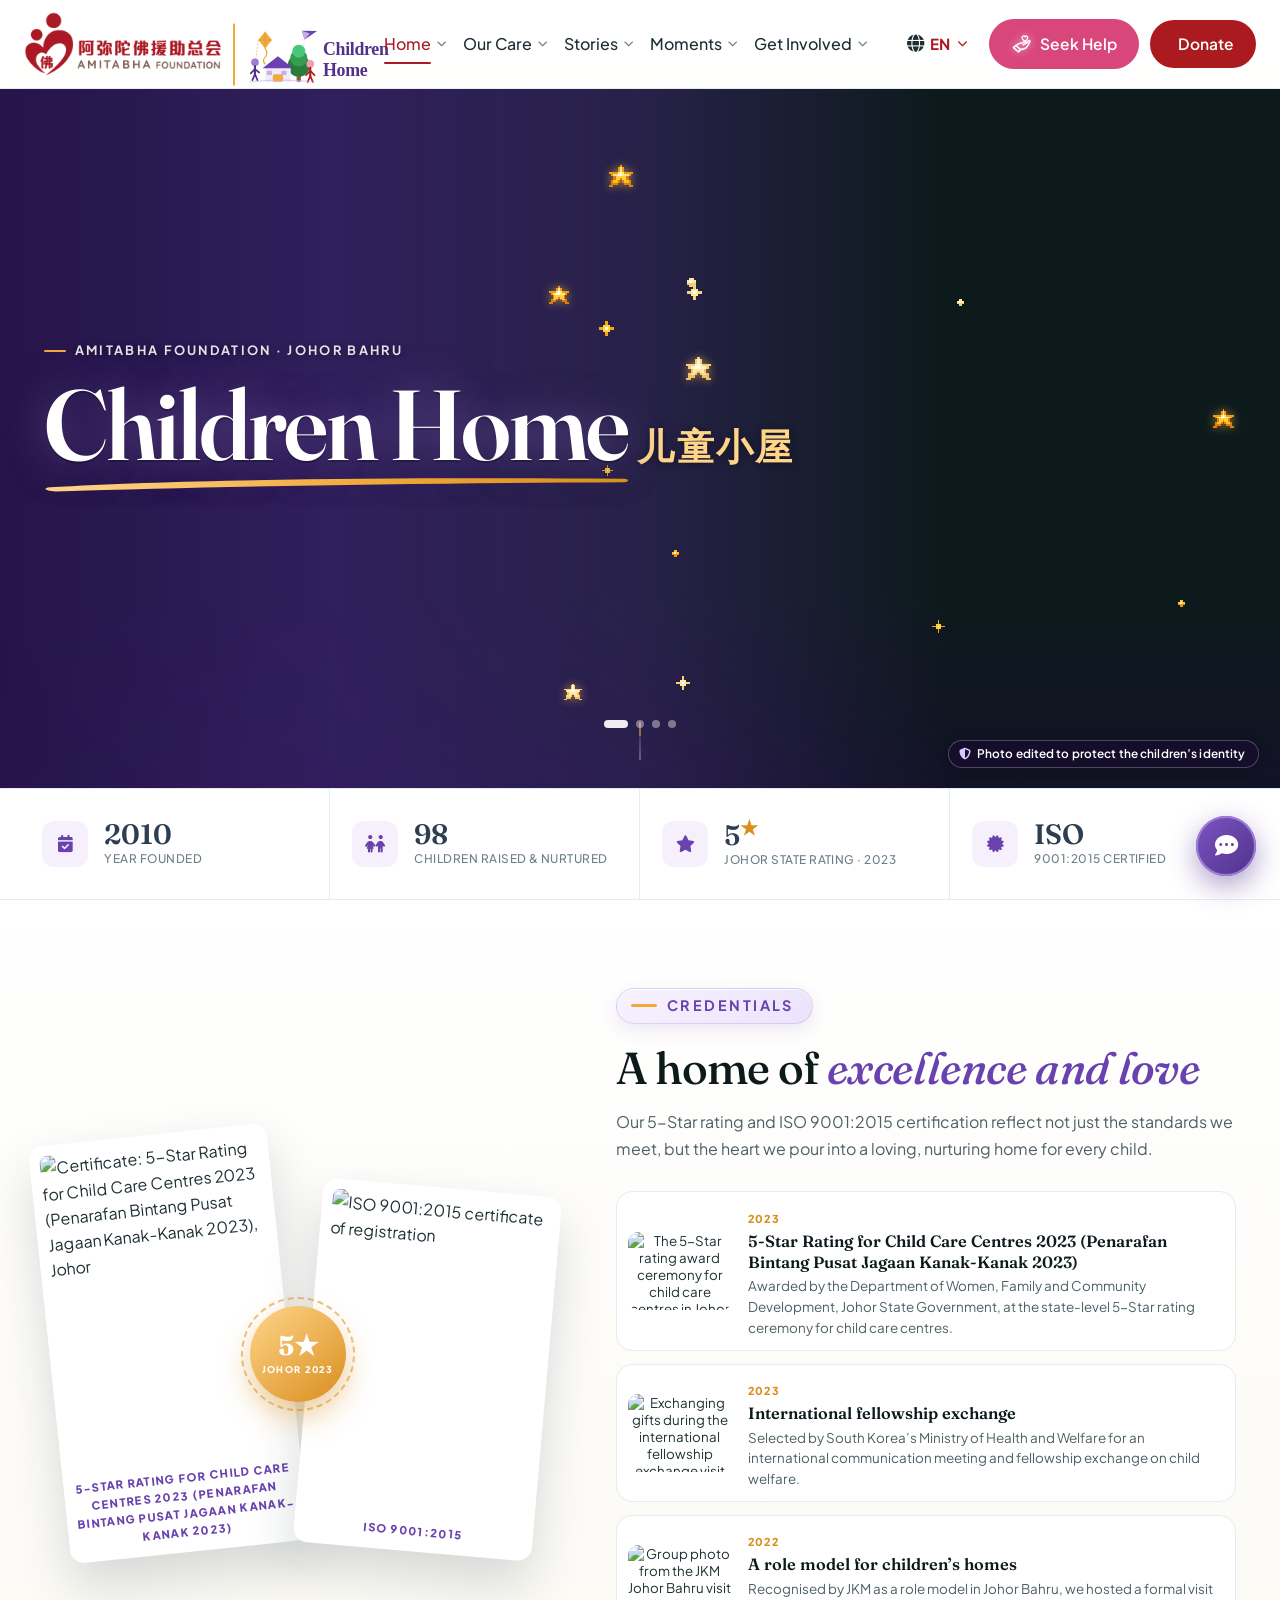
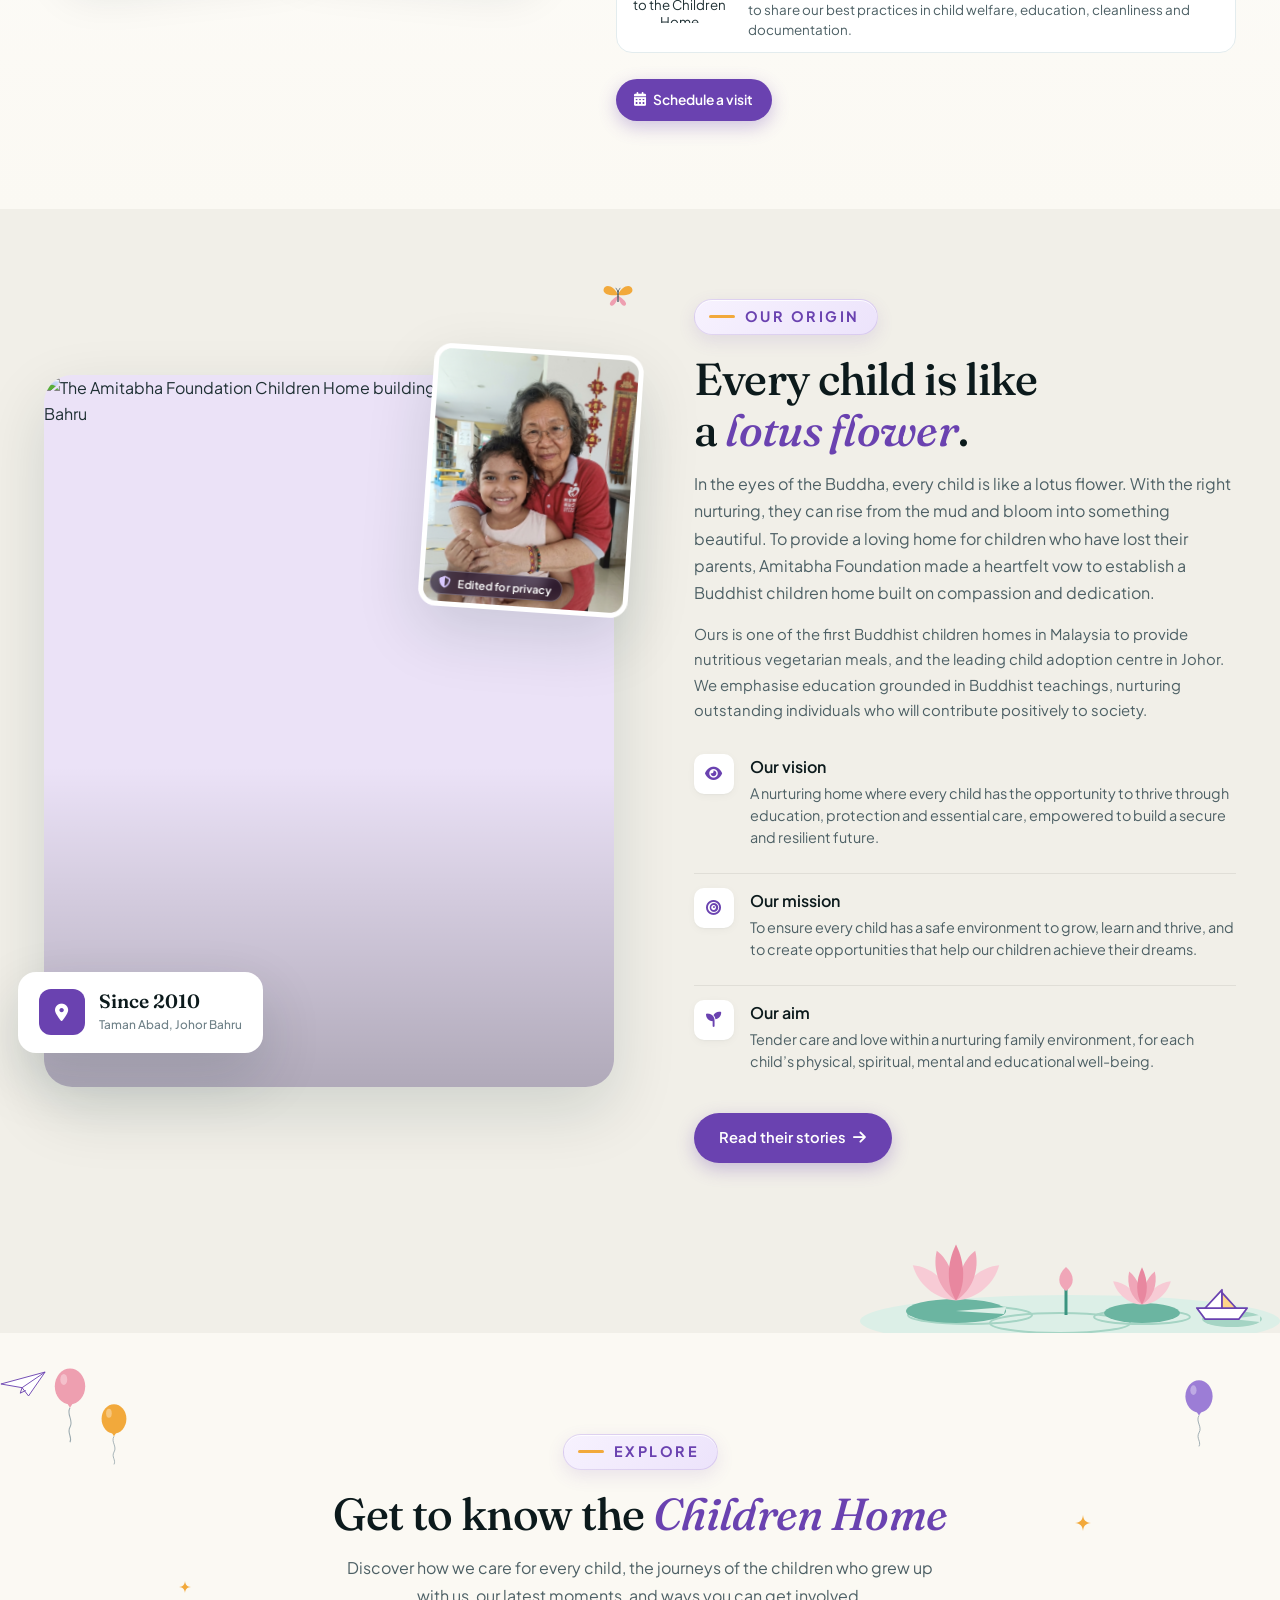
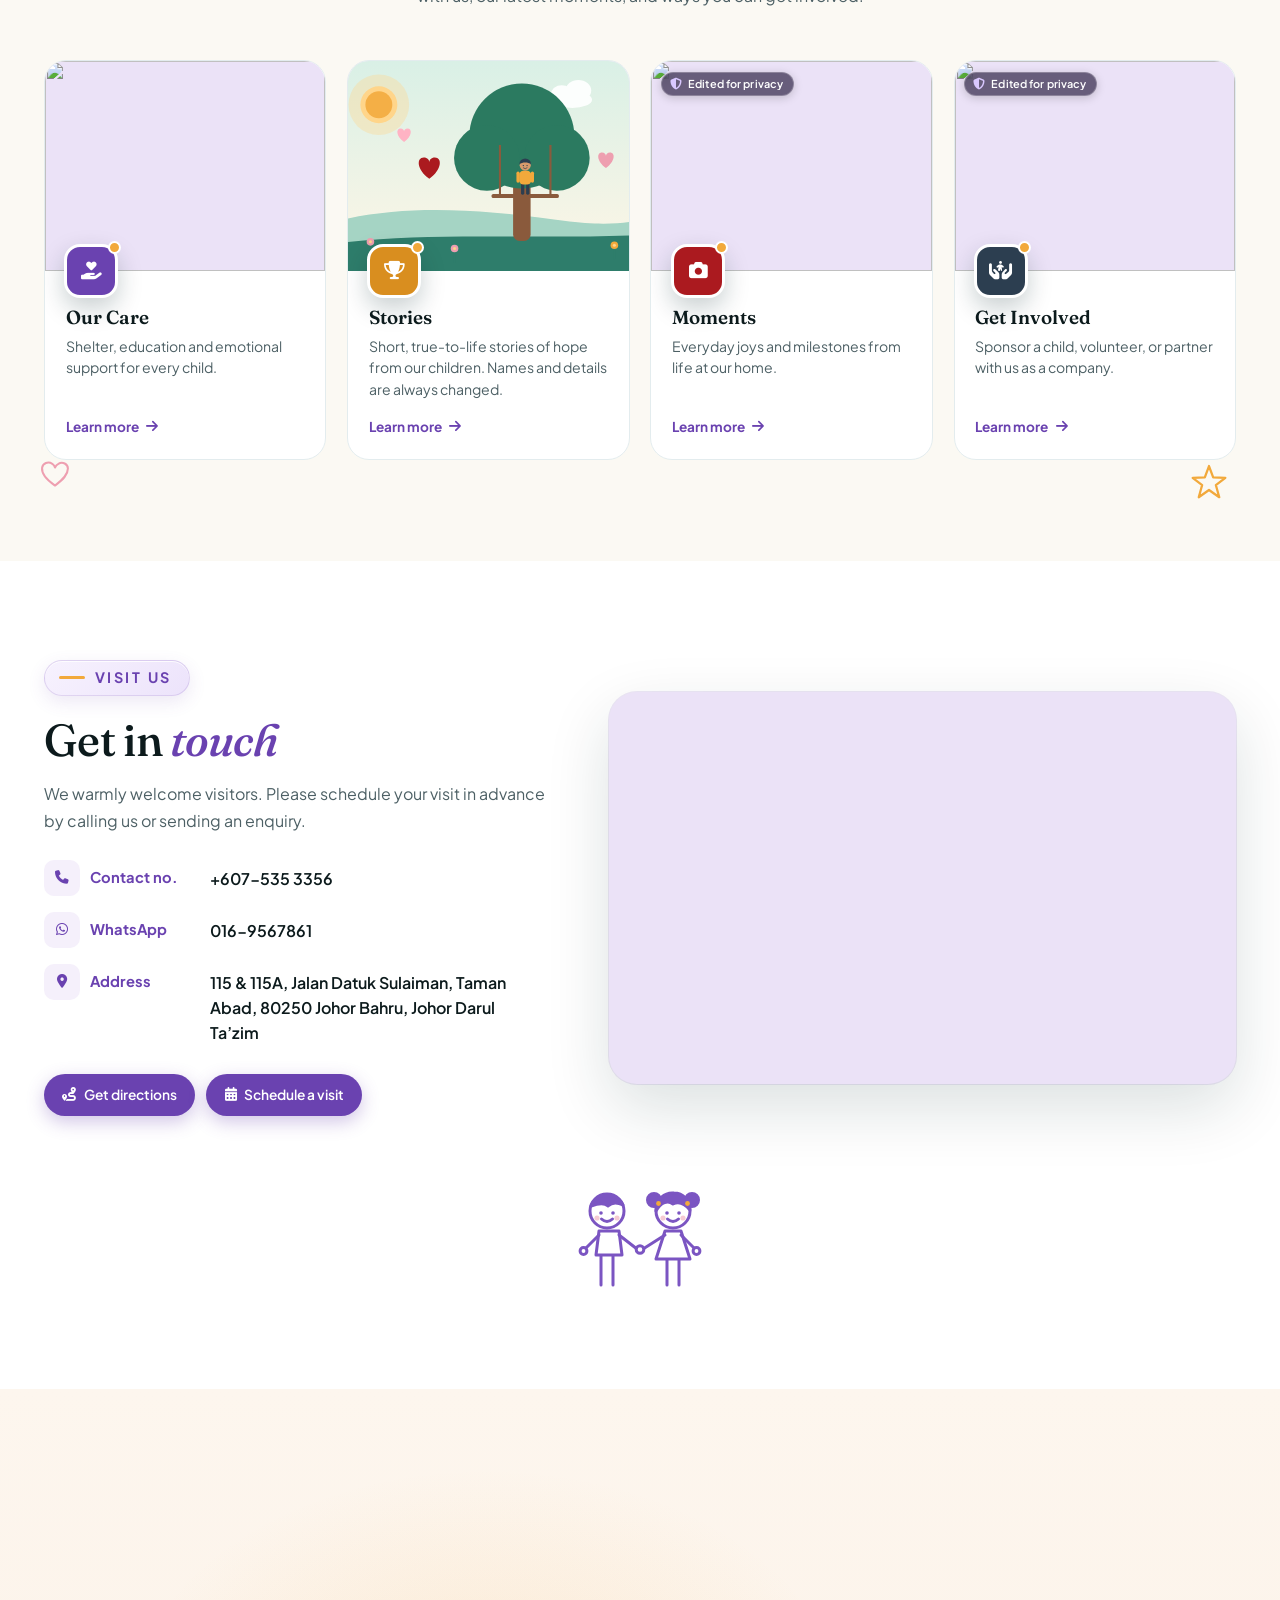
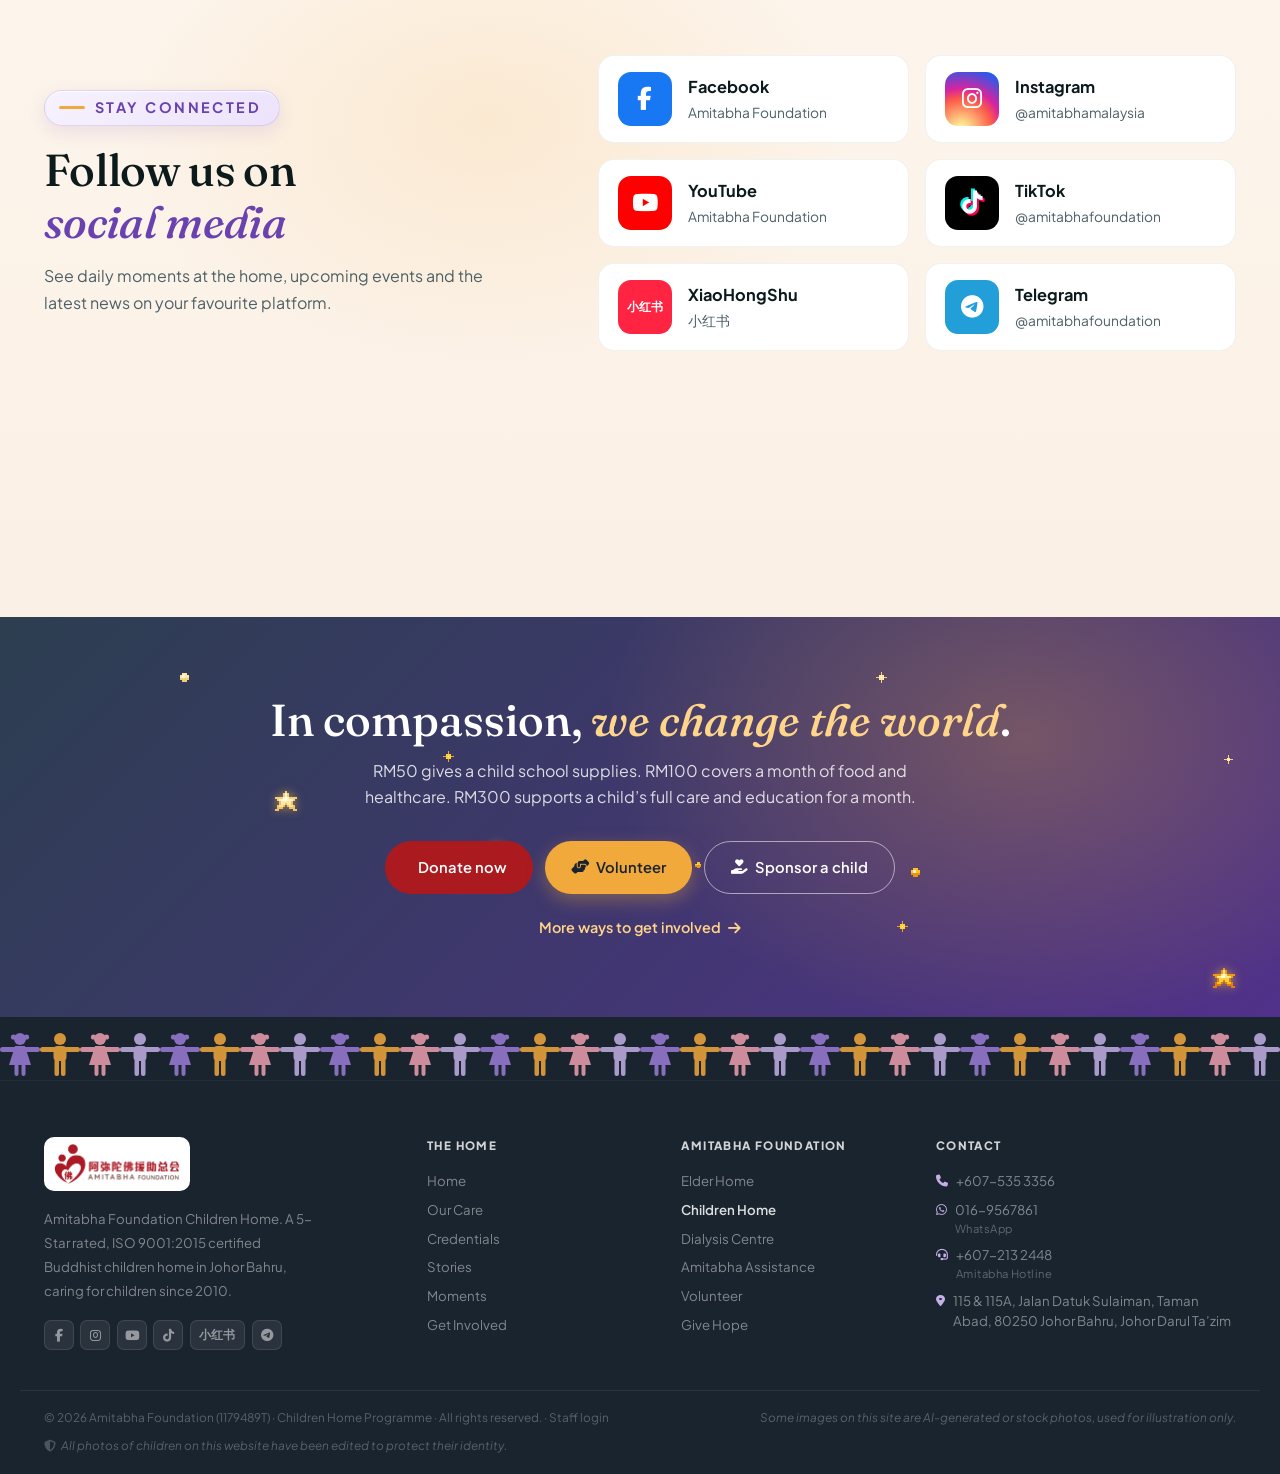
==== commit 370e64a7: "Add Children Home SVG logo to header on all pages Replace the plain Children Home text brand-tag wit" ====
--- a/index.html
+++ b/index.html
@@ -690,7 +690,7 @@
       <!-- Logo goes to the main Amitabha Foundation website -->
       <a href="https://amitabhafoundation.my/" class="brand-logo" target="_blank" rel="noopener" aria-label="Amitabha Foundation website (opens in a new tab)"><img src="assets/af-logo.png" alt="Amitabha Foundation Children Home"></a>
       <!-- "Children Home" label goes back to the top of this page -->
-      <a href="index.html" class="brand-tag" data-i18n="brand.tag">Children Home</a>
+      <a href="index.html" class="brand-tag"><img src="assets/ch-logo.svg" alt="Children Home" class="ch-logo"></a>
     </div>
     <nav class="nav">
       <a href="index.html" class="on" aria-current="page" data-i18n="nav.home">Home</a>
--- a/assets/css/sections.css
+++ b/assets/css/sections.css
@@ -4,15 +4,33 @@
      2. one-section-at-a-time scrolling (laptops and desktops)
      3. the floating contact bubble (bottom right): Donate / Volunteer / WhatsApp
      4. privacy labels on pictures of children ("Edited for privacy" / "AI illustration")
+     5. bigger section topics ("— CREDENTIALS" …) that pop in as you scroll
    Used by index, our-care, stories, moments and get-involved (linked in <head>).
    The menu items themselves are listed in assets/js/sections.js.
    ════════════════════════════════════════════════════════════════════════════ */
 
-/* ── Header: "Children Home" and its gold line sit level with the logo's lettering ──
-   The lettering (阿弥陀佛援助总会 / AMITABHA FOUNDATION) fills 44%–88% of the logo's height, below the
-   logo's middle, so centring on the whole logo looked too high. sections.js puts the logo's current
-   height in --logo-h (it shrinks when you scroll). Without it, the header simply stays as before. */
+/* ── Header: "Children Home" logo sits level with the AF logo's lettering ──
+   sections.js puts the logo's current height in --logo-h (it shrinks when you scroll).
+   Without it, the header simply stays as before. */
 #hdr .brand-tag{box-sizing:border-box;display:flex;align-items:center;min-height:calc(var(--logo-h) * .432);transform:translateY(calc(var(--logo-h) * .16))}
+/* ch-logo SVG image sizing */
+.brand-tag .ch-logo{display:block;height:50px;width:auto;transition:height .45s cubic-bezier(.4,0,.2,1)}
+#hdr.scrolled .brand-tag .ch-logo{height:38px}
+@media(min-width:1200px){.brand-tag .ch-logo{height:58px}}
+
+/* ── Section topics ("— CREDENTIALS", "— OUR PROGRAMMES" …) ──────────────────
+   Bigger, in a soft lavender pill so they stand out, and they pop in with a little bounce
+   when you scroll to them (sections.js adds .eb-in). Without the script they simply show. */
+.eyebrow{gap:.6rem;font-size:.9rem;letter-spacing:.17em;line-height:1.2;padding:.52rem 1.1rem .52rem .9rem;margin-bottom:1.15rem;border-radius:999px;color:var(--leaf-700);
+  background:linear-gradient(135deg,#f7f2fe,#ece3fb);border:1px solid rgba(106,66,176,.16);box-shadow:0 6px 18px rgba(106,66,176,.12),inset 0 1px 0 rgba(255,255,255,.85)}
+.eyebrow::before{width:26px;height:3px;flex-shrink:0}
+@media(min-width:1500px){.eyebrow{font-size:1rem}}
+@media(max-width:640px){.eyebrow{font-size:.8rem;letter-spacing:.14em;padding:.45rem .9rem .45rem .75rem;margin-bottom:1rem}}
+.eb-ready .eyebrow:not(.eb-in){opacity:0;transform:translateY(10px) scale(.85)}
+.eyebrow.eb-in{animation:ebPop .7s cubic-bezier(.34,1.56,.64,1) both}
+.eyebrow.eb-in::before{transform-origin:left center;animation:ebLine .55s .25s cubic-bezier(.2,.7,.3,1) both}
+@keyframes ebPop{0%{opacity:0;transform:translateY(10px) scale(.85)}60%{opacity:1;transform:translateY(-2px) scale(1.06)}100%{opacity:1;transform:none}}
+@keyframes ebLine{from{transform:scaleX(0)}to{transform:scaleX(1)}}
 
 /* ── Top menu: point at a page name (or click its arrow) to open the list of its sections.
       Same look as the Elder Home site: white panel, coloured line on top, capital letters. ── */
@@ -94,7 +112,6 @@
   color:#fff;font-family:var(--sans);font-size:.68rem;font-weight:600;font-style:normal;letter-spacing:.01em;line-height:1.2;text-transform:none;text-align:left;white-space:nowrap;cursor:help;user-select:none;rotate:0deg}
 .kid-tag[hidden]{display:none}
 .kid-tag i{font-size:.74rem;color:#d9c8ff;flex-shrink:0}
-.kid-tag[data-kind="ai"] i{color:#ffe08a}
 .kid-tag b{font-weight:600;overflow:hidden;text-overflow:ellipsis}
 .kid-tag em{display:none;font-style:normal;font-weight:500;line-height:1.4}
 .kid-tag:not(.kid-tag--tiny):hover{white-space:normal;border-radius:12px;max-width:min(17rem,calc(100% - 1.2rem));background:rgba(24,12,48,.88);align-items:flex-start}
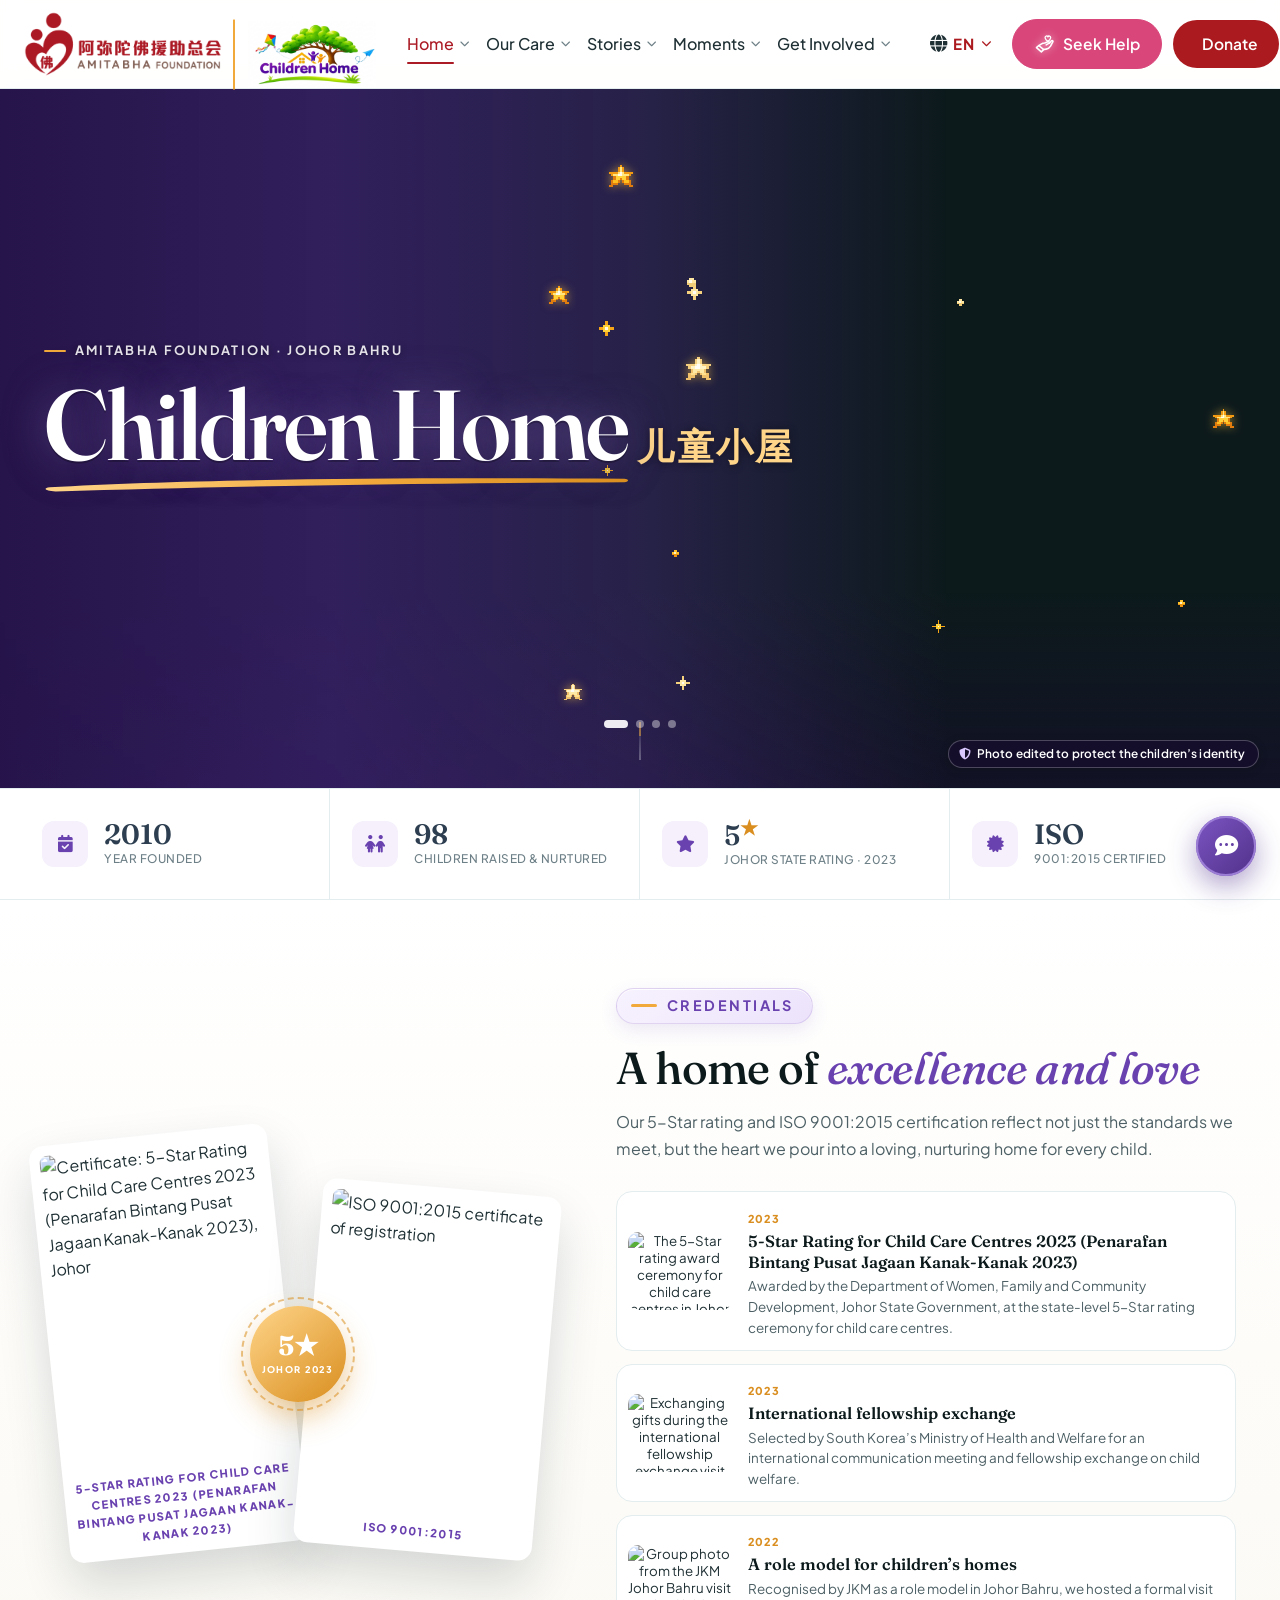
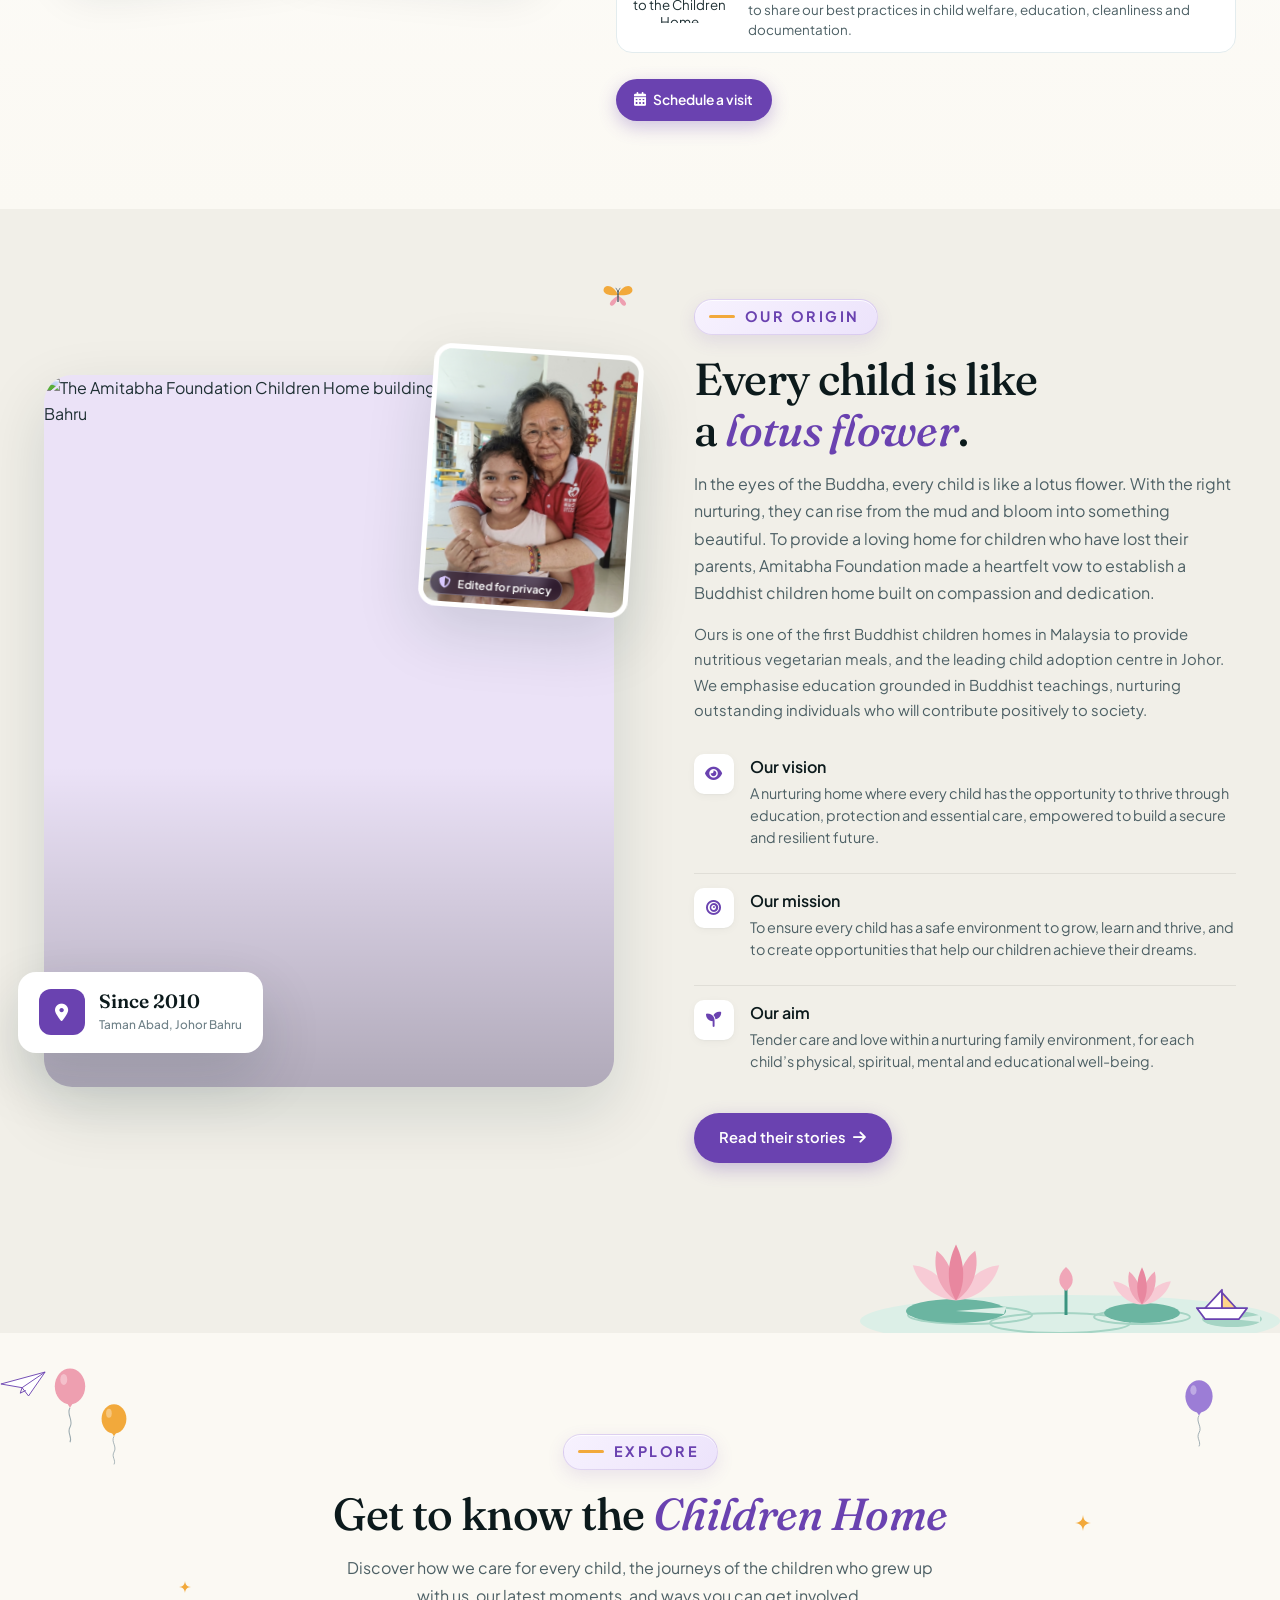
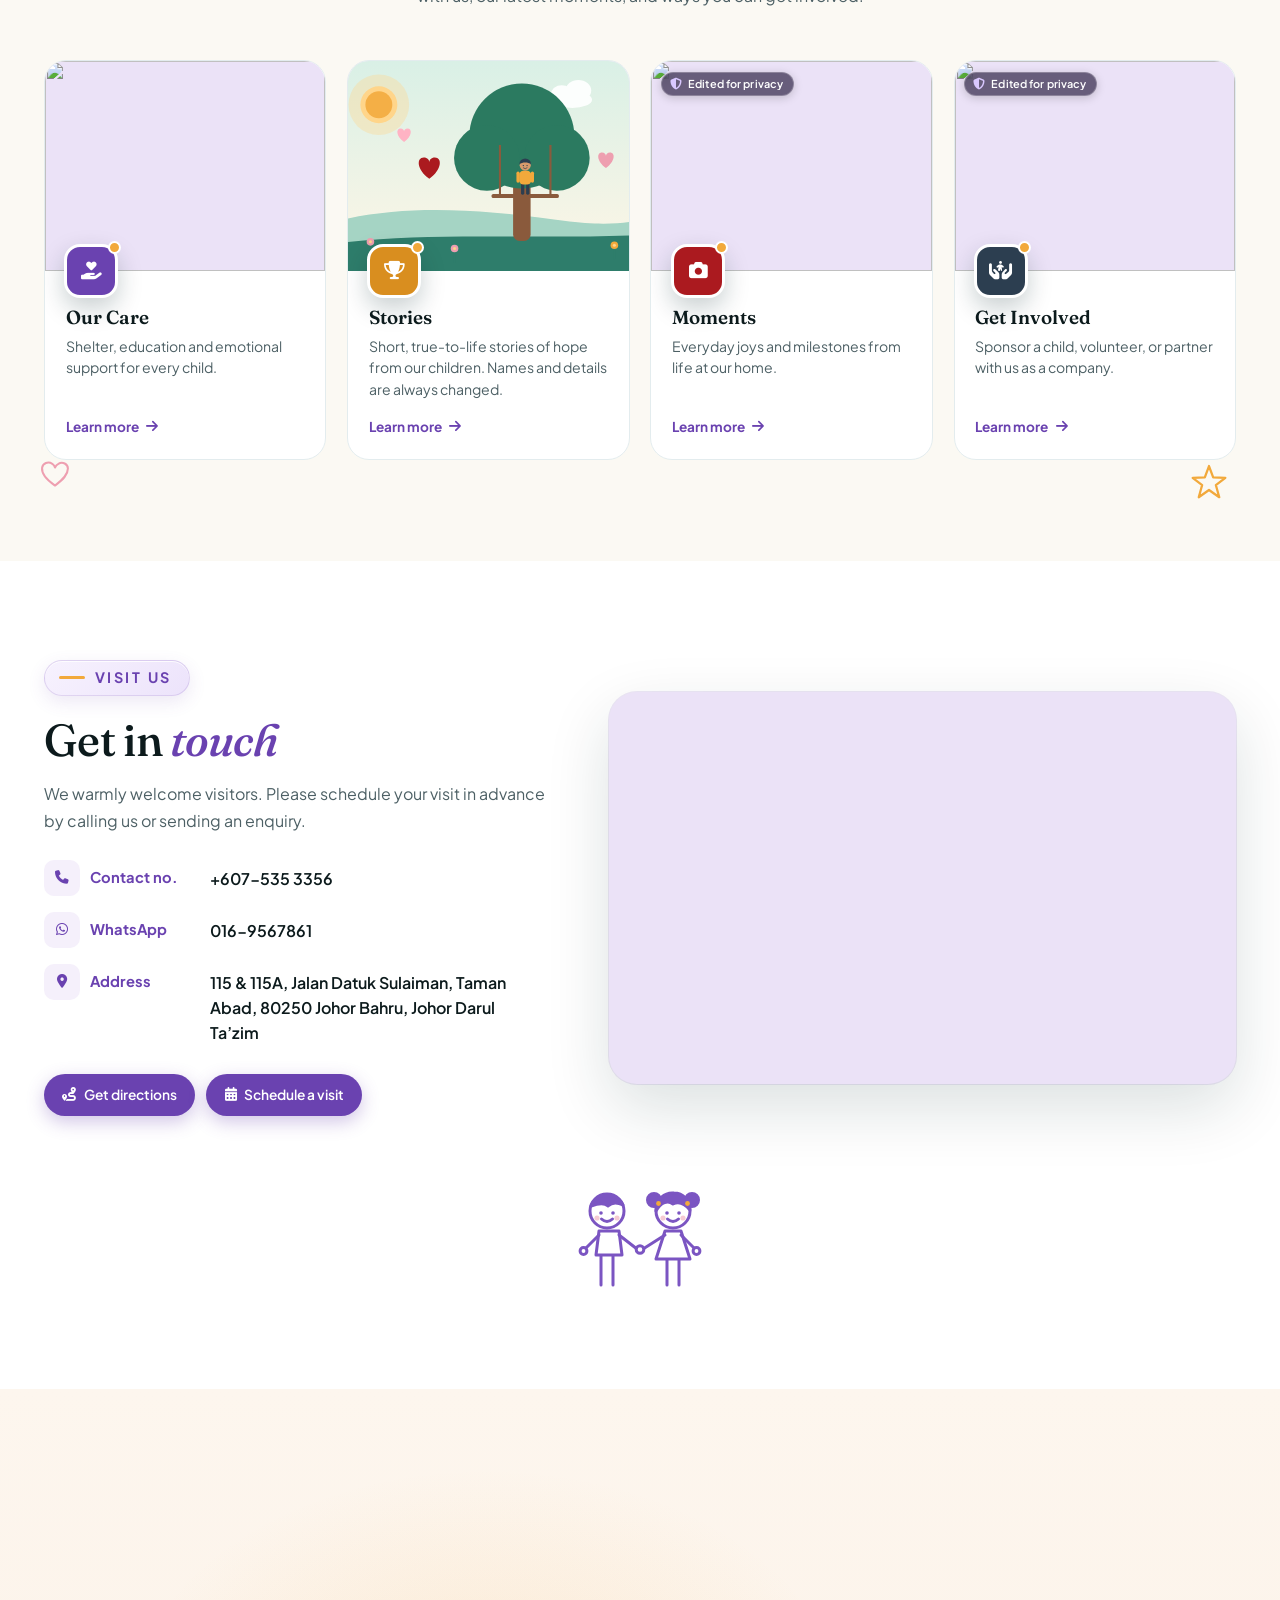
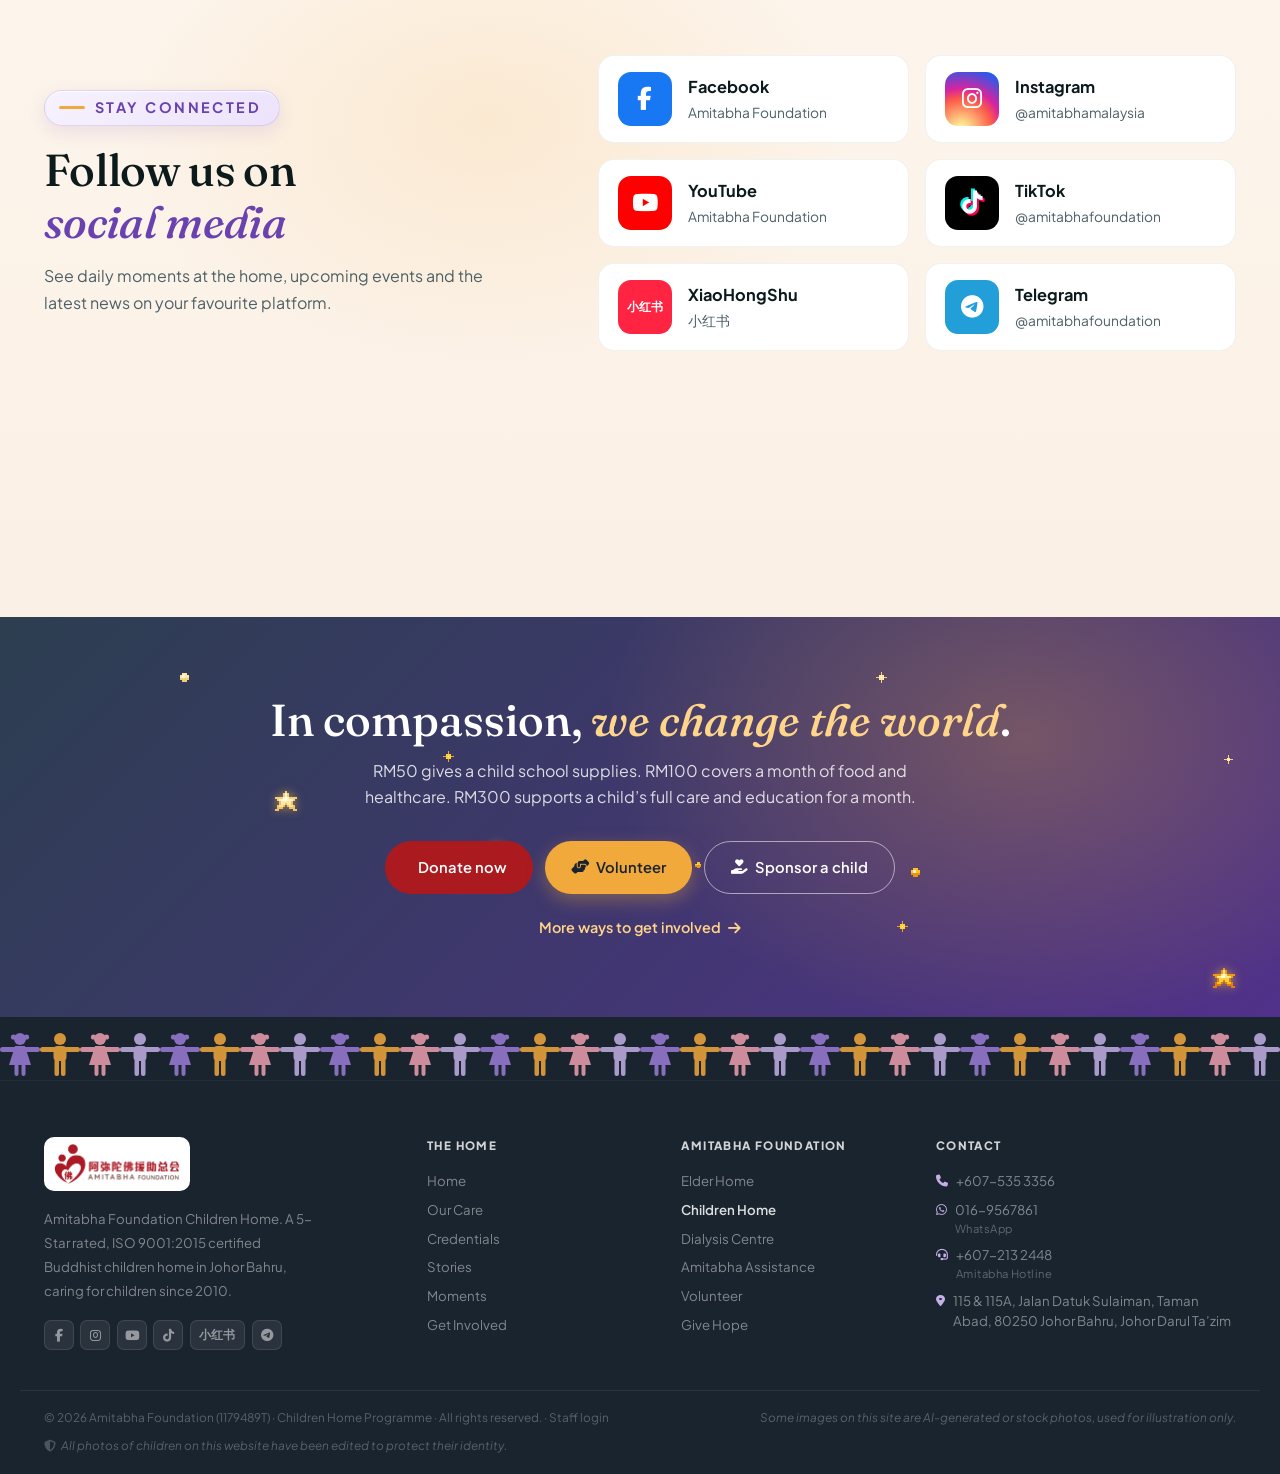
==== commit 3bb802ac: "Replace SVG logo with uploaded Children Home PNG logo Swap assets/ch-logo.svg for the user-provided " ====
--- a/index.html
+++ b/index.html
@@ -690,7 +690,7 @@
       <!-- Logo goes to the main Amitabha Foundation website -->
       <a href="https://amitabhafoundation.my/" class="brand-logo" target="_blank" rel="noopener" aria-label="Amitabha Foundation website (opens in a new tab)"><img src="assets/af-logo.png" alt="Amitabha Foundation Children Home"></a>
       <!-- "Children Home" label goes back to the top of this page -->
-      <a href="index.html" class="brand-tag"><img src="assets/ch-logo.svg" alt="Children Home" class="ch-logo"></a>
+      <a href="index.html" class="brand-tag"><img src="assets/ch-logo.png" alt="Children Home" class="ch-logo"></a>
     </div>
     <nav class="nav">
       <a href="index.html" class="on" aria-current="page" data-i18n="nav.home">Home</a>
--- a/assets/css/sections.css
+++ b/assets/css/sections.css
@@ -13,10 +13,10 @@
    sections.js puts the logo's current height in --logo-h (it shrinks when you scroll).
    Without it, the header simply stays as before. */
 #hdr .brand-tag{box-sizing:border-box;display:flex;align-items:center;min-height:calc(var(--logo-h) * .432);transform:translateY(calc(var(--logo-h) * .16))}
-/* ch-logo SVG image sizing */
-.brand-tag .ch-logo{display:block;height:50px;width:auto;transition:height .45s cubic-bezier(.4,0,.2,1)}
-#hdr.scrolled .brand-tag .ch-logo{height:38px}
-@media(min-width:1200px){.brand-tag .ch-logo{height:58px}}
+/* ch-logo image sizing */
+.brand-tag .ch-logo{display:block;height:56px;width:auto;transition:height .45s cubic-bezier(.4,0,.2,1)}
+#hdr.scrolled .brand-tag .ch-logo{height:42px}
+@media(min-width:1200px){.brand-tag .ch-logo{height:66px}}
 
 /* ── Section topics ("— CREDENTIALS", "— OUR PROGRAMMES" …) ──────────────────
    Bigger, in a soft lavender pill so they stand out, and they pop in with a little bounce
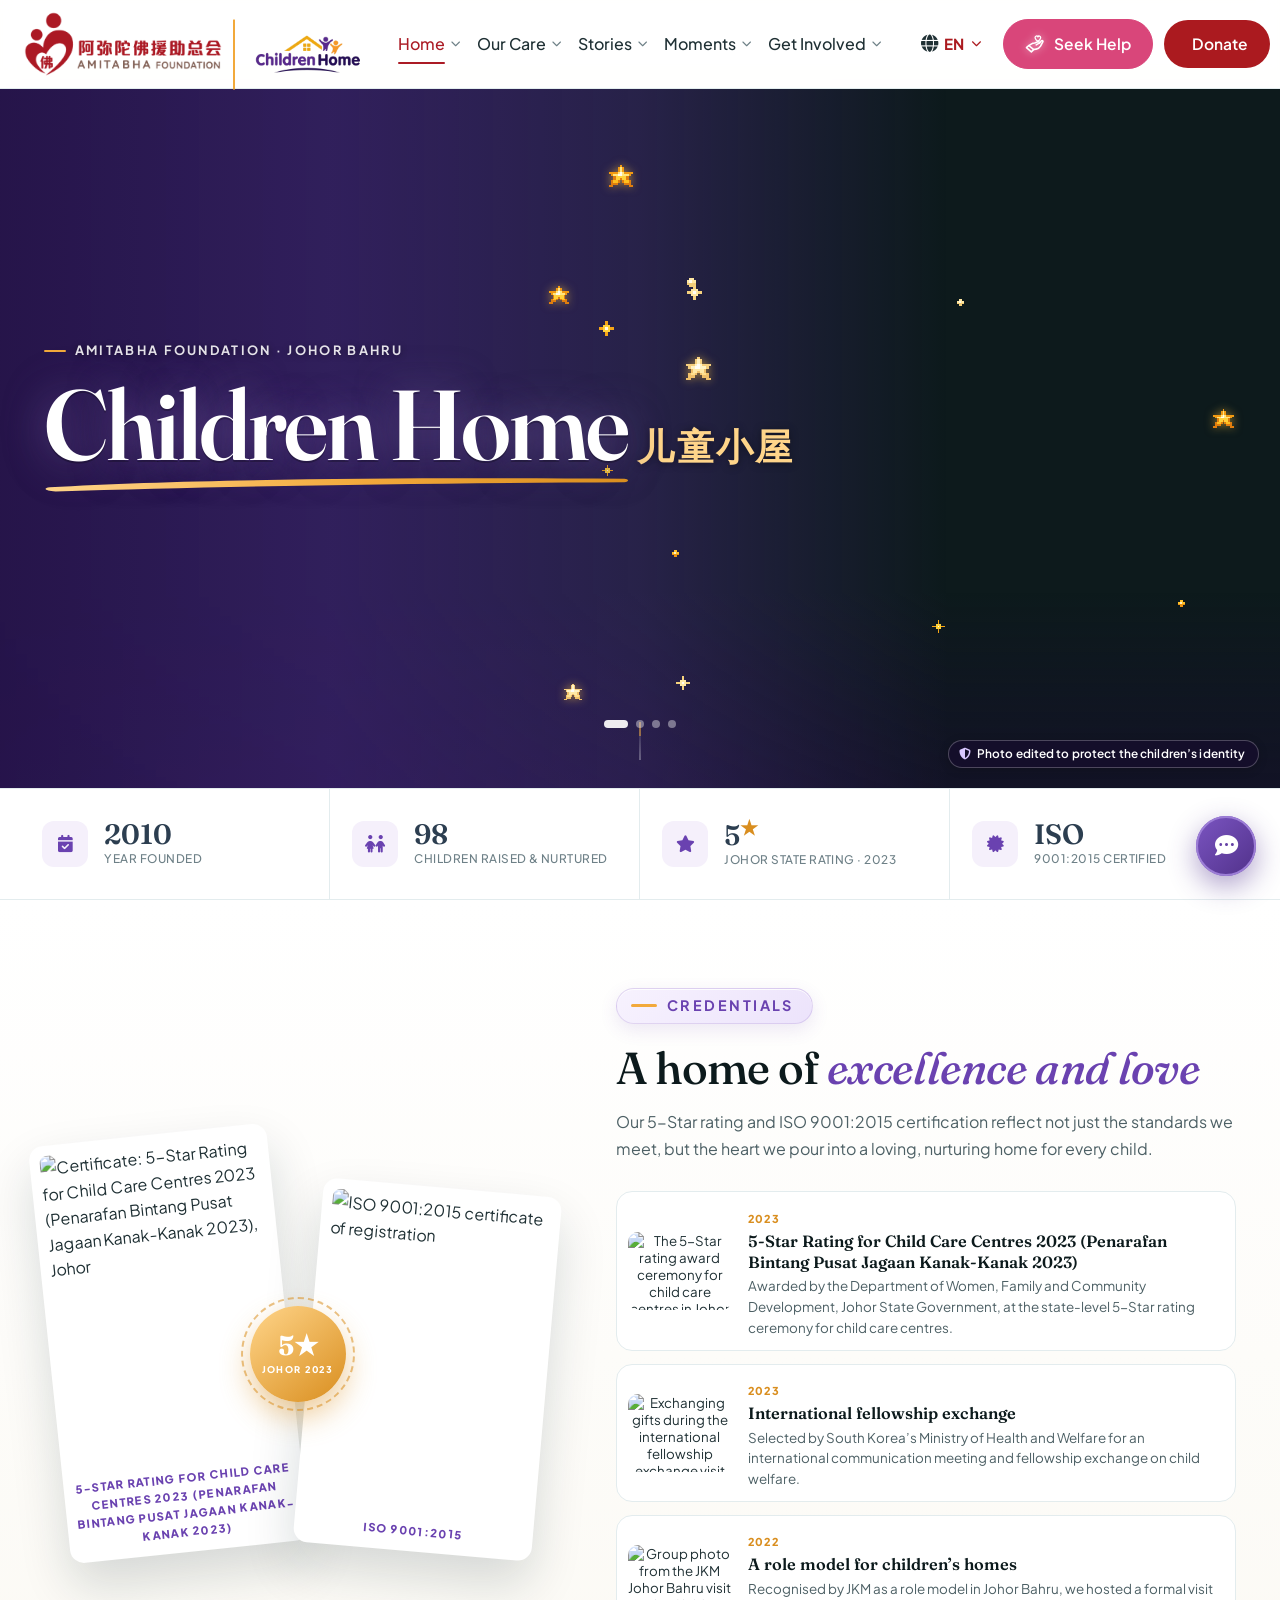
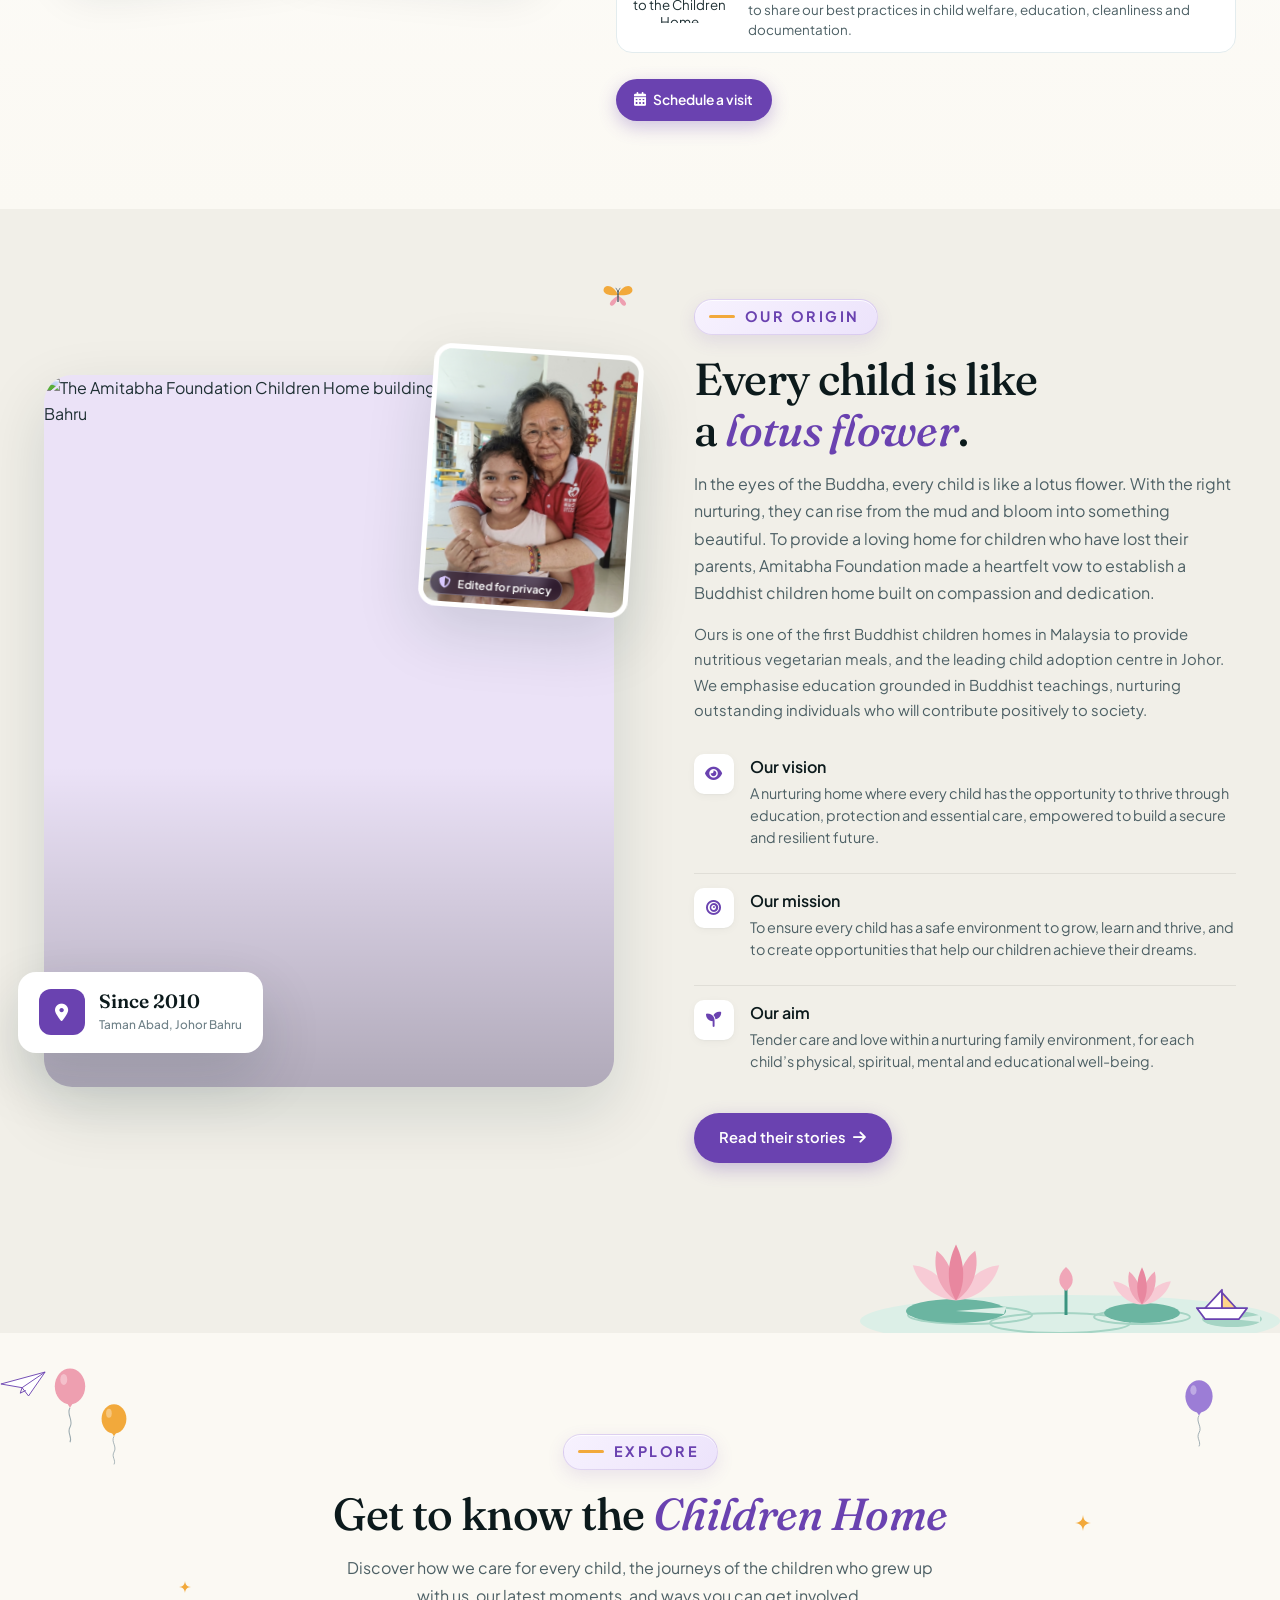
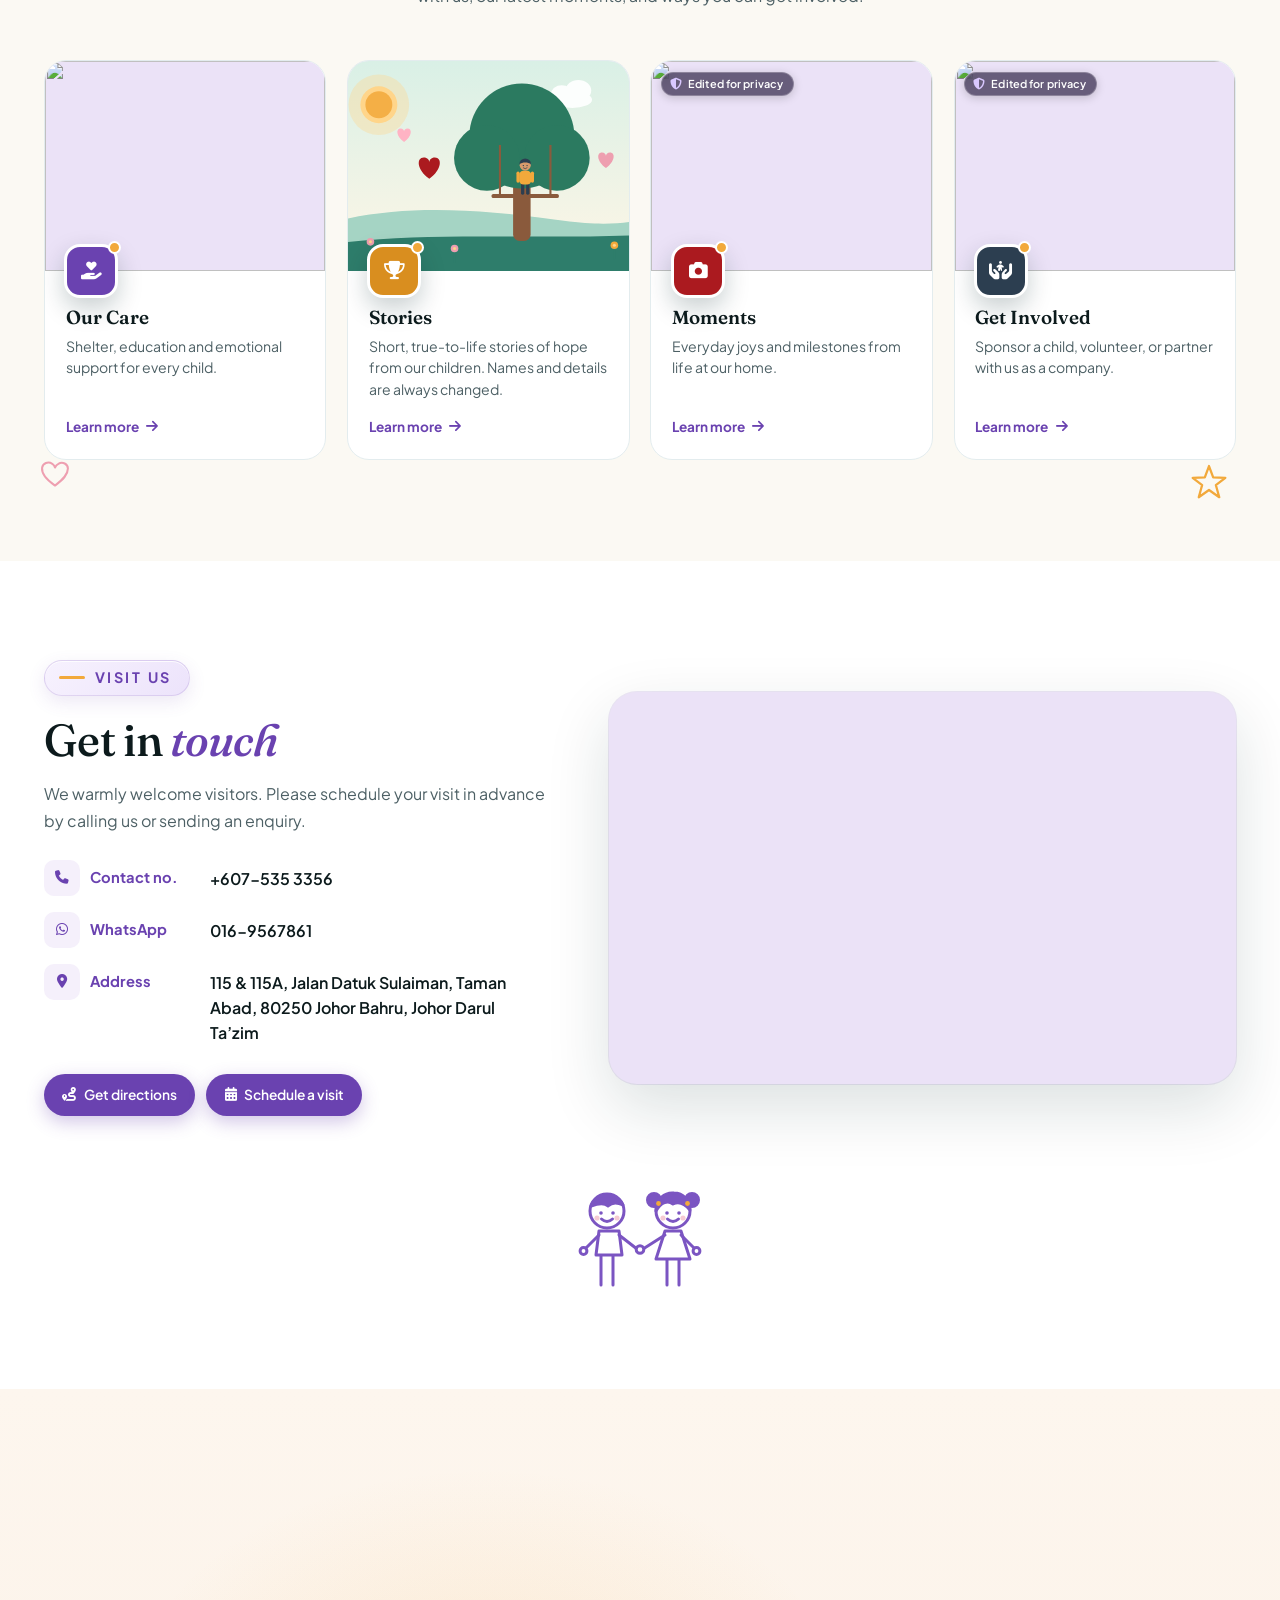
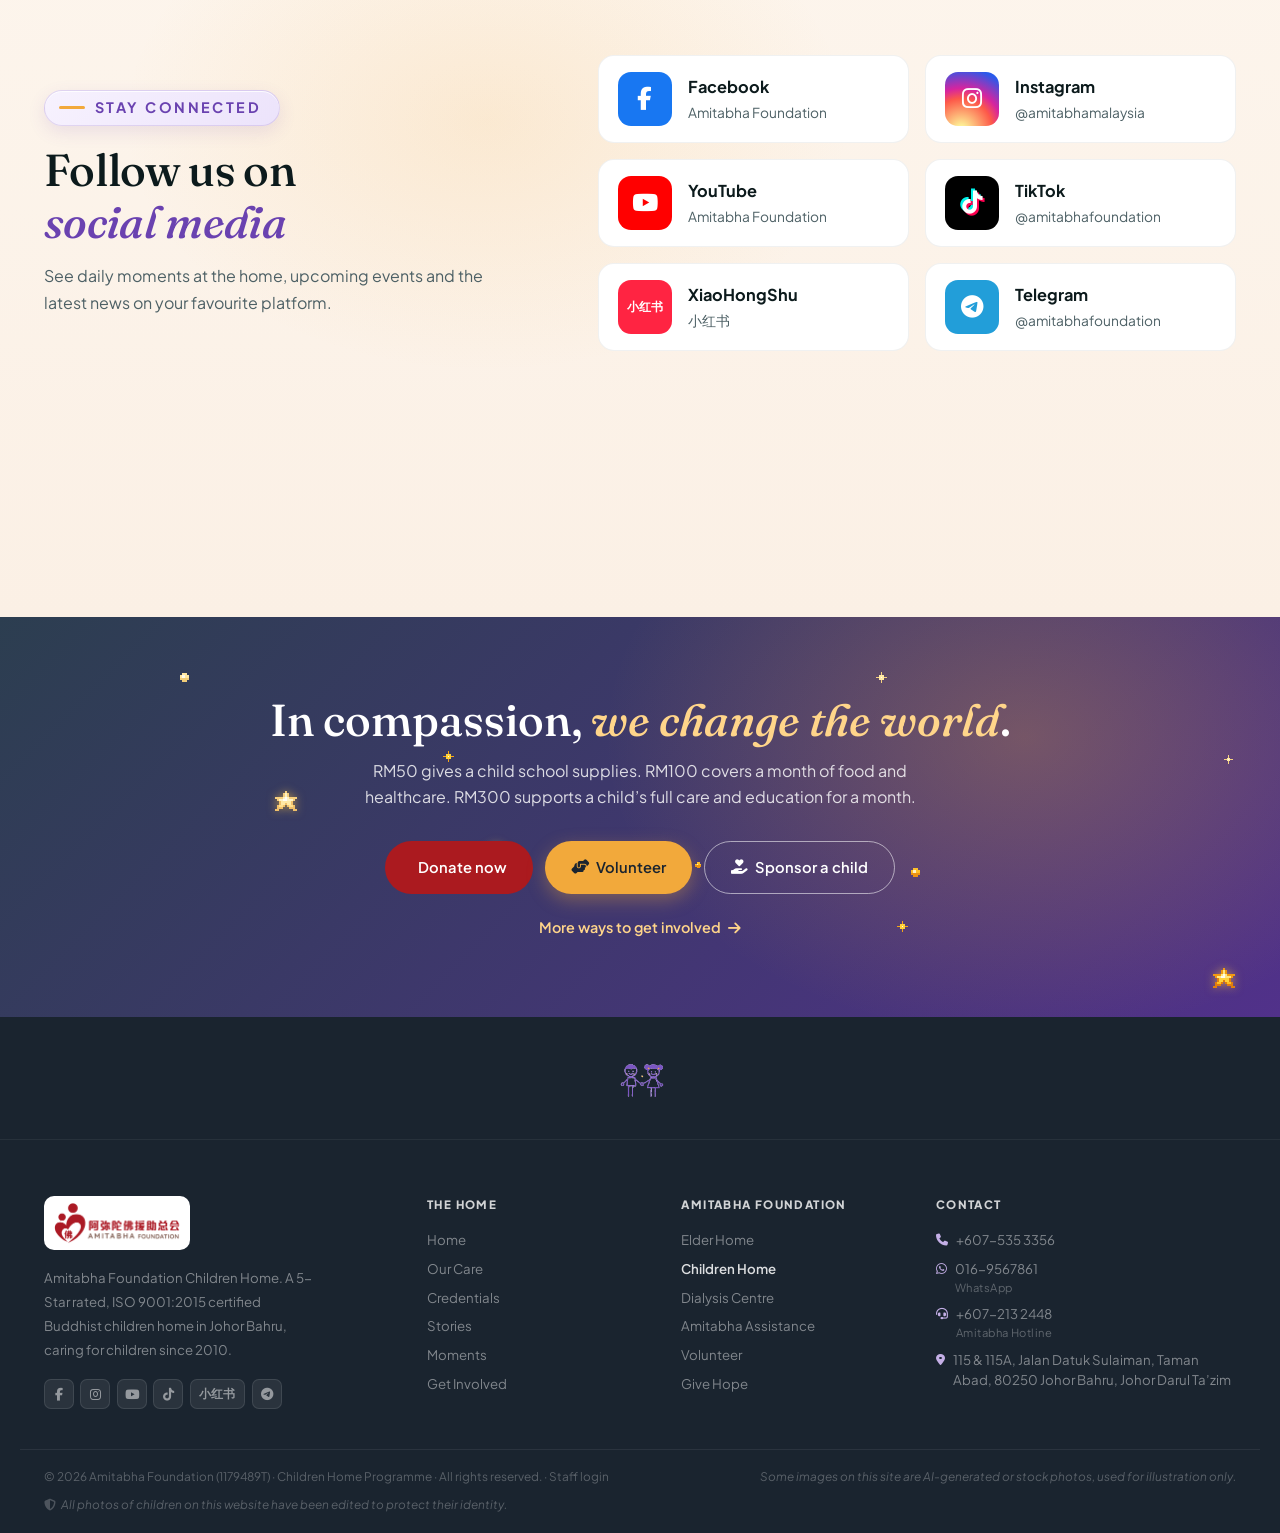
==== commit e51e5bb1: "Replace animated footer dolls with ch-kids.png illustration Removes the row of 56 waving SVG stick f" ====
--- a/index.html
+++ b/index.html
@@ -361,16 +361,8 @@
 @keyframes pondRipple{from{transform:scale(.5);opacity:.9}to{transform:scale(1.25);opacity:0}}
 .pond-boat{transform-box:fill-box;transform-origin:50% 100%;animation:pondBoat 5s ease-in-out infinite alternate}
 @keyframes pondBoat{from{transform:translateX(-10px) rotate(-4deg)}to{transform:translateX(10px) rotate(4deg)}}
-/* paper children holding hands along the top of the footer, doing a little wave */
-.dolls{position:relative;display:flex;justify-content:center;overflow:hidden;overflow-x:clip;overflow-y:visible;height:64px;padding-top:14px;opacity:.85;border-bottom:1px solid rgba(255,255,255,.06)}
-.doll{flex:none;width:40px;height:46px;animation:dollWave 3s ease-in-out calc(var(--i,0) * .09s - 9s) infinite}
-/* on computers with a mouse: the children keep waving, AND hop up as the mouse passes over them
-   (the one under the mouse hops highest, its neighbours a little less) */
-@media (hover:hover) and (pointer:fine){
-  .doll{transform-origin:50% 100%;transform:translateY(calc(var(--lift,0) * -16px)) scale(calc(1 + var(--lift,0) * .15));filter:brightness(calc(1 + var(--lift,0) * .35));transition:transform .4s cubic-bezier(.2,.9,.3,1.5),filter .3s ease}
-}
-.doll-heart{position:absolute;top:2px;width:14px;height:14px;margin-left:-7px;pointer-events:none}
-@keyframes dollWave{0%,30%,100%{translate:0 0}12%{translate:0 -7px}}
+.dolls{display:flex;justify-content:center;padding:1rem 0;border-bottom:1px solid rgba(255,255,255,.06)}
+.dolls-img{height:90px;width:auto}
 /* golden pixel stars, sparkles and dots: some drift slowly down from the top, others twinkle in place, all gently pulse */
 .a-pxfall{opacity:0;animation:pxFall var(--d,16s) linear var(--delay,0s) infinite}
 @keyframes pxFall{0%{transform:translate(0,0);opacity:0}10%{opacity:1}50%{transform:translate(-16px,calc(var(--h,700px) * .5))}88%{opacity:1}100%{transform:translate(10px,var(--h,700px));opacity:0}}
@@ -1112,7 +1104,7 @@
 <!-- FOOTER -->
 <footer>
   <!-- Paper children holding hands (decoration) -->
-  <div class="dolls" aria-hidden="true"><svg class="doll" style="--i:0;color:#9c7dd6"><use href="#i-doll-a" width="100%" height="100%"/></svg><svg class="doll" style="--i:1;color:#f2a93b"><use href="#i-doll-b" width="100%" height="100%"/></svg><svg class="doll" style="--i:2;color:#ee9fb0"><use href="#i-doll-a" width="100%" height="100%"/></svg><svg class="doll" style="--i:3;color:#c4afe6"><use href="#i-doll-b" width="100%" height="100%"/></svg><svg class="doll" style="--i:4;color:#9c7dd6"><use href="#i-doll-a" width="100%" height="100%"/></svg><svg class="doll" style="--i:5;color:#f2a93b"><use href="#i-doll-b" width="100%" height="100%"/></svg><svg class="doll" style="--i:6;color:#ee9fb0"><use href="#i-doll-a" width="100%" height="100%"/></svg><svg class="doll" style="--i:7;color:#c4afe6"><use href="#i-doll-b" width="100%" height="100%"/></svg><svg class="doll" style="--i:8;color:#9c7dd6"><use href="#i-doll-a" width="100%" height="100%"/></svg><svg class="doll" style="--i:9;color:#f2a93b"><use href="#i-doll-b" width="100%" height="100%"/></svg><svg class="doll" style="--i:10;color:#ee9fb0"><use href="#i-doll-a" width="100%" height="100%"/></svg><svg class="doll" style="--i:11;color:#c4afe6"><use href="#i-doll-b" width="100%" height="100%"/></svg><svg class="doll" style="--i:12;color:#9c7dd6"><use href="#i-doll-a" width="100%" height="100%"/></svg><svg class="doll" style="--i:13;color:#f2a93b"><use href="#i-doll-b" width="100%" height="100%"/></svg><svg class="doll" style="--i:14;color:#ee9fb0"><use href="#i-doll-a" width="100%" height="100%"/></svg><svg class="doll" style="--i:15;color:#c4afe6"><use href="#i-doll-b" width="100%" height="100%"/></svg><svg class="doll" style="--i:16;color:#9c7dd6"><use href="#i-doll-a" width="100%" height="100%"/></svg><svg class="doll" style="--i:17;color:#f2a93b"><use href="#i-doll-b" width="100%" height="100%"/></svg><svg class="doll" style="--i:18;color:#ee9fb0"><use href="#i-doll-a" width="100%" height="100%"/></svg><svg class="doll" style="--i:19;color:#c4afe6"><use href="#i-doll-b" width="100%" height="100%"/></svg><svg class="doll" style="--i:20;color:#9c7dd6"><use href="#i-doll-a" width="100%" height="100%"/></svg><svg class="doll" style="--i:21;color:#f2a93b"><use href="#i-doll-b" width="100%" height="100%"/></svg><svg class="doll" style="--i:22;color:#ee9fb0"><use href="#i-doll-a" width="100%" height="100%"/></svg><svg class="doll" style="--i:23;color:#c4afe6"><use href="#i-doll-b" width="100%" height="100%"/></svg><svg class="doll" style="--i:24;color:#9c7dd6"><use href="#i-doll-a" width="100%" height="100%"/></svg><svg class="doll" style="--i:25;color:#f2a93b"><use href="#i-doll-b" width="100%" height="100%"/></svg><svg class="doll" style="--i:26;color:#ee9fb0"><use href="#i-doll-a" width="100%" height="100%"/></svg><svg class="doll" style="--i:27;color:#c4afe6"><use href="#i-doll-b" width="100%" height="100%"/></svg><svg class="doll" style="--i:28;color:#9c7dd6"><use href="#i-doll-a" width="100%" height="100%"/></svg><svg class="doll" style="--i:29;color:#f2a93b"><use href="#i-doll-b" width="100%" height="100%"/></svg><svg class="doll" style="--i:30;color:#ee9fb0"><use href="#i-doll-a" width="100%" height="100%"/></svg><svg class="doll" style="--i:31;color:#c4afe6"><use href="#i-doll-b" width="100%" height="100%"/></svg><svg class="doll" style="--i:32;color:#9c7dd6"><use href="#i-doll-a" width="100%" height="100%"/></svg><svg class="doll" style="--i:33;color:#f2a93b"><use href="#i-doll-b" width="100%" height="100%"/></svg><svg class="doll" style="--i:34;color:#ee9fb0"><use href="#i-doll-a" width="100%" height="100%"/></svg><svg class="doll" style="--i:35;color:#c4afe6"><use href="#i-doll-b" width="100%" height="100%"/></svg><svg class="doll" style="--i:36;color:#9c7dd6"><use href="#i-doll-a" width="100%" height="100%"/></svg><svg class="doll" style="--i:37;color:#f2a93b"><use href="#i-doll-b" width="100%" height="100%"/></svg><svg class="doll" style="--i:38;color:#ee9fb0"><use href="#i-doll-a" width="100%" height="100%"/></svg><svg class="doll" style="--i:39;color:#c4afe6"><use href="#i-doll-b" width="100%" height="100%"/></svg><svg class="doll" style="--i:40;color:#9c7dd6"><use href="#i-doll-a" width="100%" height="100%"/></svg><svg class="doll" style="--i:41;color:#f2a93b"><use href="#i-doll-b" width="100%" height="100%"/></svg><svg class="doll" style="--i:42;color:#ee9fb0"><use href="#i-doll-a" width="100%" height="100%"/></svg><svg class="doll" style="--i:43;color:#c4afe6"><use href="#i-doll-b" width="100%" height="100%"/></svg><svg class="doll" style="--i:44;color:#9c7dd6"><use href="#i-doll-a" width="100%" height="100%"/></svg><svg class="doll" style="--i:45;color:#f2a93b"><use href="#i-doll-b" width="100%" height="100%"/></svg><svg class="doll" style="--i:46;color:#ee9fb0"><use href="#i-doll-a" width="100%" height="100%"/></svg><svg class="doll" style="--i:47;color:#c4afe6"><use href="#i-doll-b" width="100%" height="100%"/></svg><svg class="doll" style="--i:48;color:#9c7dd6"><use href="#i-doll-a" width="100%" height="100%"/></svg><svg class="doll" style="--i:49;color:#f2a93b"><use href="#i-doll-b" width="100%" height="100%"/></svg><svg class="doll" style="--i:50;color:#ee9fb0"><use href="#i-doll-a" width="100%" height="100%"/></svg><svg class="doll" style="--i:51;color:#c4afe6"><use href="#i-doll-b" width="100%" height="100%"/></svg><svg class="doll" style="--i:52;color:#9c7dd6"><use href="#i-doll-a" width="100%" height="100%"/></svg><svg class="doll" style="--i:53;color:#f2a93b"><use href="#i-doll-b" width="100%" height="100%"/></svg><svg class="doll" style="--i:54;color:#ee9fb0"><use href="#i-doll-a" width="100%" height="100%"/></svg><svg class="doll" style="--i:55;color:#c4afe6"><use href="#i-doll-b" width="100%" height="100%"/></svg></div>
+  <div class="dolls" aria-hidden="true"><img src="assets/ch-kids.png" alt="" class="dolls-img"></div>
   <div class="foot-top">
     <div class="foot-brand">
       <a href="https://amitabhafoundation.my/" target="_blank" rel="noopener"><img src="assets/af-logo.png" alt="Amitabha Foundation Children Home"></a>
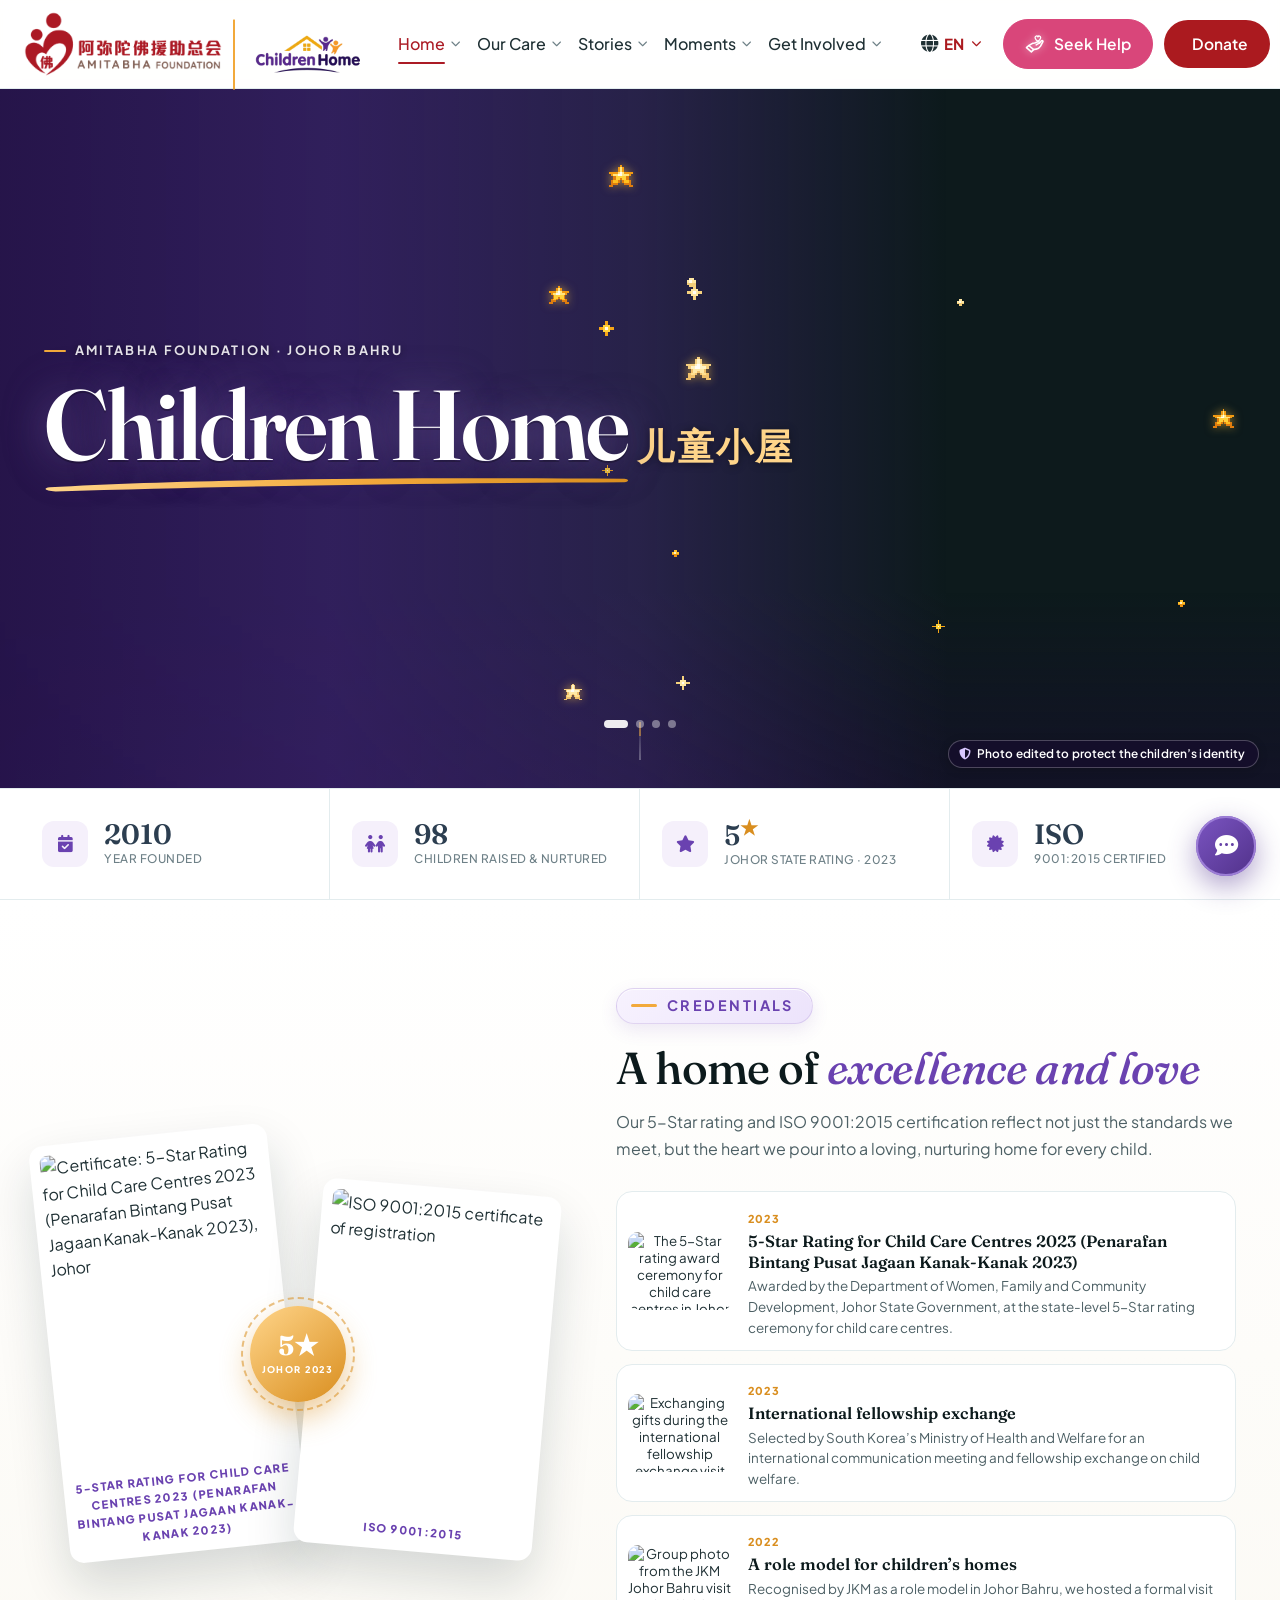
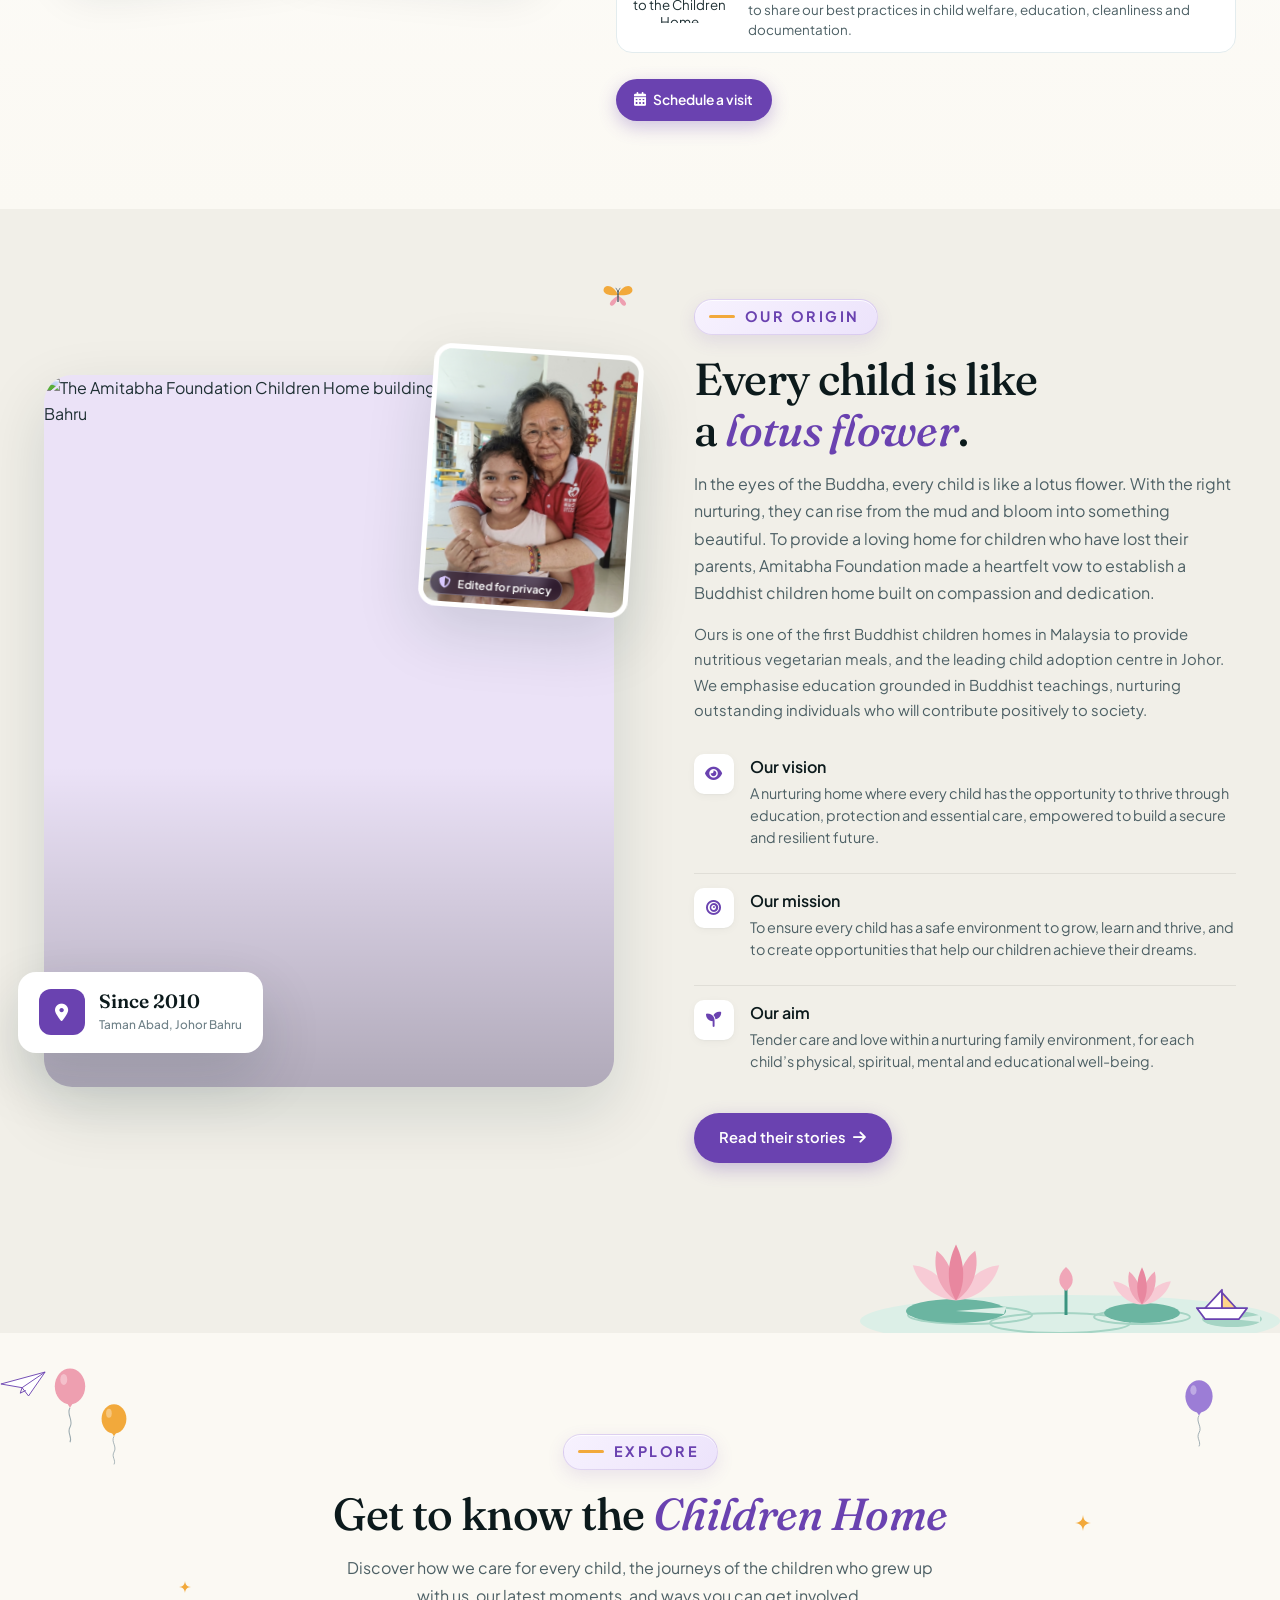
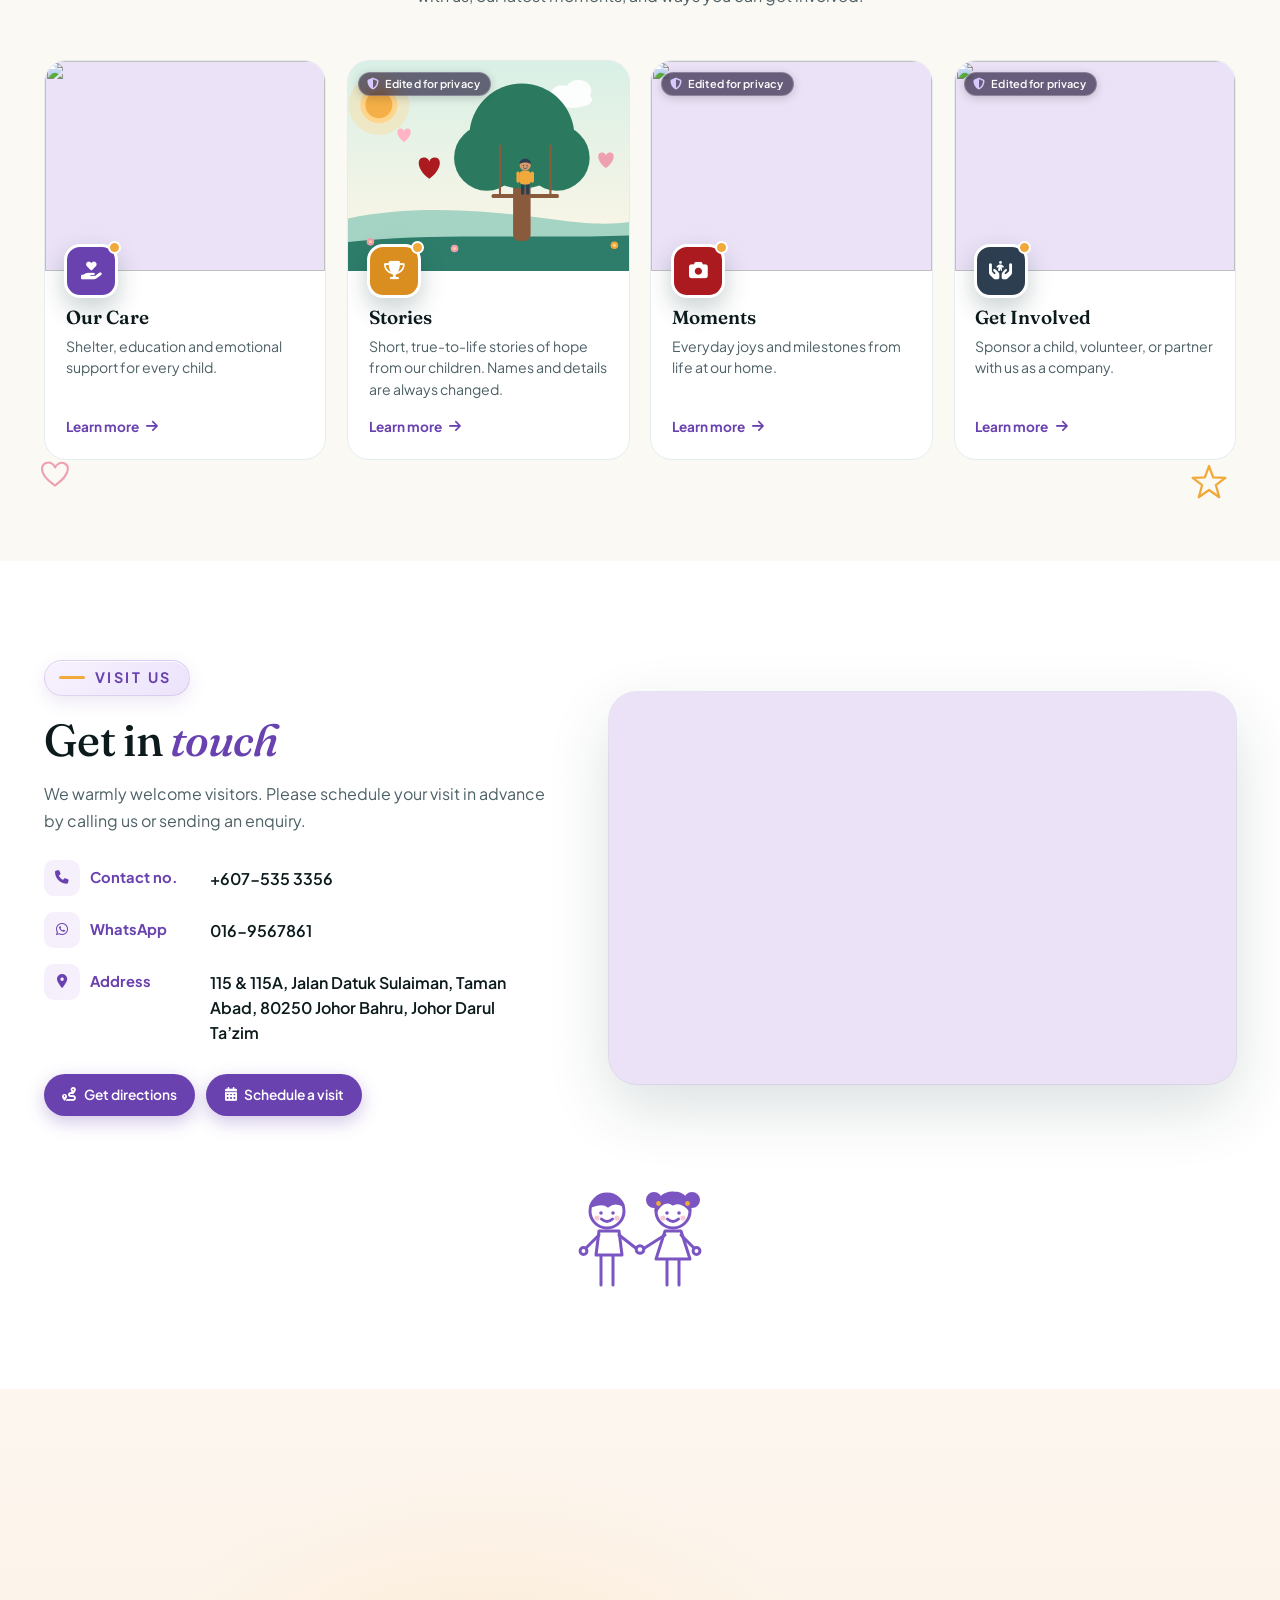
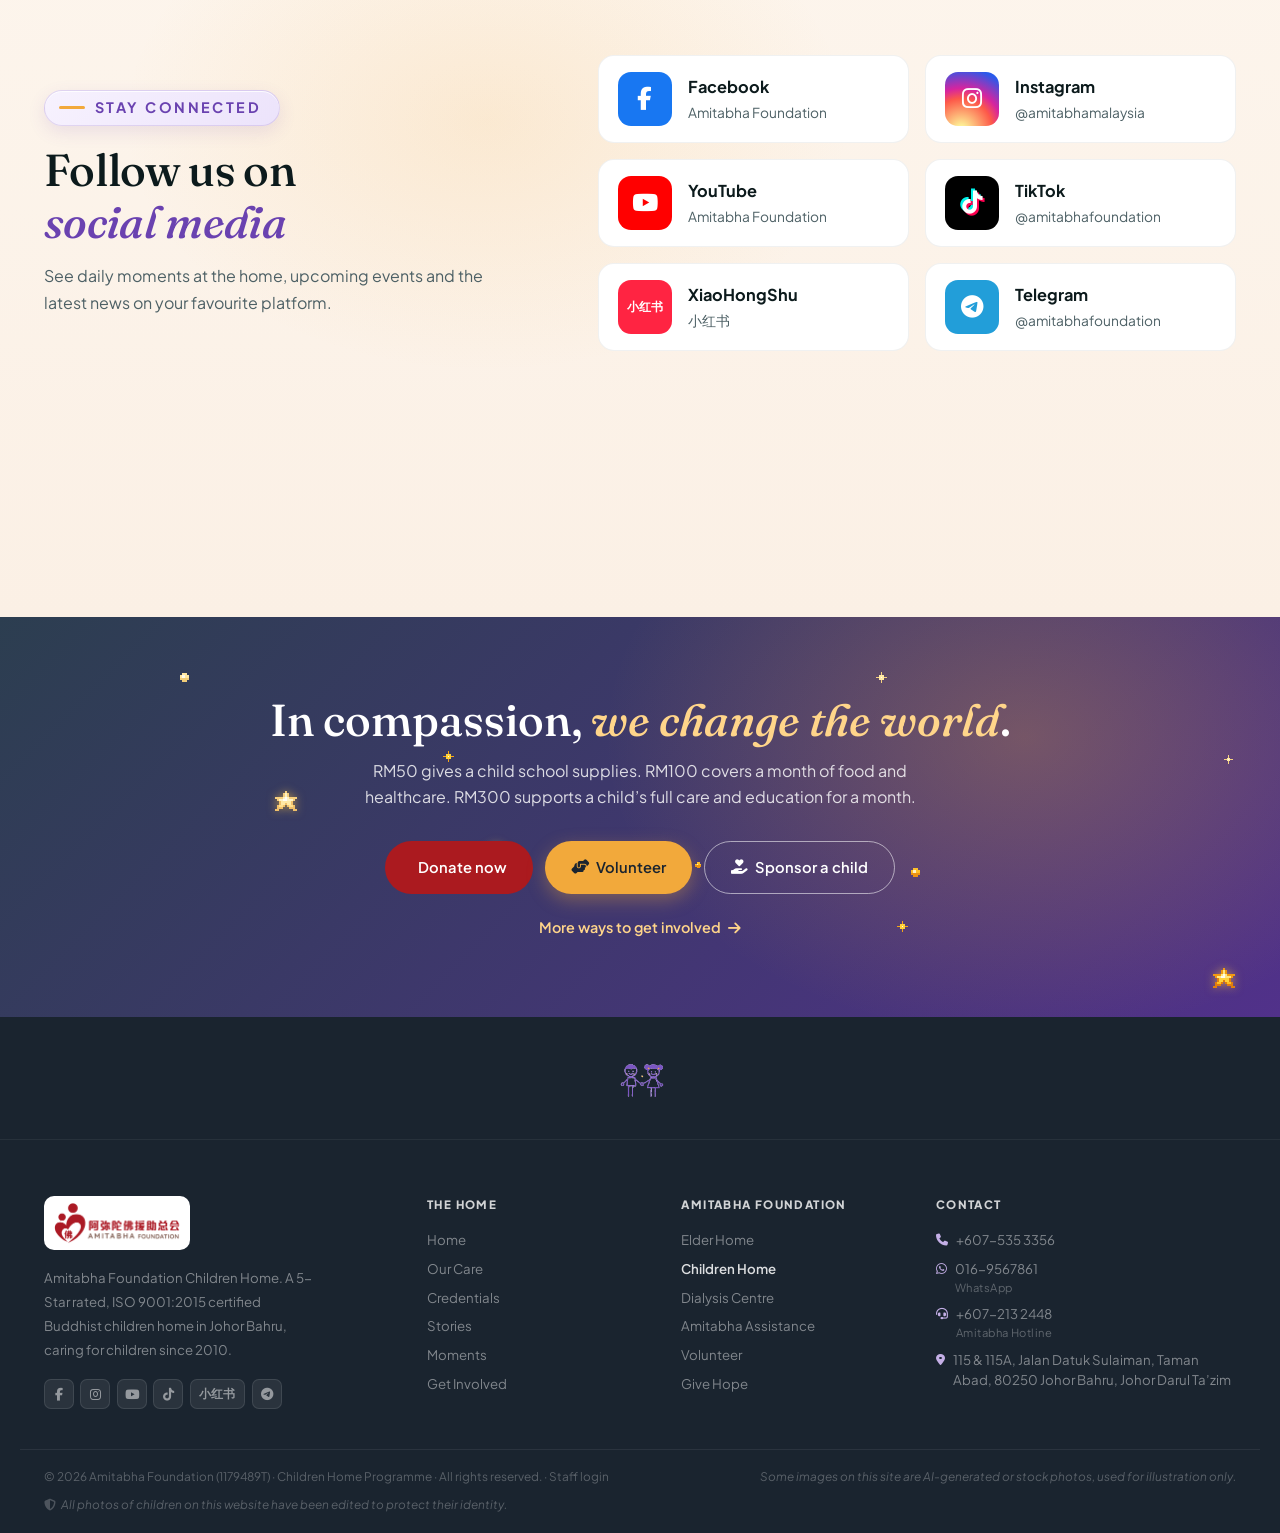
==== commit 4edb4ff7: "Remove footer dolls hover/heart animation JS from all pages Co-Authored-By: Claude Sonnet 4.6 <norep" ====
--- a/index.html
+++ b/index.html
@@ -1313,43 +1313,7 @@
   document.querySelectorAll('.deco, .dolls').forEach(el => io.observe(el));
 })();
 
-/* Footer paper children: on computers they hop up as the mouse passes over them,
-   and a little heart pops up from each child you reach (phones keep the gentle automatic wave) */
-(function(){
-  const row = document.querySelector('.dolls');
-  if (!row || !matchMedia('(hover: hover) and (pointer: fine)').matches) return;
-  const dolls = [...row.querySelectorAll('.doll')];
-  const calm = matchMedia('(prefers-reduced-motion: reduce)').matches;
-  let centers = [], mx = null, raf = 0, last = -1, lastT = 0;
-  const measure = () => { centers = dolls.map(d => { const r = d.getBoundingClientRect(); return r.left + r.width / 2; }); };
-  function update(){
-    raf = 0;
-    let near = -1, best = 1e9;
-    dolls.forEach((d, i) => {
-      if (mx === null){ d.style.removeProperty('--lift'); return; }
-      const dist = Math.abs(centers[i] - mx) / 40;            // distance in "children"
-      if (dist < best){ best = dist; near = i; }
-      const lift = Math.max(0, 1 - dist / 3.2);               // reaches about 3 children either side
-      d.style.setProperty('--lift', (lift * lift).toFixed(3));
-    });
-    if (near > -1 && near !== last && best < .6 && !calm && performance.now() - lastT > 140){ pop(near); lastT = performance.now(); }
-    last = near;
-  }
-  function pop(i){
-    const h = document.createElement('span');
-    h.className = 'doll-heart';
-    h.style.left = (centers[i] - row.getBoundingClientRect().left) + 'px';
-    h.style.color = dolls[i].style.color;
-    h.innerHTML = '<svg viewBox="0 0 20 18" width="14" height="14"><path d="M10 17C4 13 1 10 1 6a4.5 4.5 0 0 1 9-1.5A4.5 4.5 0 0 1 19 6c0 4-3 7-9 11Z" fill="currentColor"/></svg>';
-    row.appendChild(h);
-    h.animate([{ transform: 'translateY(0) scale(.5)', opacity: 1 }, { transform: 'translateY(-34px) scale(1.15)', opacity: 0 }],
-              { duration: 900, easing: 'ease-out' }).onfinish = () => h.remove();
-  }
-  row.addEventListener('mouseenter', measure);
-  window.addEventListener('resize', () => { centers = []; }, { passive: true });
-  row.addEventListener('mousemove', e => { if (!centers.length) measure(); mx = e.clientX; if (!raf) raf = requestAnimationFrame(update); });
-  row.addEventListener('mouseleave', () => { mx = null; last = -1; if (!raf) raf = requestAnimationFrame(update); });
-})();
+
 
 /* ── English / 中文 switch (same mechanism as Elder Home lang.js) ── */
 (function(){
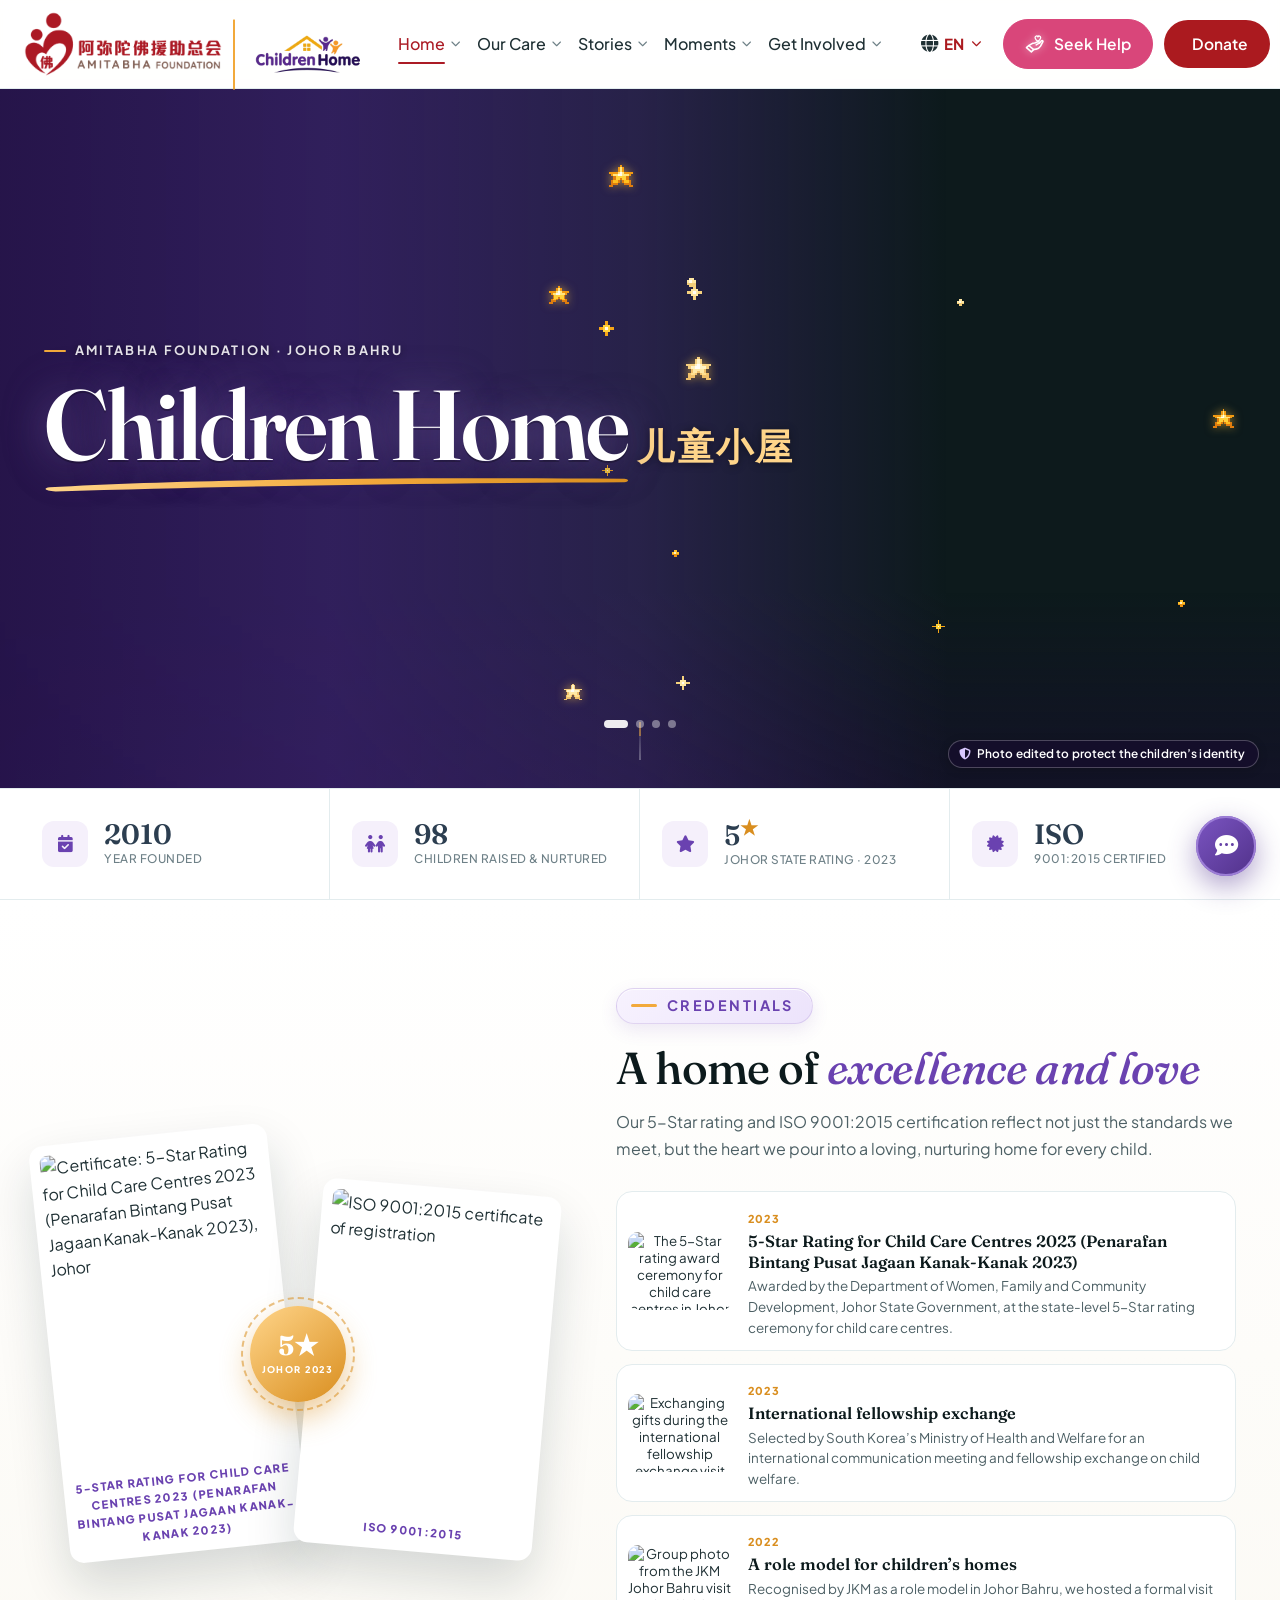
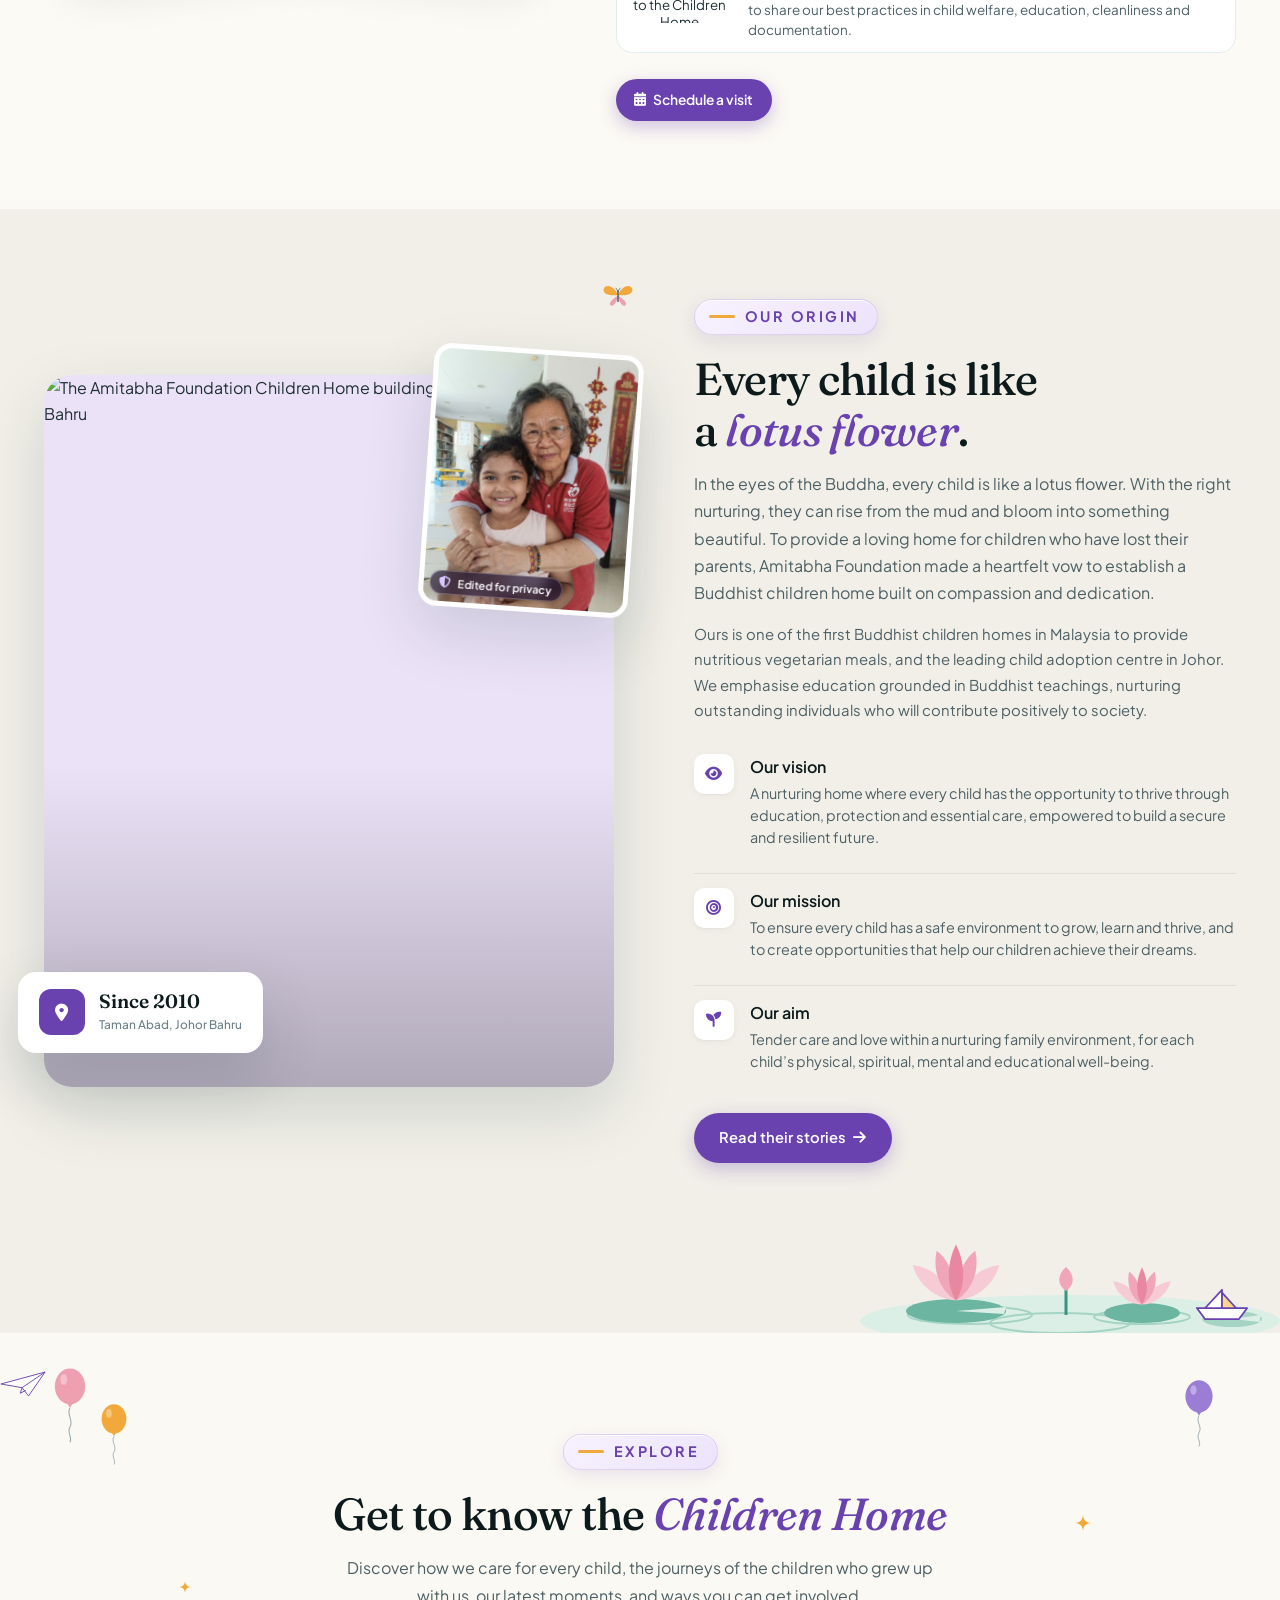
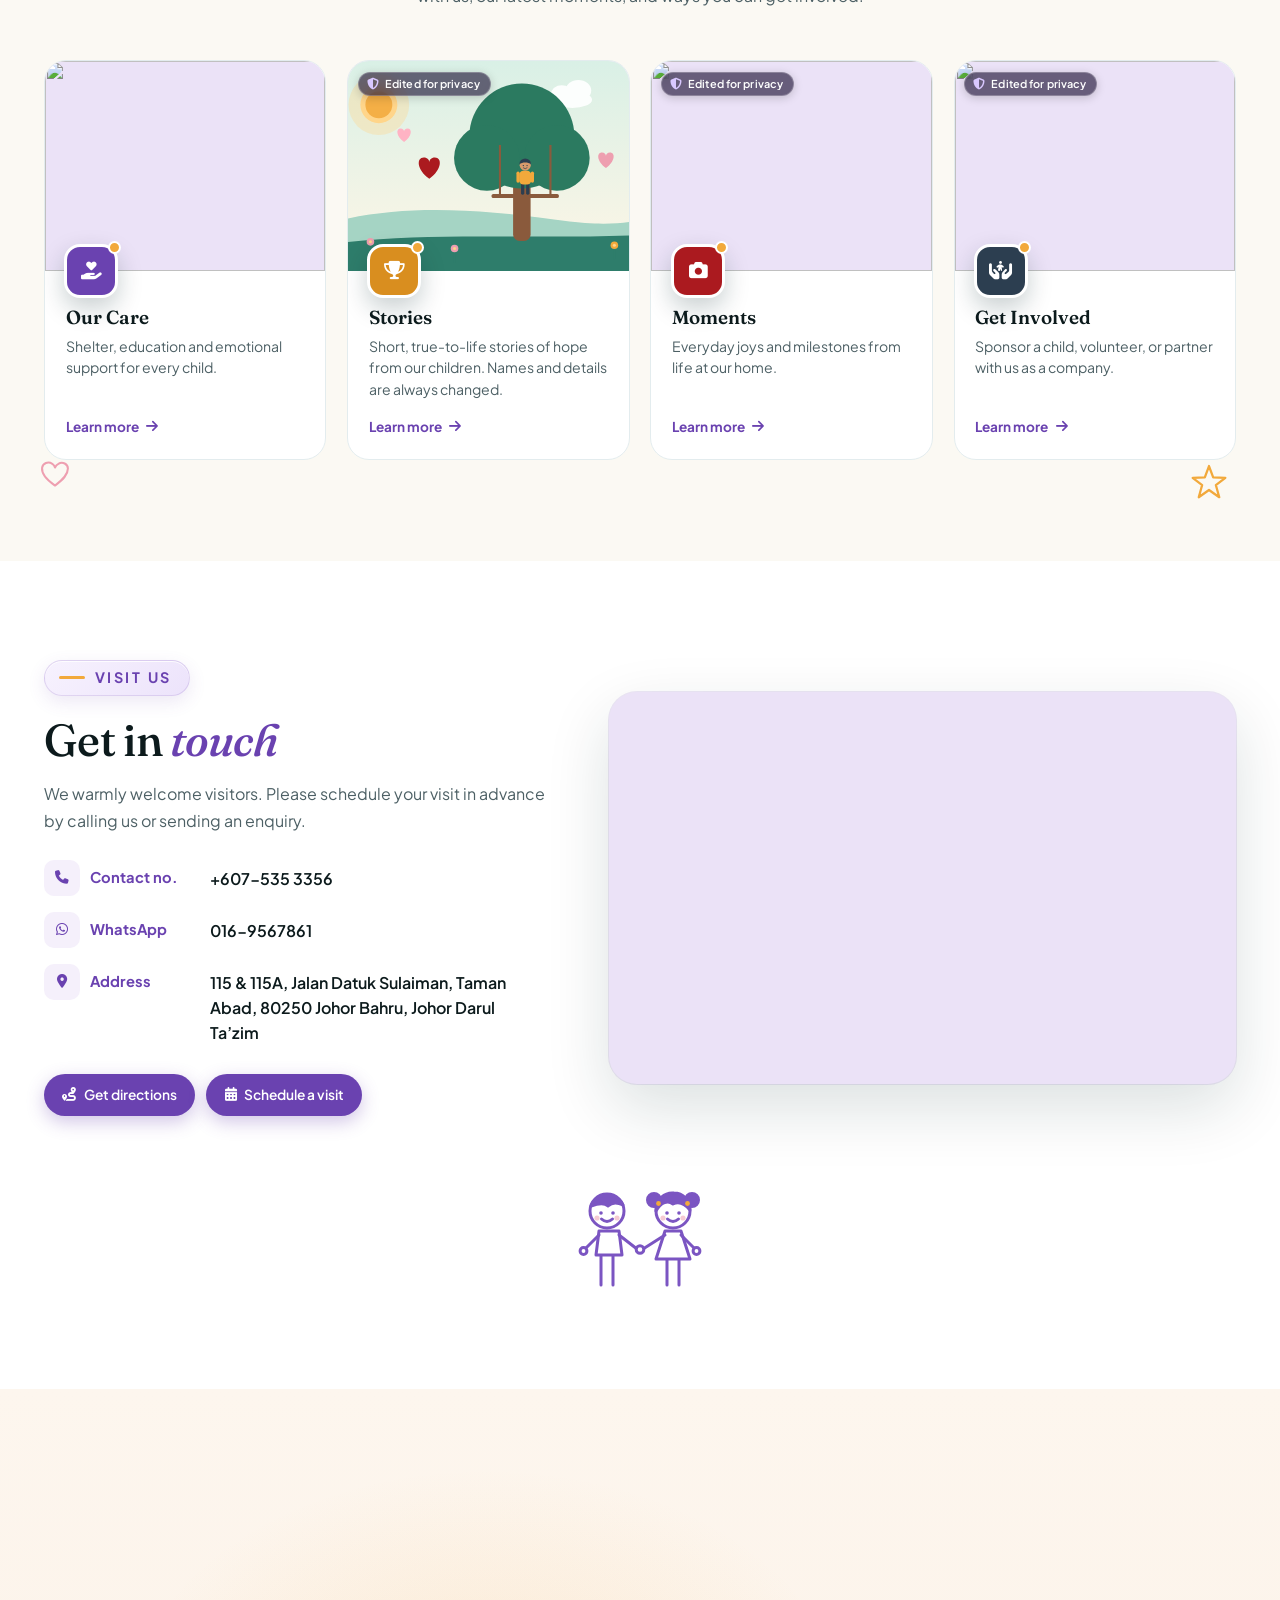
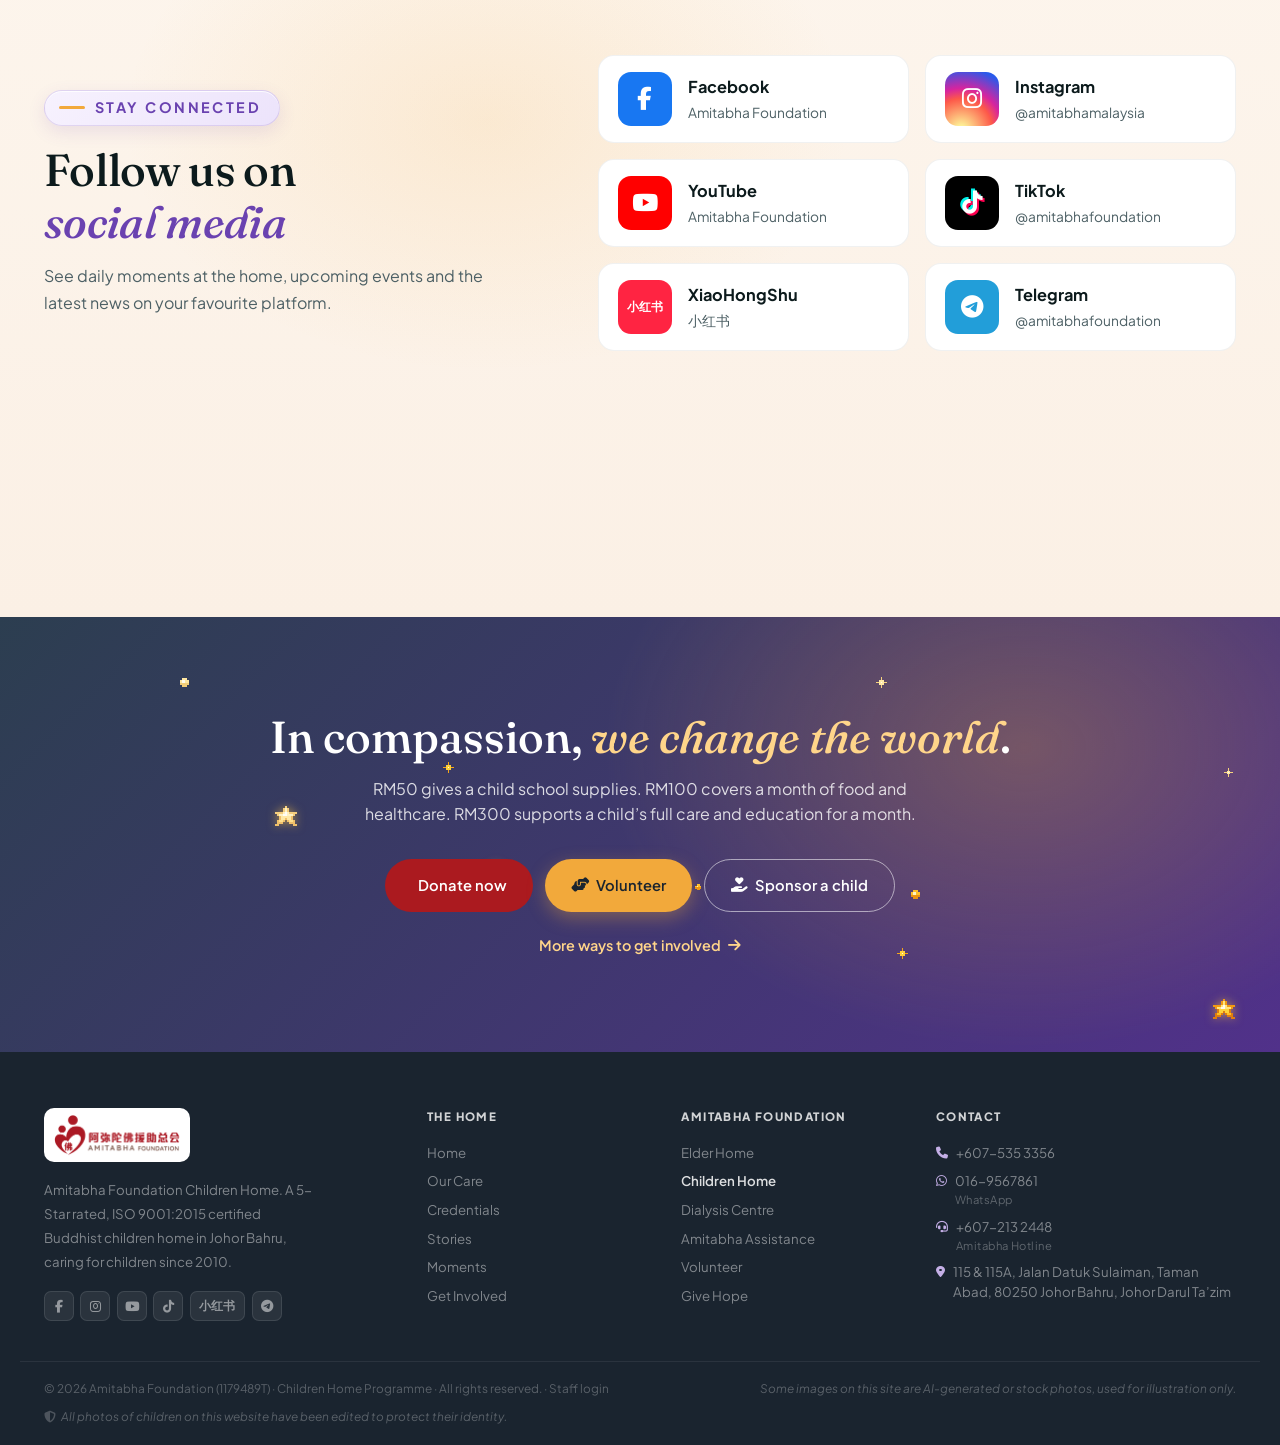
==== commit 0d3f95ea: "Remove footer stick-figure illustration from all pages Co-Authored-By: Claude Sonnet 4.6 <noreply@an" ====
--- a/index.html
+++ b/index.html
@@ -361,8 +361,6 @@
 @keyframes pondRipple{from{transform:scale(.5);opacity:.9}to{transform:scale(1.25);opacity:0}}
 .pond-boat{transform-box:fill-box;transform-origin:50% 100%;animation:pondBoat 5s ease-in-out infinite alternate}
 @keyframes pondBoat{from{transform:translateX(-10px) rotate(-4deg)}to{transform:translateX(10px) rotate(4deg)}}
-.dolls{display:flex;justify-content:center;padding:1rem 0;border-bottom:1px solid rgba(255,255,255,.06)}
-.dolls-img{height:90px;width:auto}
 /* golden pixel stars, sparkles and dots: some drift slowly down from the top, others twinkle in place, all gently pulse */
 .a-pxfall{opacity:0;animation:pxFall var(--d,16s) linear var(--delay,0s) infinite}
 @keyframes pxFall{0%{transform:translate(0,0);opacity:0}10%{opacity:1}50%{transform:translate(-16px,calc(var(--h,700px) * .5))}88%{opacity:1}100%{transform:translate(10px,var(--h,700px));opacity:0}}
@@ -1103,8 +1101,6 @@
 
 <!-- FOOTER -->
 <footer>
-  <!-- Paper children holding hands (decoration) -->
-  <div class="dolls" aria-hidden="true"><img src="assets/ch-kids.png" alt="" class="dolls-img"></div>
   <div class="foot-top">
     <div class="foot-brand">
       <a href="https://amitabhafoundation.my/" target="_blank" rel="noopener"><img src="assets/af-logo.png" alt="Amitabha Foundation Children Home"></a>
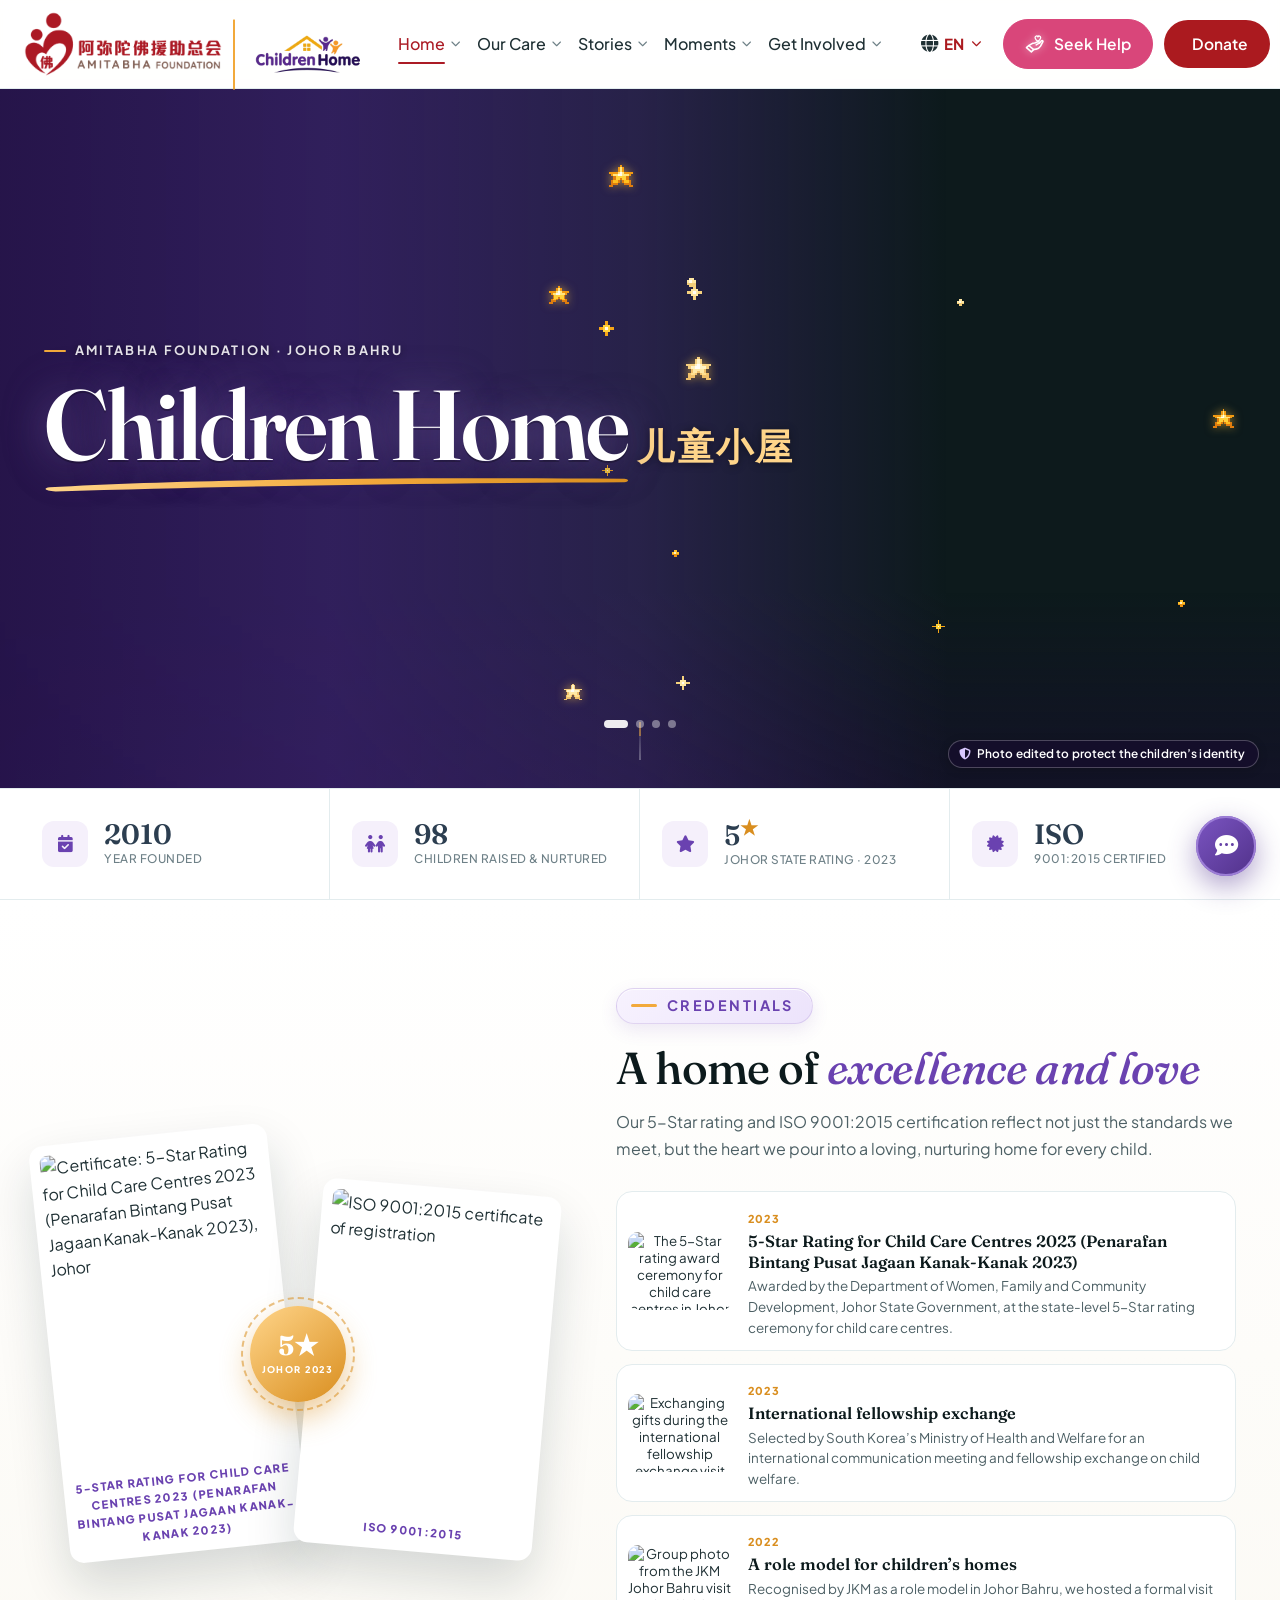
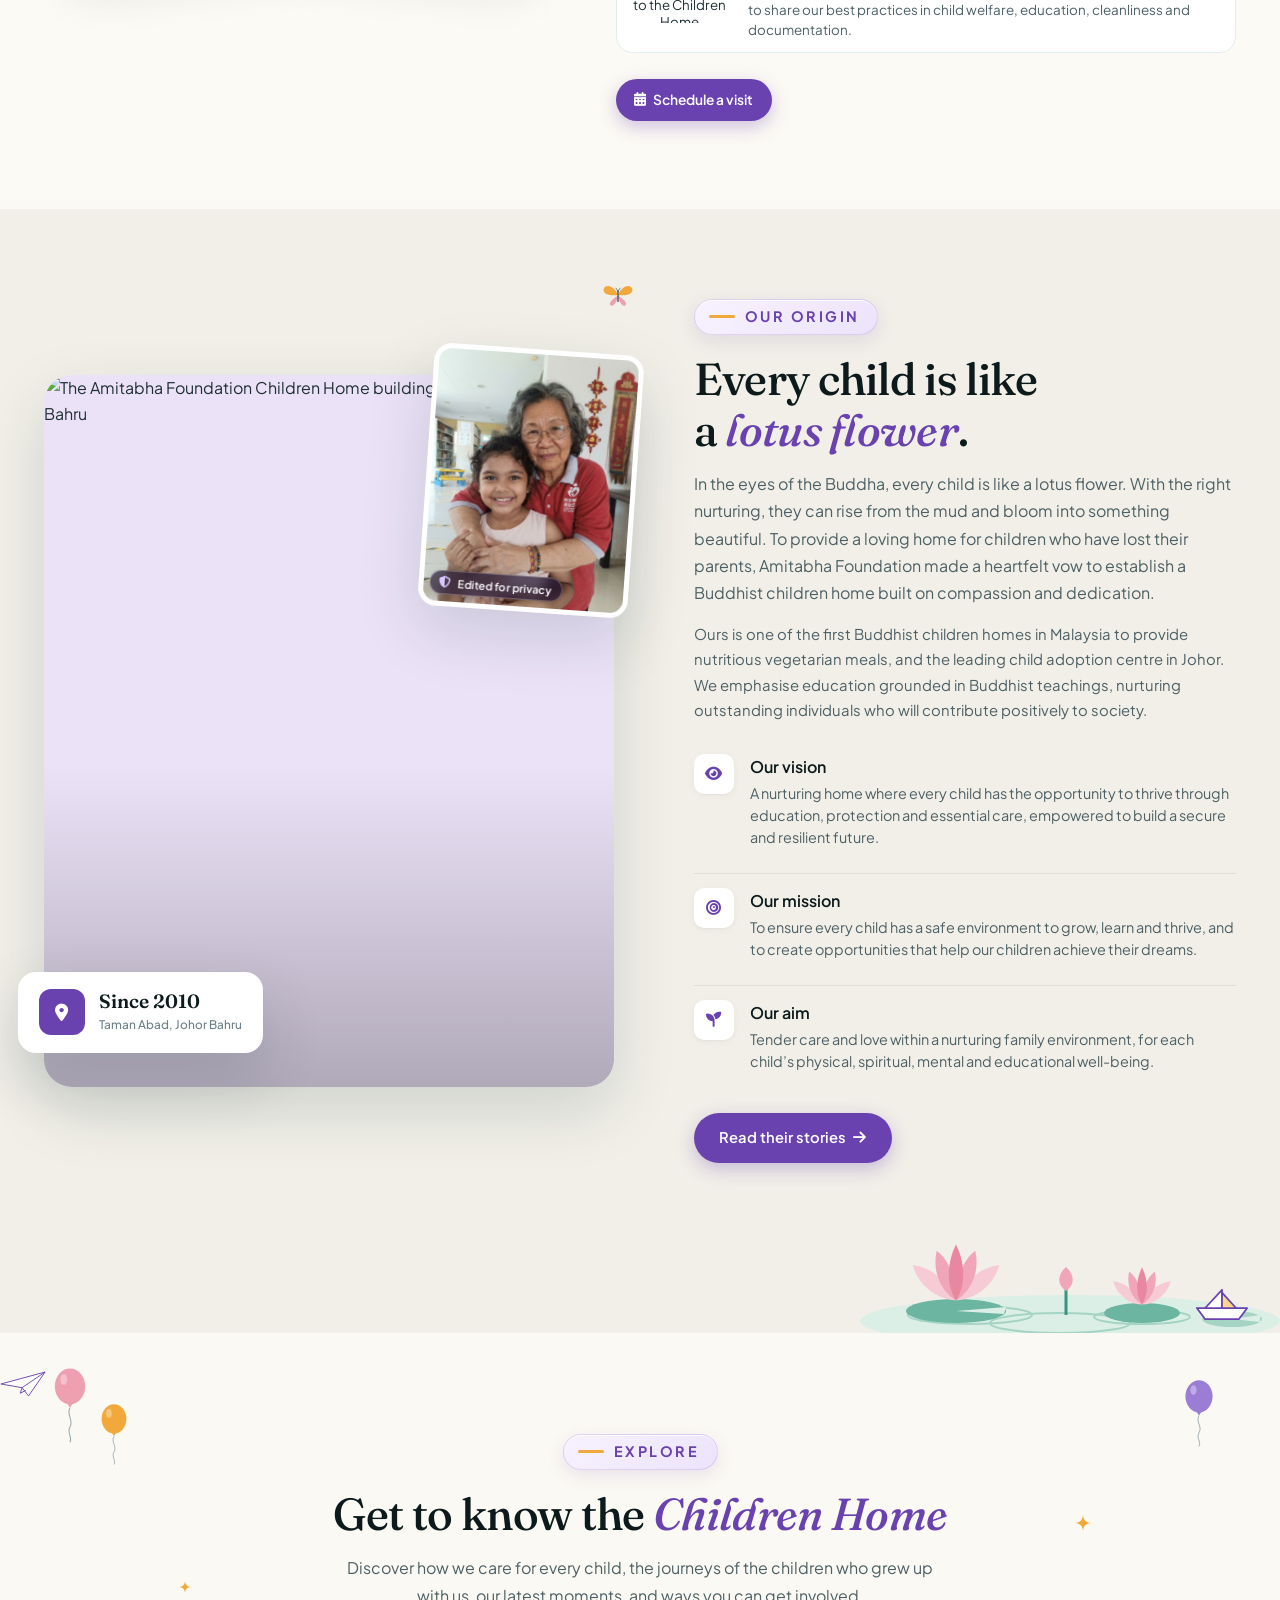
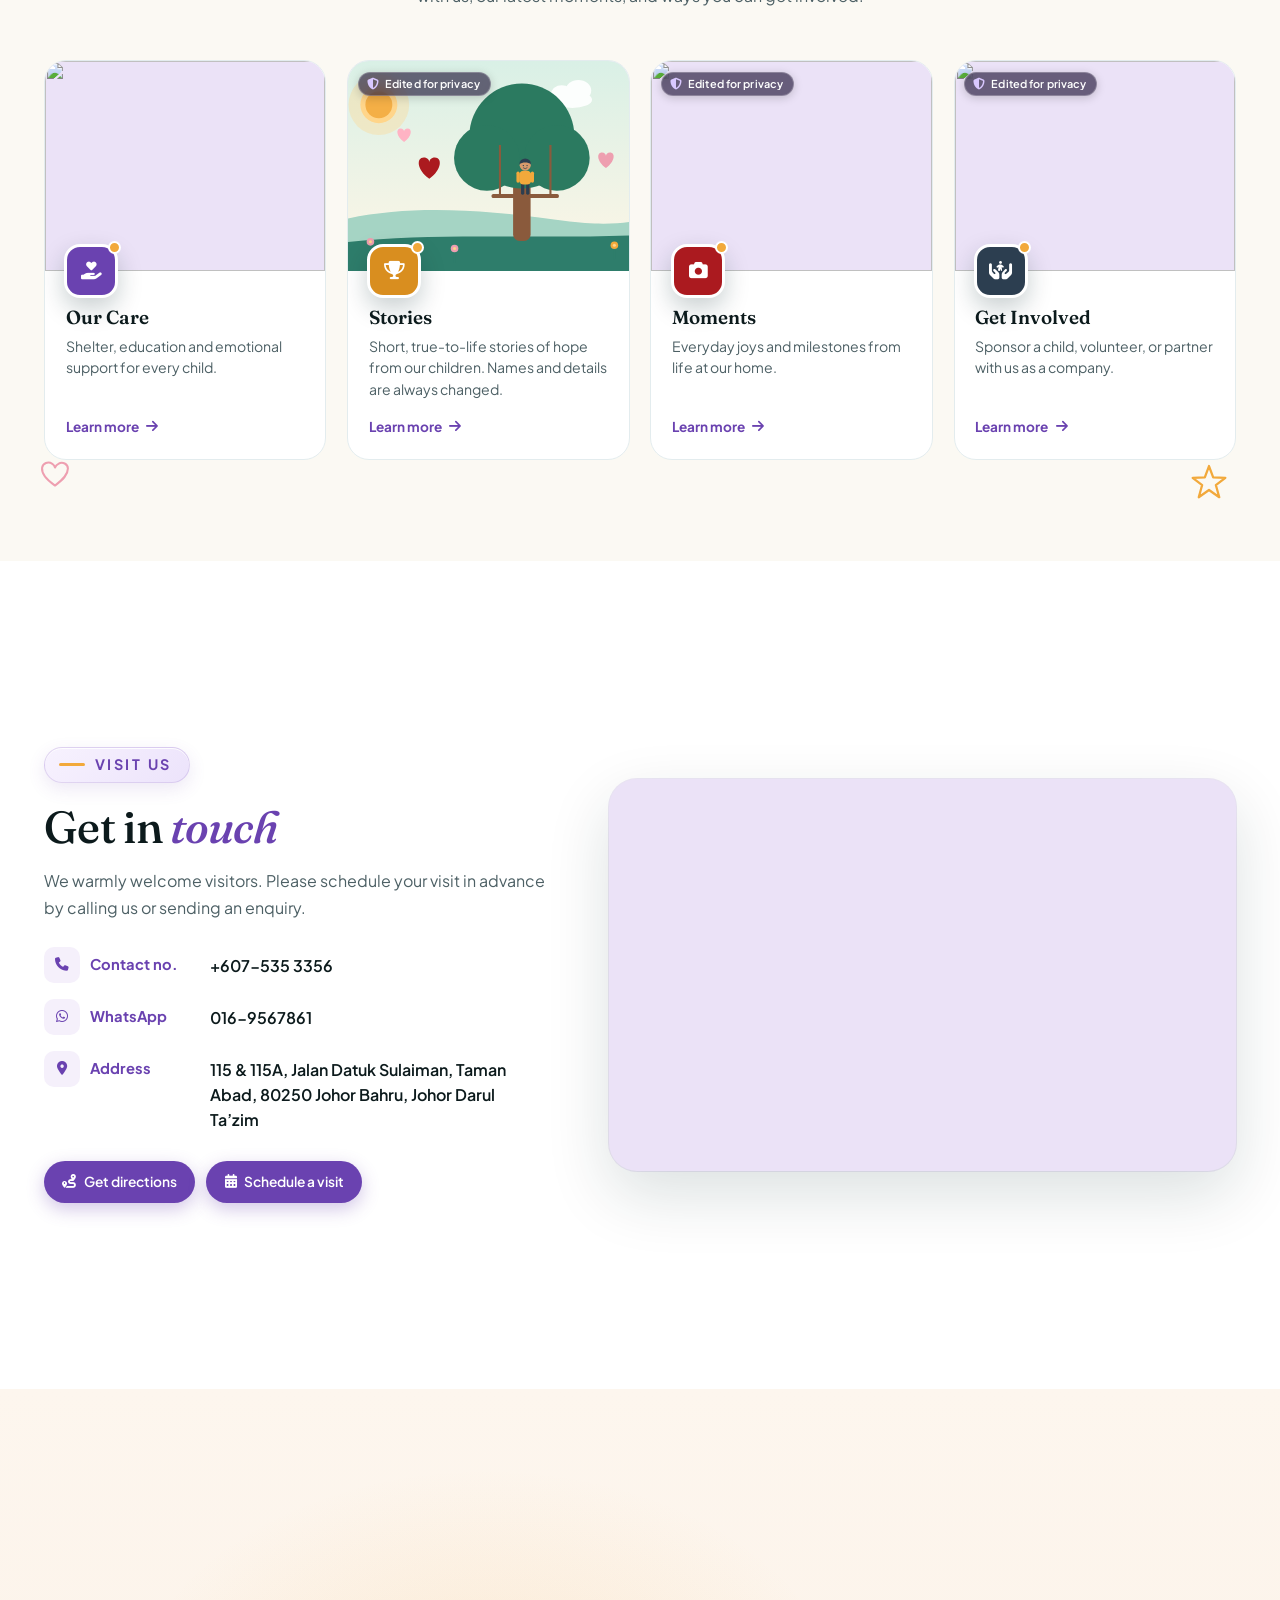
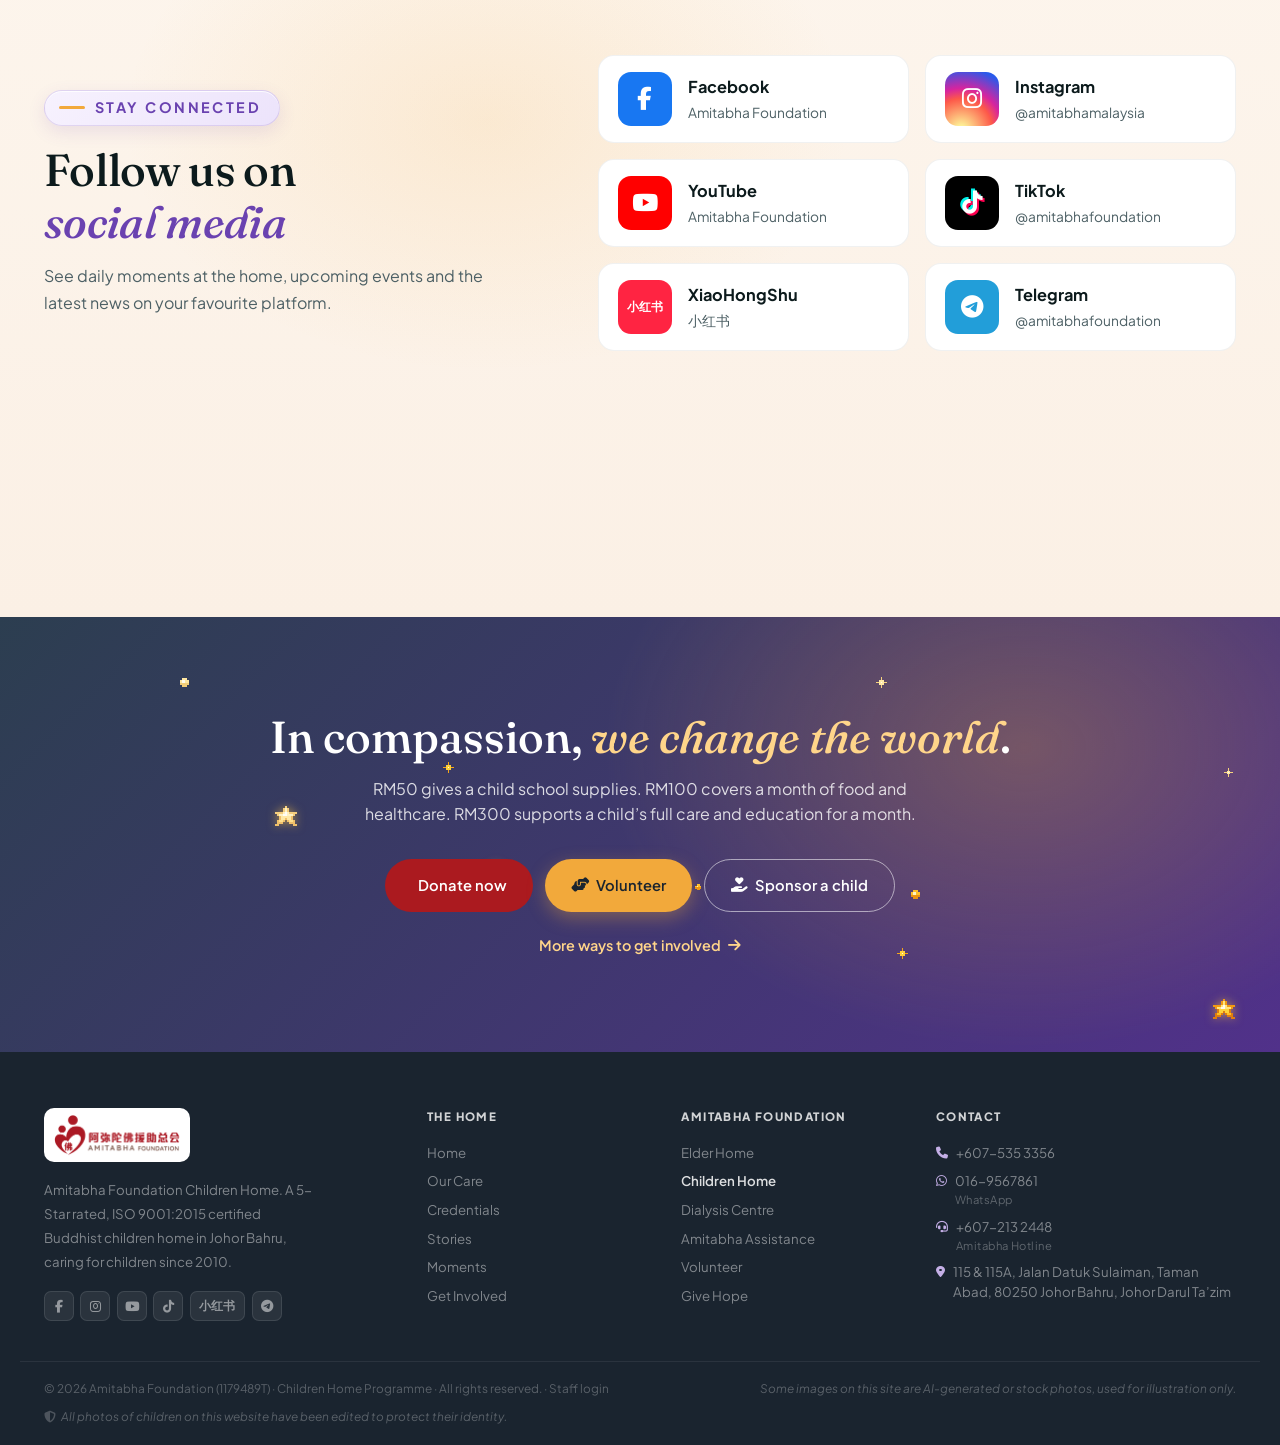
==== commit 0a6baa50: "Remove animated kids SVG from Get in touch section in index.html Co-Authored-By: Claude Sonnet 4.6 <" ====
--- a/index.html
+++ b/index.html
@@ -397,15 +397,6 @@
 .contact-btns{display:flex;flex-wrap:wrap;gap:.7rem}
 .contact-map{position:relative;border-radius:var(--r-xl);overflow:hidden;box-shadow:var(--shadow-lg),0 0 0 1px rgba(106,66,176,.12);aspect-ratio:16/10;background:var(--leaf-100)}
 .contact-map iframe{position:absolute;inset:0;width:100%;height:100%;border:0}
-/* two children holding hands: they sway together, blink, and little hearts float up from their hands */
-.kids{display:block;width:170px;height:118px;margin:clamp(2.5rem,5vw,3.5rem) auto 0;overflow:visible}
-.kids-pair{transform-box:fill-box;transform-origin:50% 100%;animation:kidsSway 3.2s ease-in-out infinite alternate}
-@keyframes kidsSway{from{transform:rotate(-2.5deg)}to{transform:rotate(2.5deg) translateY(-3px)}}
-.kids-eye{transform-box:fill-box;transform-origin:center;animation:kidsBlink 4.5s infinite}
-@keyframes kidsBlink{0%,92%,100%{transform:scaleY(1)}95%{transform:scaleY(.1)}}
-.kids-heart{transform-box:fill-box;transform-origin:center;opacity:0;animation:kidsHeart 3.2s ease-out infinite}
-.kids-heart.h2{animation-delay:-1.6s}
-@keyframes kidsHeart{0%{transform:translate(0,0) scale(.4);opacity:0}20%{opacity:1}100%{transform:translate(var(--hx,0px),-48px) scale(1.15);opacity:0}}
 @media(max-width:900px){.contact-grid{grid-template-columns:1fr}}
 @media(max-width:480px){.cl-row{grid-template-columns:1fr;gap:.35rem}.cl-row dd{padding-top:0}}
 
@@ -990,36 +981,6 @@
     </div>
   </div>
 
-  <!-- Two children holding hands (original drawing): they sway, blink, and hearts float up from their hands -->
-  <svg class="kids" viewBox="0 0 170 118" aria-hidden="true" focusable="false">
-    <path class="kids-heart" style="--hx:-6px" d="M85 58c-3-2-5-4-5-6a2.6 2.6 0 0 1 5-1a2.6 2.6 0 0 1 5 1c0 2-2 4-5 6Z" fill="#ee9fb0"/>
-    <path class="kids-heart h2" style="--hx:8px" d="M85 58c-3-2-5-4-5-6a2.6 2.6 0 0 1 5-1a2.6 2.6 0 0 1 5 1c0 2-2 4-5 6Z" fill="#f2a93b"/>
-    <g class="kids-pair" fill="none" stroke="#7b55c2" stroke-width="3" stroke-linecap="round" stroke-linejoin="round">
-      <!-- boy -->
-      <path d="M46 72L46 104M58 72L58 104"/>
-      <path d="M44 50h20l3 24H41Z" fill="#fff"/>
-      <path d="M44 54L30 68M64 54L82 68"/>
-      <circle cx="28.5" cy="70" r="3.4" fill="#fff"/>
-      <circle cx="52" cy="30" r="17" fill="#fff"/>
-      <path d="M36 25c4-9 14-13 24-9c3 1 6 4 8 8c-6-3-11-3-15 1c-3-3-9-3-17 0Z" fill="#7b55c2"/>
-      <circle class="kids-eye" cx="46" cy="32" r="1.8" fill="#7b55c2" stroke="none"/><circle class="kids-eye" cx="58" cy="32" r="1.8" fill="#7b55c2" stroke="none"/>
-      <path d="M46.5 38q5.5 5 11 0"/>
-      <!-- girl -->
-      <path d="M112 76L112 104M124 76L124 104"/>
-      <path d="M110 50h16l9 28H101Z" fill="#fff"/>
-      <path d="M110 54L88 68M126 54L140 68"/>
-      <circle cx="141.5" cy="70" r="3.4" fill="#fff"/>
-      <circle cx="99" cy="19" r="6.5" fill="#7b55c2"/><circle cx="137" cy="19" r="6.5" fill="#7b55c2"/>
-      <circle cx="118" cy="30" r="17" fill="#fff"/>
-      <path d="M101 30c0-12 9-19 18-18c9 0 16 7 16 17c-5-6-11-9-17-6c-5-4-12-2-17 7Z" fill="#7b55c2"/>
-      <circle class="kids-eye" cx="112" cy="32" r="1.8" fill="#7b55c2" stroke="none"/><circle class="kids-eye" cx="124" cy="32" r="1.8" fill="#7b55c2" stroke="none"/>
-      <path d="M112.5 38q5.5 5 11 0"/>
-      <circle cx="103.5" cy="22.5" r="2.4" fill="#f2a93b" stroke="none"/><circle cx="132.5" cy="22.5" r="2.4" fill="#f2a93b" stroke="none"/>
-      <!-- hands held together -->
-      <circle cx="85" cy="68.5" r="3.8" fill="#fff"/>
-    </g>
-    <g fill="#ee9fb0" opacity=".55"><circle cx="42" cy="37" r="2.6"/><circle cx="62" cy="37" r="2.6"/><circle cx="108" cy="37" r="2.6"/><circle cx="128" cy="37" r="2.6"/></g>
-  </svg>
 </section>
 
 <!-- FOLLOW US ON SOCIAL MEDIA (same layout as the Elder Home site). To change a link, edit its href below. -->
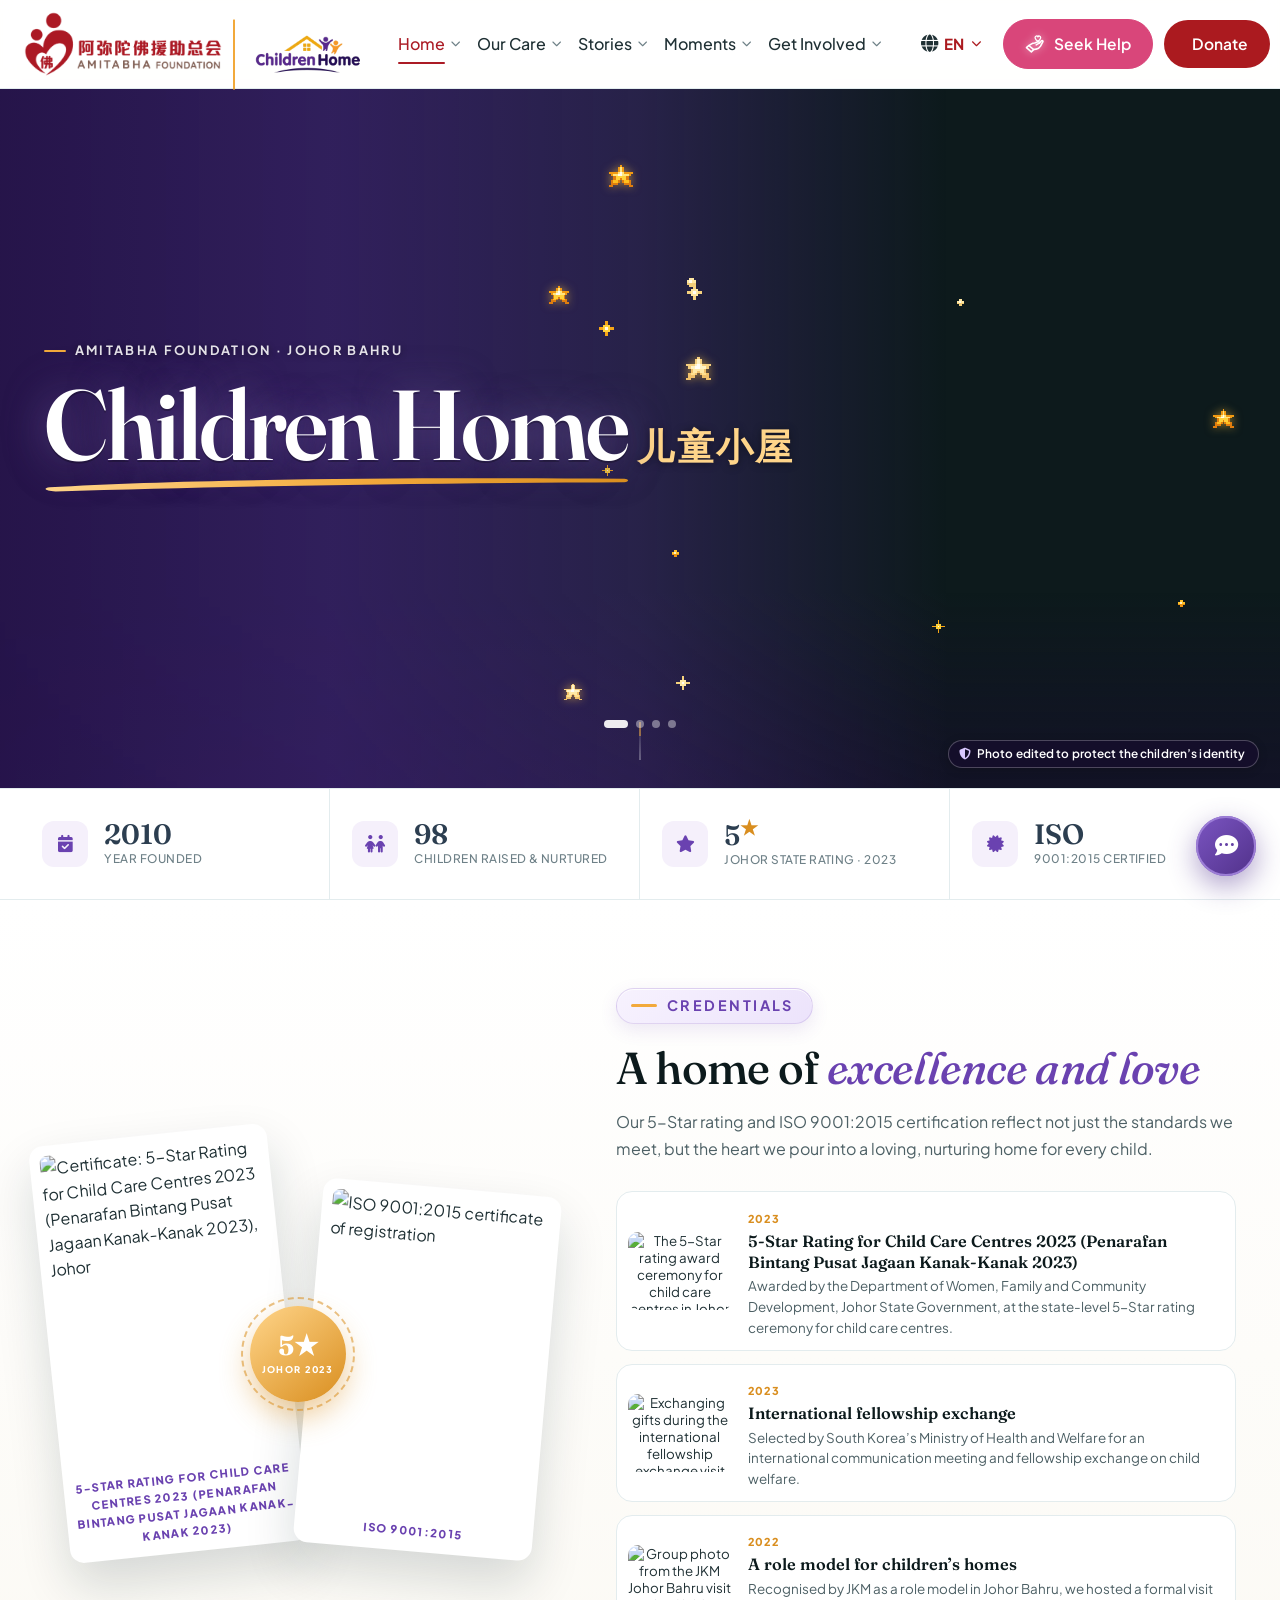
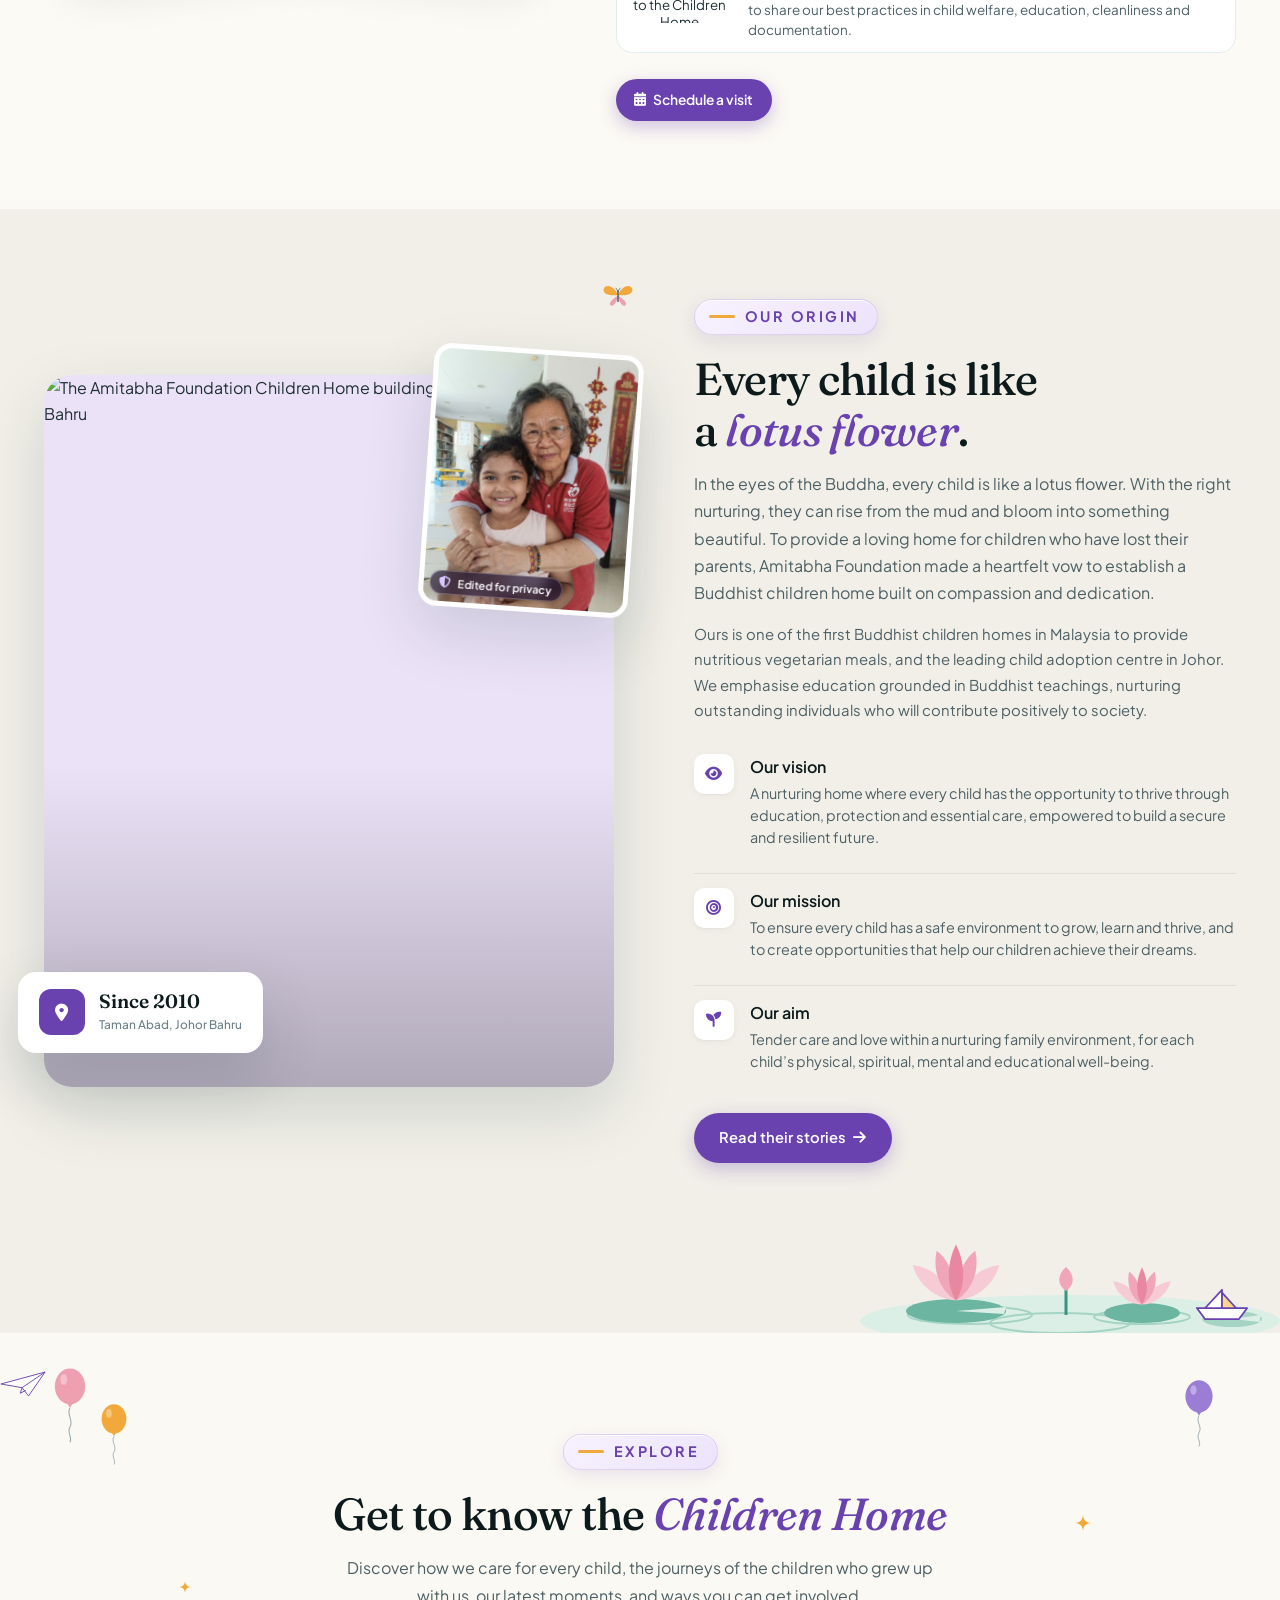
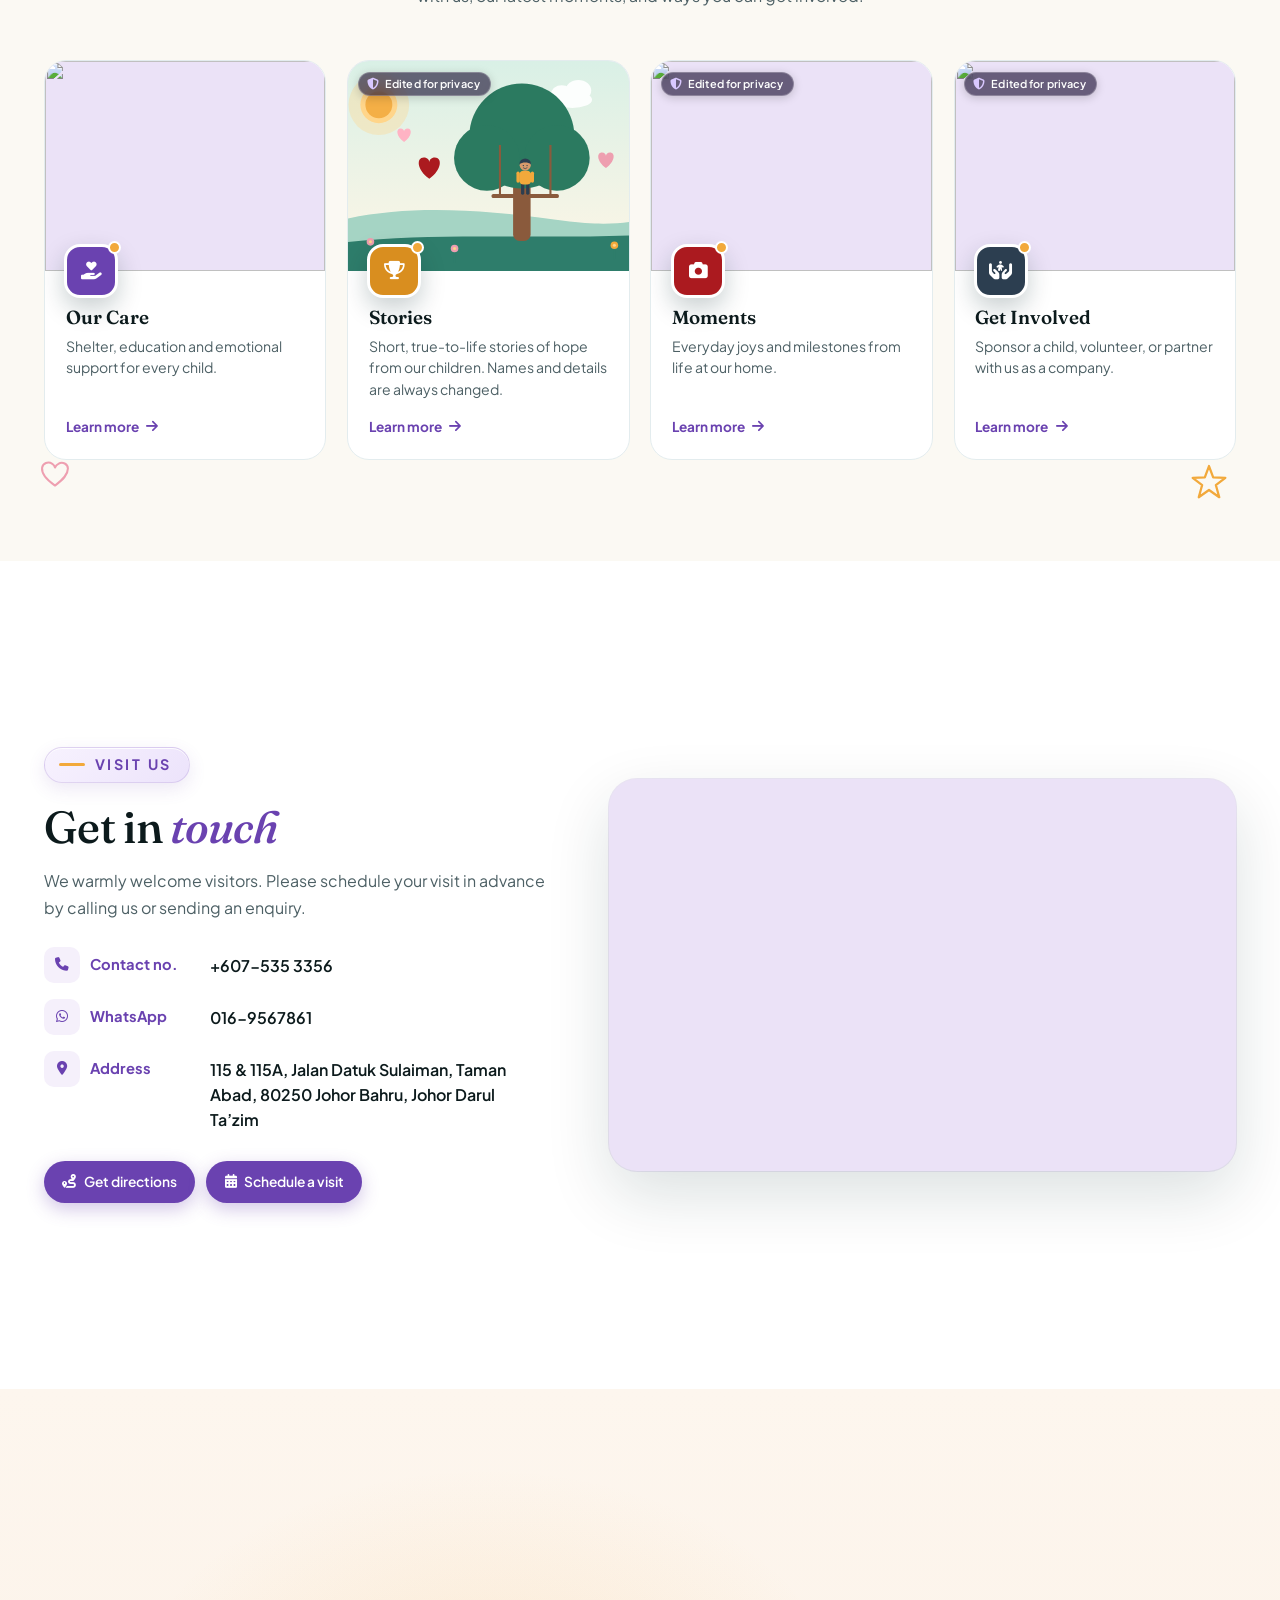
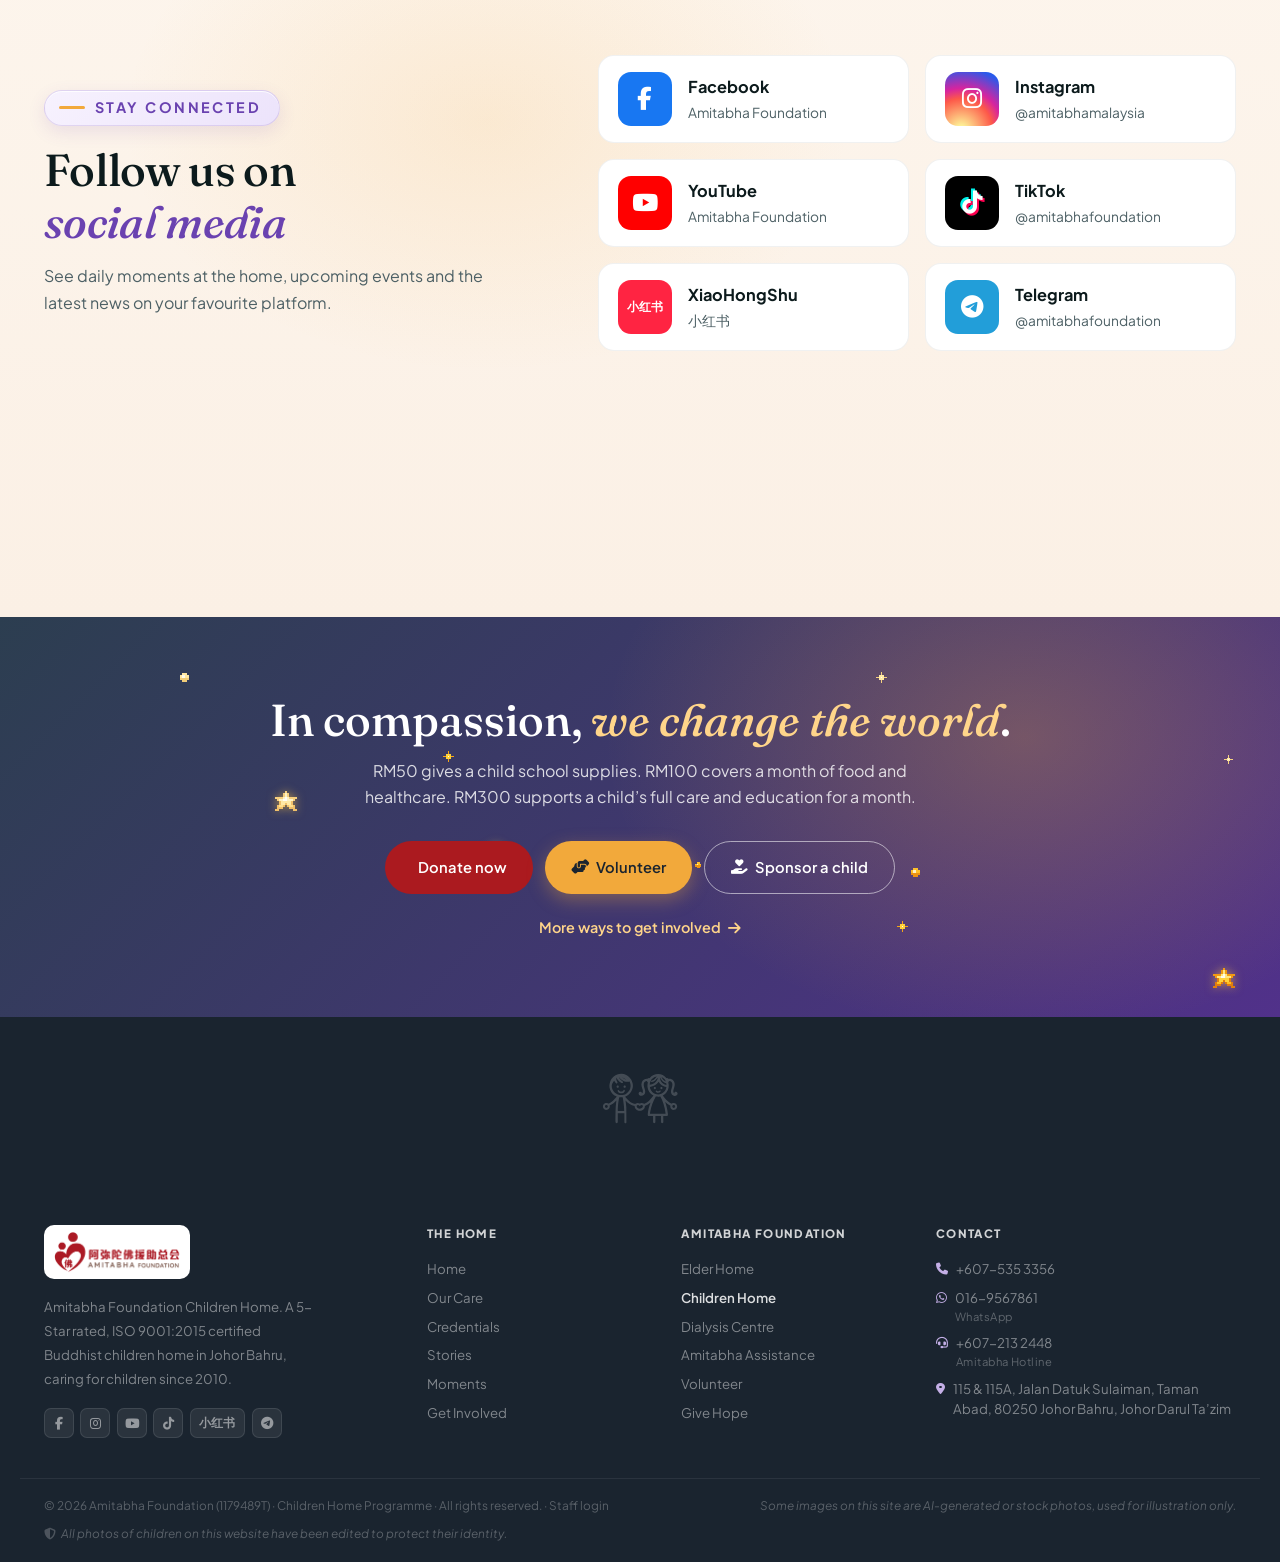
==== commit 2266da2a: "Add CH logo 2 illustration to footer of all pages Co-Authored-By: Claude Sonnet 4.6 <noreply@anthrop" ====
--- a/index.html
+++ b/index.html
@@ -614,6 +614,8 @@
   *{animation:none!important;transition:none!important}
   .js .aos,.js .aos-l,.js .aos-r{opacity:1;transform:none}
 }
+.foot-logo2{display:flex;justify-content:center;padding:2rem 0 0;opacity:.18}
+.foot-logo2 img{width:120px;height:auto;filter:invert(1)}
 </style>
 <script type="application/ld+json">
 {
@@ -1062,6 +1064,8 @@
 
 <!-- FOOTER -->
 <footer>
+  <!-- CH Logo 2 -->
+  <div class="foot-logo2" aria-hidden="true"><img src="assets/ch-logo-2.svg" alt=""></div>
   <div class="foot-top">
     <div class="foot-brand">
       <a href="https://amitabhafoundation.my/" target="_blank" rel="noopener"><img src="assets/af-logo.png" alt="Amitabha Foundation Children Home"></a>
